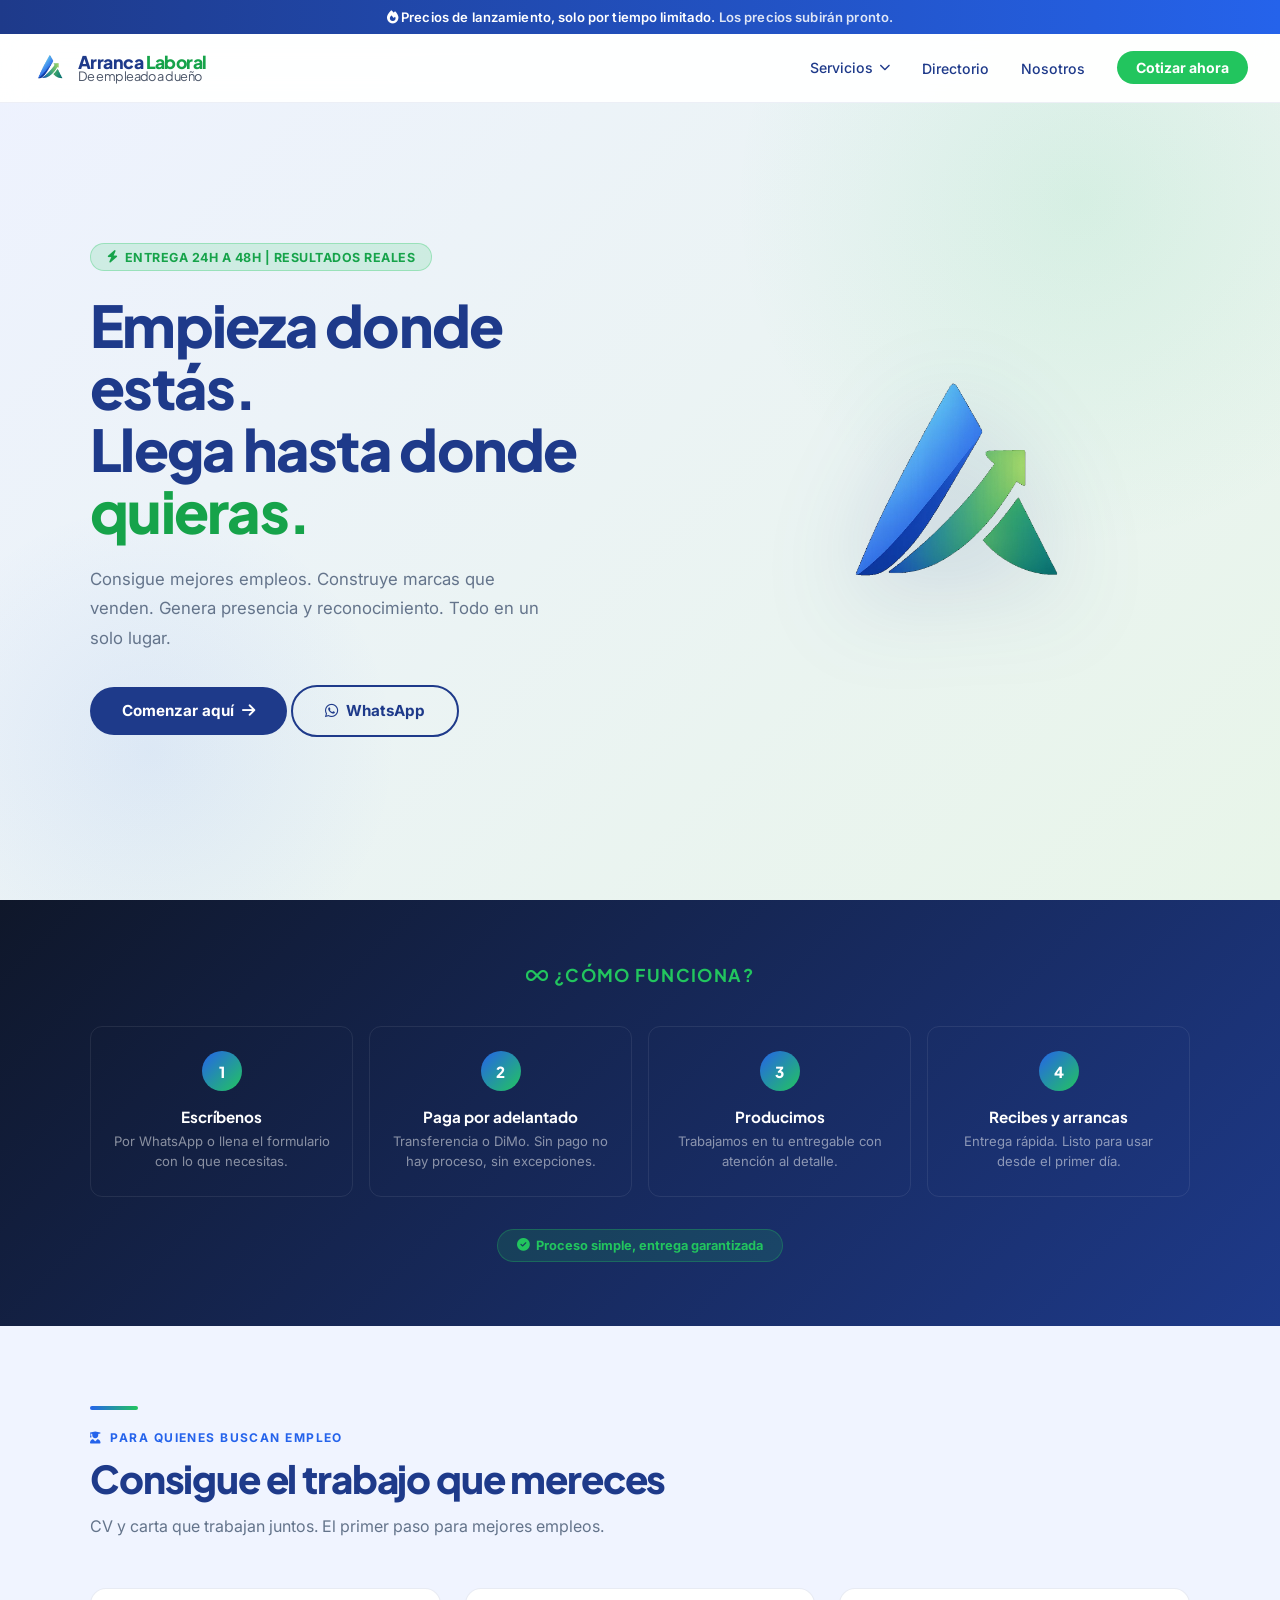
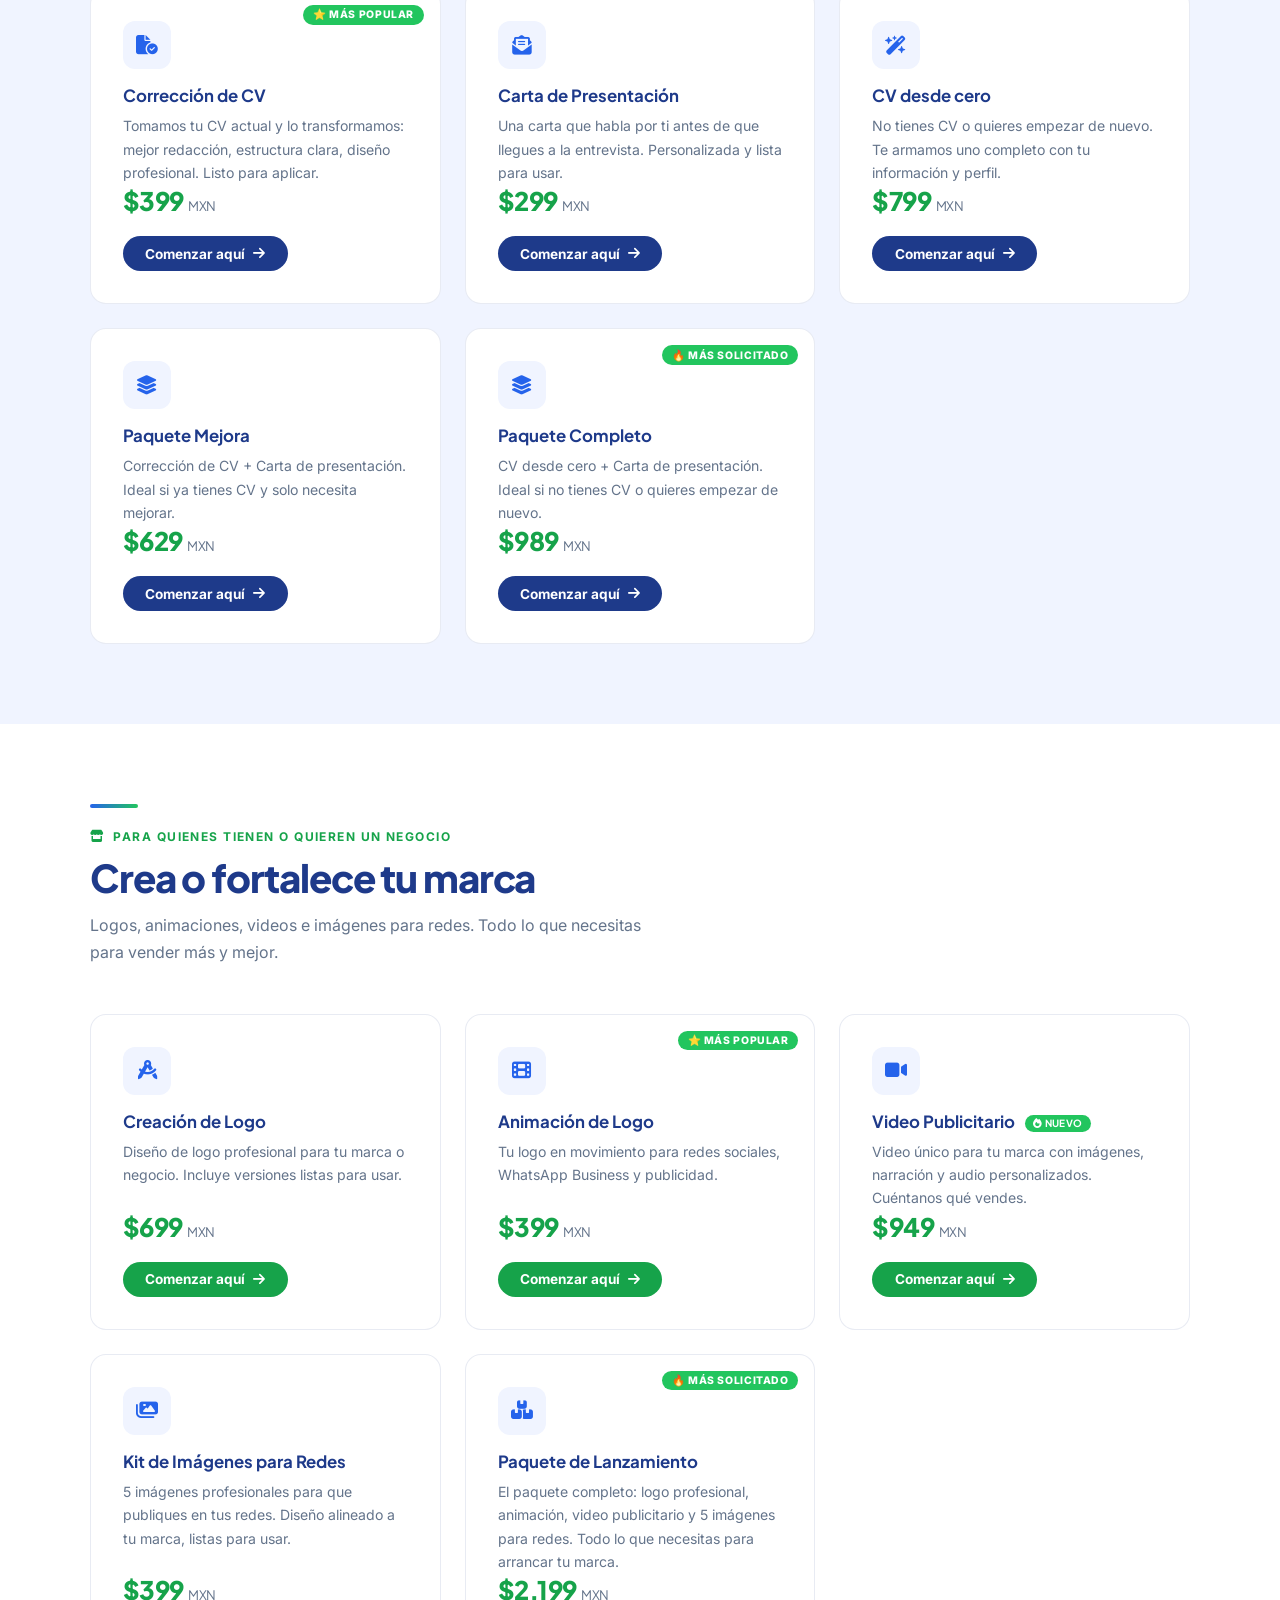
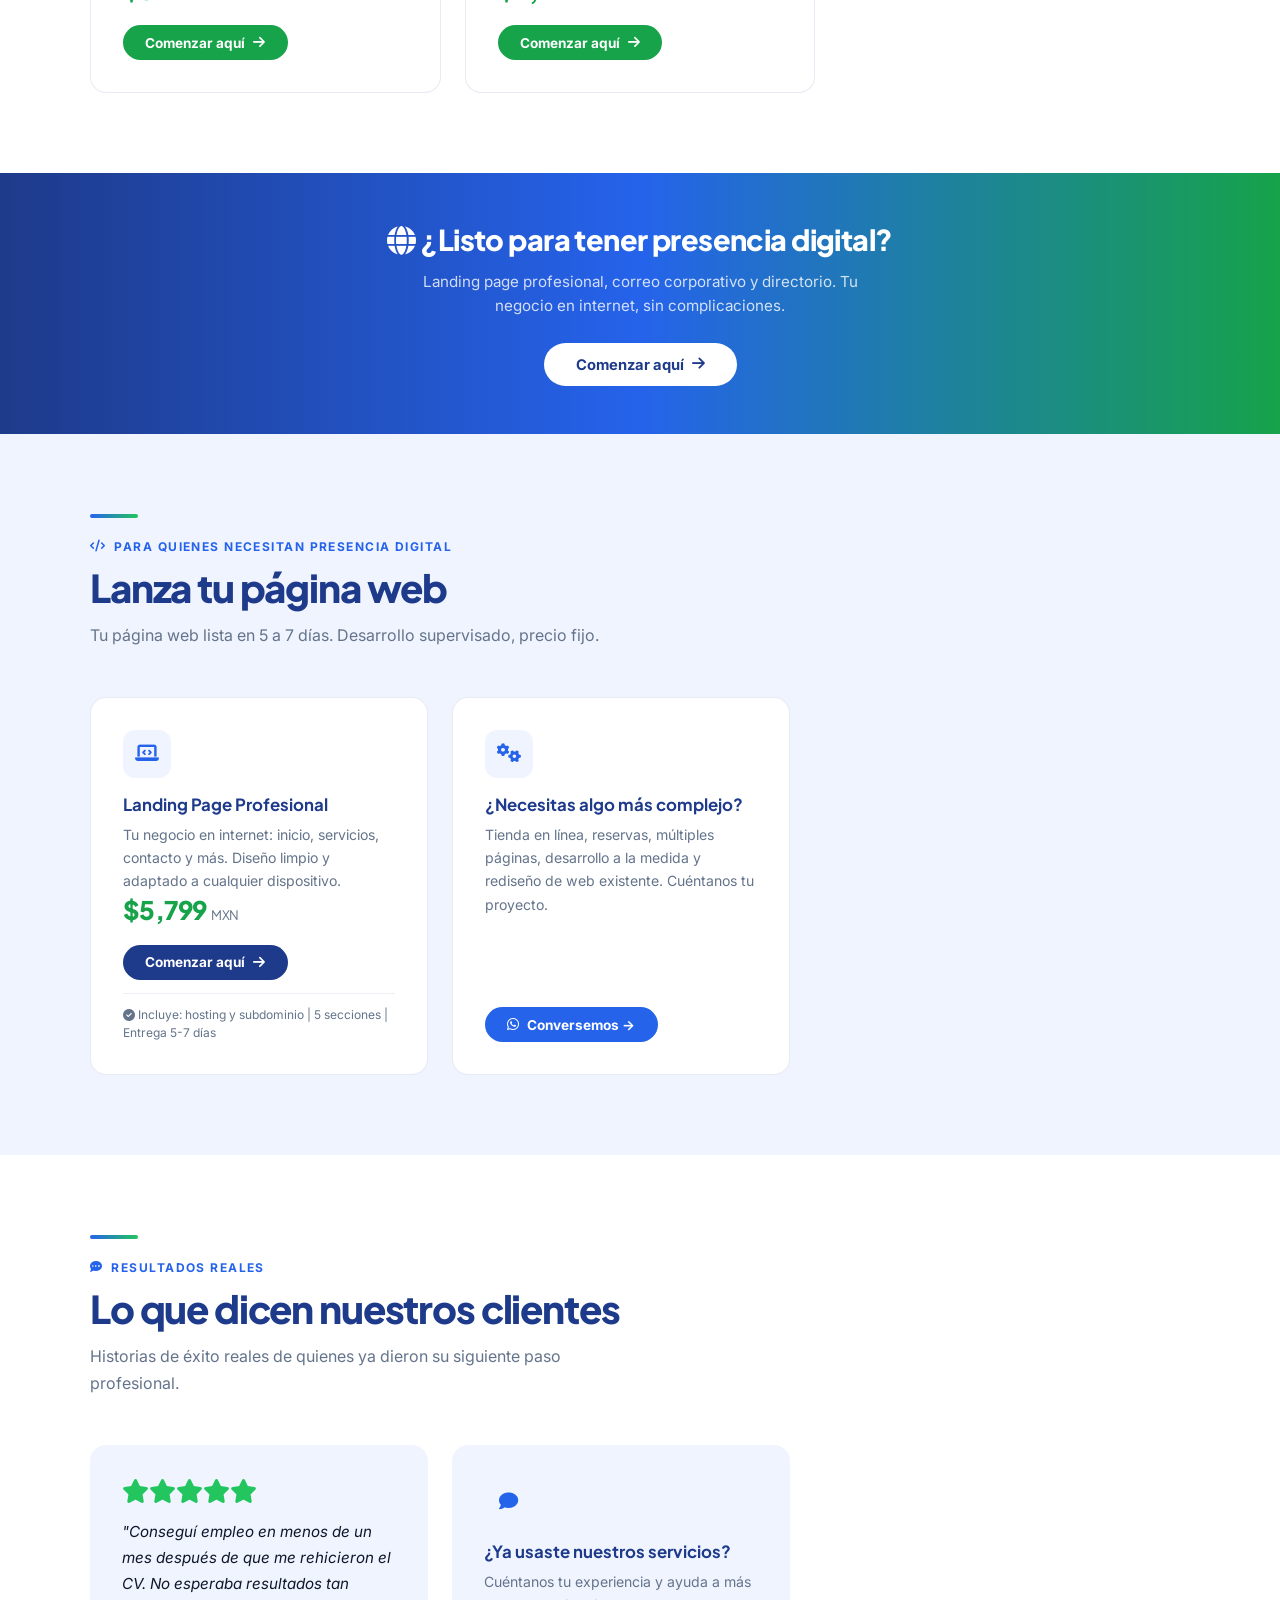
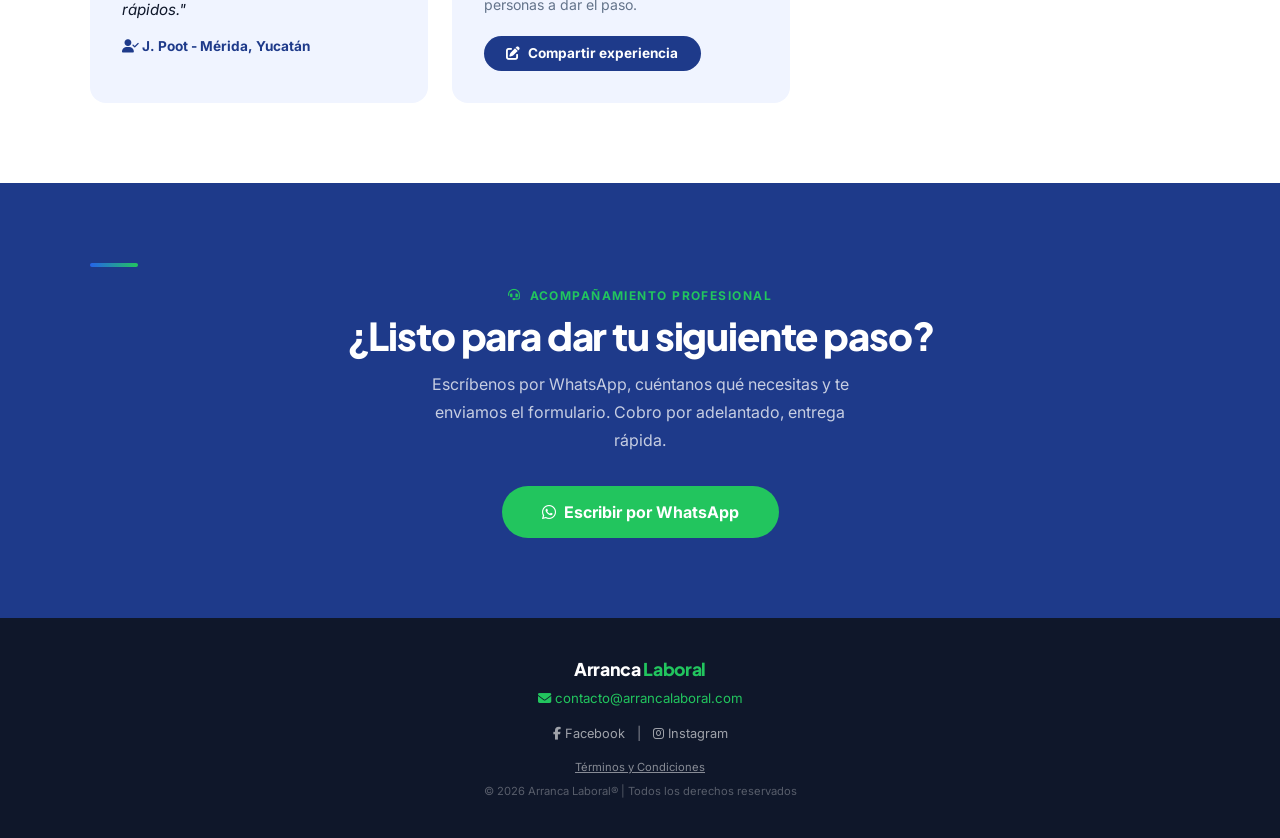
==== index.html @ ee96f48a "fix: actualiza URLs de formularios" ====
<!DOCTYPE html>
<html lang="es">

<head>
  <meta charset="UTF-8" />
  <meta name="viewport" content="width=device-width, initial-scale=1.0" />
  <title>Arranca Laboral - De empleado a dueño</title>
  <meta name="description"
    content="De empleado a dueño. Te acompañamos desde donde estás hasta donde quieres llegar. Consigue mejores empleos, construye marcas que venden, genera presencia y reconocimiento.">
  <link rel="icon" type="image/png" href="img/favicon-64x64.png">
  <!-- FONTAWESOME -->
  <link rel="stylesheet" href="https://cdnjs.cloudflare.com/ajax/libs/font-awesome/6.4.0/css/all.min.css">
  <!-- GOOGLE FONTS -->
  <link
    href="https://fonts.googleapis.com/css2?family=Plus+Jakarta+Sans:wght@400;500;600;700;800&family=Inter:wght@300;400;500;600&display=swap"
    rel="stylesheet" />
  <!-- CSS GLOBAL -->
  <link rel="stylesheet" href="css/core/variables.css">
  <link rel="stylesheet" href="css/core/layout.css">
  <link rel="stylesheet" href="css/core/components.css">
  <link rel="stylesheet" href="css/pages/index.css">
  <link rel="stylesheet" href="css/responsive.css">
</head>

<body>

  <!-- BANNER GLOBAL -->
  <div id="banner-placeholder"></div>

  <!-- NAVBAR GLOBAL -->
  <div id="navbar-placeholder"></div>

  <!-- CONTENIDO ÚNICO DE INDEX -->

  <!-- HERO -->
  <section class="hero">
    <div class="hero-inner">
      <div>
        <div class="hero-badge"><i class="fas fa-bolt"></i> Entrega 24h a 48h | Resultados reales</div>
        <h1>Empieza donde estás.<br>Llega hasta donde <span>quieras.</span></h1>
        <p class="hero-sub">Consigue mejores empleos. Construye marcas que venden. Genera presencia y reconocimiento.
          Todo en un solo lugar.</p>
        <div class="hero-btns">
          <a href="#b2c" class="btn-primary">Comenzar aquí <i class="fas fa-arrow-right"></i></a>
          <a href="https://wa.me/529992223432" target="_blank" class="btn-secondary"><i class="fab fa-whatsapp"></i>
            WhatsApp</a>
        </div>
      </div>
      <div class="hero-visual">
        <img src="img/logo-arranca.png" alt="Arranca Laboral">
      </div>
    </div>
  </section>

  <!-- CÓMO FUNCIONA -->
  <div class="como-funciona">
    <div class="como-inner">
      <h2><i class="fas fa-infinity"></i> ¿Cómo funciona?</h2>
      <div class="pasos">
        <div class="paso">
          <div class="paso-num">1</div>
          <h3>Escríbenos</h3>
          <p>Por WhatsApp o llena el formulario con lo que necesitas.</p>
        </div>
        <div class="paso">
          <div class="paso-num">2</div>
          <h3>Paga por adelantado</h3>
          <p>Transferencia o DiMo. Sin pago no hay proceso, sin excepciones.</p>
        </div>
        <div class="paso">
          <div class="paso-num">3</div>
          <h3>Producimos</h3>
          <p>Trabajamos en tu entregable con atención al detalle.</p>
        </div>
        <div class="paso">
          <div class="paso-num">4</div>
          <h3>Recibes y arrancas</h3>
          <p>Entrega rápida. Listo para usar desde el primer día.</p>
        </div>
      </div>
      <div class="adelanto-tag"><i class="fas fa-check-circle"></i> Proceso simple, entrega garantizada</div>
    </div>
  </div>

  <!-- B2C - EMPLEO -->
  <section id="b2c" style="background:var(--gris-claro);">
    <div class="section-inner">
      <span class="section-tag azul"><i class="fas fa-user-graduate"></i> Para quienes buscan empleo</span>
      <h2 class="section-title">Consigue el trabajo que mereces</h2>
      <p class="section-desc">CV y carta que trabajan juntos. El primer paso para mejores empleos.</p>
      <div class="cards-grid">
        <!-- Card 1 -->
        <div class="card">
          <span class="popular-badge">⭐ Más popular</span>
          <div class="card-icon"><i class="fas fa-file-circle-check"></i></div>
          <div class="card-title">Corrección de CV</div>
          <div class="card-desc">Tomamos tu CV actual y lo transformamos: mejor redacción, estructura clara, diseño
            profesional. Listo para aplicar.</div>
          <div class="card-price">$399 <span>MXN</span></div>
          <a href="https://docs.google.com/forms/d/e/1FAIpQLScqy_-7txO278thO1rgDuMpmiOuJnyUR1Md4kkzuKA3o6E8lg/viewform?usp=pp_url&entry.353712109=Correcci%C3%B3n+de+CV+$399+MXN"
            target="_blank" class="card-btn">Comenzar aquí <i class="fas fa-arrow-right"></i></a>
        </div>
        <!-- Card 2 -->
        <div class="card">
          <div class="card-icon"><i class="fas fa-envelope-open-text"></i></div>
          <div class="card-title">Carta de Presentación</div>
          <div class="card-desc">Una carta que habla por ti antes de que llegues a la entrevista. Personalizada y lista
            para usar.</div>
          <div class="card-price">$299 <span>MXN</span></div>
          <a href="https://docs.google.com/forms/d/e/1FAIpQLScqy_-7txO278thO1rgDuMpmiOuJnyUR1Md4kkzuKA3o6E8lg/viewform?usp=pp_url&entry.353712109=Carta+de+Presentaci%C3%B3n+$299+MXN"
            target="_blank" class="card-btn">Comenzar aquí <i class="fas fa-arrow-right"></i></a>
        </div>
        <!-- Card 3 -->
        <div class="card">
          <div class="card-icon"><i class="fas fa-wand-magic-sparkles"></i></div>
          <div class="card-title">CV desde cero</div>
          <div class="card-desc">No tienes CV o quieres empezar de nuevo. Te armamos uno completo con tu información y
            perfil.</div>
          <div class="card-price">$799 <span>MXN</span></div>
          <a href="https://docs.google.com/forms/d/e/1FAIpQLScqy_-7txO278thO1rgDuMpmiOuJnyUR1Md4kkzuKA3o6E8lg/viewform?usp=pp_url&entry.353712109=CV+desde+cero+$799+MXN"
            target="_blank" class="card-btn">Comenzar aquí <i class="fas fa-arrow-right"></i></a>
        </div>
        <!-- Card 4 - Paquete Express -->
        <div class="card">
          <div class="card-icon"><i class="fas fa-layer-group"></i></div>
          <div class="card-title">Paquete Mejora</div>
          <div class="card-desc">Corrección de CV + Carta de presentación. Ideal si ya tienes CV y solo necesita
            mejorar.</div>
          <div class="card-price">$629 <span>MXN</span></div>
          <a href="https://docs.google.com/forms/d/e/1FAIpQLScqy_-7txO278thO1rgDuMpmiOuJnyUR1Md4kkzuKA3o6E8lg/viewform?usp=pp_url&entry.353712109=Paquete+Mejora+$629+MXN" class="card-btn">Comenzar aquí <i class="fas fa-arrow-right"></i></a>
        </div>
        <!-- Card 5 - Paquete Completo -->
        <div class="card">
          <span class="popular-badge">🔥 Más solicitado</span>
          <div class="card-icon"><i class="fas fa-layer-group"></i></div>
          <div class="card-title">Paquete Completo</div>
          <div class="card-desc">CV desde cero + Carta de presentación. Ideal si no tienes CV o quieres empezar de
            nuevo.</div>
          <div class="card-price">$989 <span>MXN</span></div>
          <a href="https://docs.google.com/forms/d/e/1FAIpQLScqy_-7txO278thO1rgDuMpmiOuJnyUR1Md4kkzuKA3o6E8lg/viewform?usp=pp_url&entry.353712109=Paquete+Completo+$989+MXN" class="card-btn">Comenzar aquí <i class="fas fa-arrow-right"></i></a>
        </div>
      </div>
    </div>
  </section>

  <!-- B2B - NEGOCIOS -->
  <section id="b2b">
    <div class="section-inner">
      <span class="section-tag verde"><i class="fas fa-store"></i> Para quienes tienen o quieren un negocio</span>
      <h2 class="section-title">Crea o fortalece tu marca</h2>
      <p class="section-desc">Logos, animaciones, videos e imágenes para redes. Todo lo que necesitas para vender más y
        mejor.</p>
      <div class="cards-grid">
        <div class="card">
          <div class="card-icon"><i class="fas fa-drafting-compass"></i></div>
          <div class="card-title">Creación de Logo</div>
          <div class="card-desc">Diseño de logo profesional para tu marca o negocio. Incluye versiones listas para usar.
          </div>
          <div class="card-price">$699 <span>MXN</span></div>
          <a href="https://docs.google.com/forms/d/e/1FAIpQLScWWjEuGQWxird23jo4RIaEuBFD_E7UcgT2BbSgU0uqc7XLtA/viewform?usp=pp_url&entry.1539753167=Creaci%C3%B3n+de+Logo+($500,+valor+$800)"
            target="_blank" class="card-btn verde-btn">Comenzar aquí <i class="fas fa-arrow-right"></i></a>
        </div>
        <div class="card">
          <span class="popular-badge">⭐ Más popular</span>
          <div class="card-icon"><i class="fas fa-film"></i></div>
          <div class="card-title">Animación de Logo</div>
          <div class="card-desc">Tu logo en movimiento para redes sociales, WhatsApp Business y publicidad.</div>
          <div class="card-price">$399 <span>MXN</span></div>
          <a href="https://docs.google.com/forms/d/e/1FAIpQLScWWjEuGQWxird23jo4RIaEuBFD_E7UcgT2BbSgU0uqc7XLtA/viewform?usp=pp_url&entry.1539753167=Animaci%C3%B3n+de+Logo+2x1+($300,+valor+$600)"
            target="_blank" class="card-btn verde-btn">Comenzar aquí <i class="fas fa-arrow-right"></i></a>
        </div>
        <div class="card">
          <div class="card-icon"><i class="fas fa-video"></i></div>
          <div class="card-title">Video Publicitario <span class="badge-nuevo"><i class="fas fa-fire"></i> Nuevo</span>
          </div>
          <div class="card-desc">Video único para tu marca con imágenes, narración y audio personalizados. Cuéntanos qué
            vendes.</div>
          <div class="card-price">$949 <span>MXN</span></div>
          <a href="https://docs.google.com/forms/d/e/1FAIpQLScWWjEuGQWxird23jo4RIaEuBFD_E7UcgT2BbSgU0uqc7XLtA/viewform?usp=pp_url&entry.1539753167=Video+Publicitario+($600,+valor+$900)"
            target="_blank" class="card-btn verde-btn">Comenzar aquí <i class="fas fa-arrow-right"></i></a>
        </div>
        <div class="card">
          <div class="card-icon"><i class="fas fa-images"></i></div>
          <div class="card-title">Kit de Imágenes para Redes</div>
          <div class="card-desc">5 imágenes profesionales para que publiques en tus redes. Diseño alineado a tu marca,
            listas para usar.</div>
          <div class="card-price">$399 <span>MXN</span></div>
          <a href="#" class="card-btn verde-btn">Comenzar aquí <i class="fas fa-arrow-right"></i></a>
        </div>
        <div class="card">
          <span class="popular-badge">🔥 Más solicitado</span>
          <div class="card-icon"><i class="fas fa-boxes"></i></div>
          <div class="card-title">Paquete de Lanzamiento</div>
          <div class="card-desc">El paquete completo: logo profesional, animación, video publicitario y 5 imágenes para
            redes. Todo lo que necesitas para arrancar tu marca.</div>
          <div class="card-price">$2,199 <span>MXN</span></div>
          <a href="#" class="card-btn verde-btn">Comenzar aquí <i class="fas fa-arrow-right"></i></a>
        </div>
      </div>
    </div>
  </section>

  <!-- DIVIDER -->
  <div class="divider">
    <h2><i class="fas fa-globe"></i> ¿Listo para tener presencia digital?</h2>
    <p>Landing page profesional, correo corporativo y directorio. Tu negocio en internet, sin complicaciones.</p>
    <a href="#web" class="btn-white">Comenzar aquí <i class="fas fa-arrow-right"></i></a>
  </div>

  <!-- WEB -->
  <section id="web" style="background:var(--gris-claro);">
    <div class="section-inner">
      <span class="section-tag azul"><i class="fas fa-code"></i> Para quienes necesitan presencia digital</span>
      <h2 class="section-title">Lanza tu página web</h2>
      <p class="section-desc">Tu página web lista en 5 a 7 días. Desarrollo supervisado, precio fijo.</p>
      <div class="cards-grid" style="max-width:700px;">
        <div class="card">
          <div class="card-icon"><i class="fas fa-laptop-code"></i></div>
          <div class="card-title">Landing Page Profesional</div>
          <div class="card-desc">Tu negocio en internet: inicio, servicios, contacto y más. Diseño limpio y adaptado a
            cualquier dispositivo.</div>
          <div class="card-price">$5,799 <span>MXN</span></div>
          <a href="https://docs.google.com/forms/d/e/1FAIpQLSdB310qL2nNBHg_MzxsWNM5OCA0gtNXXWSe-gAd0qvFJY3dGQ/viewform?usp=header"
            target="_blank" class="card-btn">Comenzar aquí <i class="fas fa-arrow-right"></i></a>
          <div class="card-limite"><i class="fas fa-check-circle"></i> Incluye: hosting y subdominio | 5 secciones |
            Entrega 5-7 días</div>
        </div>
        <div class="card">
          <div class="card-icon"><i class="fas fa-cogs"></i></div>
          <div class="card-title">¿Necesitas algo más complejo?</div>
          <div class="card-desc">Tienda en línea, reservas, múltiples páginas, desarrollo a la medida y rediseño de web existente. Cuéntanos tu proyecto.</div>
          <a href="https://wa.me/529992223432" target="_blank" class="card-btn"
            style="background:var(--azul-medio);margin-top:1.2rem;"><i class="fab fa-whatsapp"></i> Conversemos →</a>
        </div>
      </div>
    </div>
  </section>

  <!-- TESTIMONIOS -->
  <section id="testimonios" style="background:var(--blanco);">
    <div class="section-inner">
      <span class="section-tag azul"><i class="fas fa-comment-dots"></i> Resultados reales</span>
      <h2 class="section-title">Lo que dicen nuestros clientes</h2>
      <p class="section-desc">Historias de éxito reales de quienes ya dieron su siguiente paso profesional.</p>
      <div class="cards-grid" style="max-width:700px;">
        <div class="card" style="background:var(--gris-claro);border:none;">
          <div style="font-size:1.5rem;margin-bottom:0.8rem;color:var(--verde);"><i class="fas fa-star"></i><i
              class="fas fa-star"></i><i class="fas fa-star"></i><i class="fas fa-star"></i><i class="fas fa-star"></i>
          </div>
          <p style="font-size:0.95rem;color:var(--negro);line-height:1.7;font-style:italic;margin-bottom:1rem;">
            "Conseguí empleo en menos de un mes después de que me rehicieron el CV. No esperaba resultados tan rápidos."
          </p>
          <p style="font-size:0.85rem;font-weight:700;color:var(--azul);"><i class="fas fa-user-check"></i> J. Poot -
            Mérida, Yucatán</p>
        </div>
        <div class="card" style="background:var(--gris-claro);border:none;">
          <div class="card-icon"><i class="fas fa-comment"></i></div>
          <div class="card-title">¿Ya usaste nuestros servicios?</div>
          <div class="card-desc">Cuéntanos tu experiencia y ayuda a más personas a dar el paso.</div>
          <a href="https://docs.google.com/forms/d/e/1FAIpQLSfMIS6MCdSuGMRQFNTJ1nfgLmaBw3YGnYC3L_Rms_YzgWn14w/viewform?usp=header" target="_blank" class="card-btn"><i class="fas fa-edit"></i> Compartir experiencia</a>
        </div>
      </div>
    </div>
  </section>

  <!-- CONTACTO -->
  <section id="contacto" style="background:var(--azul);color:var(--blanco);text-align:center;">
    <div class="section-inner">
      <span class="section-tag" style="color:var(--verde);"><i class="fas fa-headset"></i> Acompañamiento
        profesional</span>
      <h2 class="section-title" style="color:var(--blanco);text-align:center;">¿Listo para dar tu siguiente paso?</h2>
      <p style="color:rgba(255,255,255,0.75);max-width:460px;margin:0 auto 2rem;line-height:1.75;">Escríbenos por
        WhatsApp, cuéntanos qué necesitas y te enviamos el formulario. Cobro por adelantado, entrega rápida.</p>
      <a href="https://wa.me/529992223432" target="_blank" class="btn-primary"
        style="background:var(--verde);font-size:1rem;padding:1rem 2.5rem;"><i class="fab fa-whatsapp"></i> Escribir por
        WhatsApp</a>
    </div>
  </section>

  <!-- FOOTER GLOBAL -->
  <div id="footer-placeholder"></div>

  <!-- COMPONENTES GLOBALES JS -->
  <script src="js/components.js"></script>
</body>

</html>
---- css/core/variables.css ----
/* ============================================
   VARIABLES Y RESET - Arranca Laboral
   ============================================ */

:root {
  --azul: #1e3a8a;
  --azul-medio: #2563eb;
  --verde: #22c55e;
  --verde-oscuro: #16a34a;
  --blanco: #ffffff;
  --gris-claro: #f0f4ff;
  --gris-texto: #64748b;
  --negro: #0f172a;
}

* {
  margin: 0;
  padding: 0;
  box-sizing: border-box;
}

html {
  scroll-behavior: smooth;
}

body {
  font-family: 'Inter', sans-serif;
  background: var(--blanco);
  color: var(--negro);
  overflow-x: hidden;
}
---- css/core/layout.css ----
/* ============================================
   LAYOUT GLOBAL - Navbar, Banner, Footer
   ============================================ */

/* BANNER FIJO */
.banner-lanzamiento {
  position: fixed;
  top: 0;
  left: 0;
  right: 0;
  z-index: 102;
  background: linear-gradient(90deg, #1e3a8a, #2563eb);
  color: #fff;
  text-align: center;
  padding: 0.55rem 1rem;
  font-size: 0.82rem;
  font-weight: 600;
  letter-spacing: 0.01em;
}

/* NAVBAR */
nav {
  position: fixed;
  top: 2.1rem;
  left: 0;
  right: 0;
  z-index: 100;
  display: flex;
  align-items: center;
  justify-content: space-between;
  padding: 1rem 2rem;
  background: rgba(255, 255, 255, 0.95);
  backdrop-filter: blur(12px);
  border-bottom: 1px solid rgba(30, 58, 138, 0.08);
}

.nav-logo {
  display: flex;
  align-items: center;
  gap: 0.6rem;
  text-decoration: none;
}

.nav-logo img {
  height: 36px;
  width: auto;
}

.nav-logo-text {
  font-family: 'Plus Jakarta Sans', sans-serif;
  font-weight: 800;
  font-size: 1.1rem;
  letter-spacing: -0.03em;
  color: var(--azul);
}

.nav-logo-text span {
  color: var(--verde-oscuro);
}

.nav-links {
  display: flex;
  gap: 2rem;
  list-style: none;
  align-items: center;
}

/* Dropdown */
.dropdown {
  position: relative;
}

.dropdown-toggle {
  background: none;
  border: none;
  font-family: 'Inter', sans-serif;
  font-weight: 500;
  font-size: 0.88rem;
  color: var(--azul);
  cursor: pointer;
  padding: 0.5rem 0;
  display: flex;
  align-items: center;
  gap: 0.35rem;
  transition: color 0.2s;
}

.dropdown-toggle i {
  font-size: 0.7rem;
  transition: transform 0.2s;
}

.dropdown:hover .dropdown-toggle i {
  transform: rotate(180deg);
}

.dropdown-toggle:hover,
.dropdown:hover .dropdown-toggle {
  color: var(--verde-oscuro);
}

.dropdown-menu {
  position: absolute;
  top: calc(100% + 0.65rem);
  left: -0.5rem;
  background: var(--blanco);
  backdrop-filter: blur(4px);
  background: rgba(255, 255, 255, 0.98);
  border-radius: 1rem;
  box-shadow: 0 12px 28px rgba(0, 0, 0, 0.08), 0 0 0 1px rgba(0, 0, 0, 0.02);
  min-width: 200px;
  padding: 0.5rem 0;
  opacity: 0;
  visibility: hidden;
  transition: opacity 0.2s, visibility 0.2s, transform 0.2s;
  transform: translateY(-6px);
  z-index: 105;
  list-style: none;
}

.dropdown:hover .dropdown-menu {
  opacity: 1;
  visibility: visible;
  transform: translateY(0);
}

.dropdown-menu li {
  width: 100%;
}

.dropdown-menu a {
  display: block;
  padding: 0.6rem 1.2rem;
  font-size: 0.85rem;
  font-weight: 500;
  color: var(--azul);
  text-decoration: none;
  transition: all 0.2s;
}

.dropdown-menu a:hover {
  background: var(--gris-claro);
  color: var(--verde-oscuro);
  padding-left: 1.5rem;
}

.nav-links>li>a {
  text-decoration: none;
  color: var(--azul);
  font-weight: 500;
  font-size: 0.88rem;
  transition: color 0.2s;
}

.nav-links>li>a:hover {
  color: var(--verde-oscuro);
}

.nav-links a.active {
  color: var(--verde-oscuro);
  font-weight: 700;
}

.nav-cta {
  background: var(--verde) !important;
  color: var(--blanco) !important;
  padding: 0.5rem 1.2rem;
  border-radius: 100px;
  font-weight: 700 !important;
  white-space: nowrap;
  display: inline-block;
}

.nav-cta:hover {
  background: var(--verde-oscuro) !important;
  color: white !important;
}

/* FOOTER */
footer {
  background: var(--negro);
  color: rgba(255, 255, 255, 0.5);
  padding: 2.5rem 2rem;
  text-align: center;
}

.footer-inner {
  max-width: 1100px;
  margin: 0 auto;
  display: flex;
  flex-direction: column;
  align-items: center;
  gap: 0.6rem;
}

.footer-marca {
  font-family: 'Plus Jakarta Sans', sans-serif;
  font-size: 1.1rem;
  font-weight: 800;
  color: var(--blanco);
  letter-spacing: -0.02em;
}

.footer-marca span {
  color: var(--verde);
}

footer a {
  color: var(--verde);
  text-decoration: none;
  transition: opacity 0.2s;
}

footer a:hover {
  opacity: 0.8;
}
---- css/core/components.css ----
/* ============================================
   COMPONENTES REUTILIZABLES
   ============================================ */

/* SECCIONES BASE */
section {
  padding: 5rem 2rem;
}

.section-inner {
  max-width: 1100px;
  margin: 0 auto;
}

.section-inner::before {
  content: '';
  display: block;
  width: 48px;
  height: 4px;
  background: linear-gradient(90deg, var(--azul-medio), var(--verde));
  border-radius: 2px;
  margin-bottom: 1rem;
}

.section-tag {
  display: inline-flex;
  align-items: center;
  gap: 0.5rem;
  font-size: 0.75rem;
  font-weight: 700;
  letter-spacing: 0.12em;
  text-transform: uppercase;
  margin-bottom: 0.8rem;
}

.section-tag.azul {
  color: var(--azul-medio);
}

.section-tag.verde {
  color: var(--verde-oscuro);
}

.section-title {
  font-family: 'Plus Jakarta Sans', sans-serif;
  font-size: clamp(1.9rem, 3vw, 2.8rem);
  font-weight: 800;
  color: var(--azul);
  margin-bottom: 0.8rem;
  line-height: 1.1;
  letter-spacing: -0.03em;
}

.section-desc {
  font-size: 1rem;
  color: var(--gris-texto);
  max-width: 560px;
  line-height: 1.7;
  margin-bottom: 3rem;
}

/* CARDS GRID */
.cards-grid {
  display: grid;
  grid-template-columns: repeat(auto-fit, minmax(260px, 1fr));
  gap: 1.5rem;
}

.card {
  background: var(--blanco);
  border-radius: 16px;
  padding: 2rem;
  border: 1px solid rgba(30, 58, 138, 0.1);
  transition: all 0.25s;
  position: relative;
  overflow: hidden;
  display: flex;
  flex-direction: column;
  align-items: flex-start;
}

.card .card-desc {
  flex: 1;
}

.card::before {
  content: '';
  position: absolute;
  top: 0;
  left: 0;
  right: 0;
  height: 3px;
  background: linear-gradient(90deg, var(--azul-medio), var(--verde));
  opacity: 0;
  transition: opacity 0.25s;
}

.card:hover {
  transform: translateY(-4px);
  box-shadow: 0 16px 40px rgba(30, 58, 138, 0.12);
}

.card:hover::before {
  opacity: 1;
}

.card-icon {
  width: 48px;
  height: 48px;
  background: var(--gris-claro);
  border-radius: 12px;
  display: flex;
  align-items: center;
  justify-content: center;
  margin-bottom: 1rem;
  color: var(--azul-medio);
  font-size: 1.2rem;
  transition: all 0.25s;
}

.card:hover .card-icon {
  background: var(--azul);
  color: var(--blanco);
}

.card-title {
  font-family: 'Plus Jakarta Sans', sans-serif;
  font-size: 1.05rem;
  font-weight: 700;
  color: var(--azul);
  margin-bottom: 0.5rem;
}

.card-desc {
  font-size: 0.88rem;
  color: var(--gris-texto);
  line-height: 1.65;
}

.card-price {
  font-family: 'Plus Jakarta Sans', sans-serif;
  font-size: 1.6rem;
  font-weight: 800;
  color: var(--verde-oscuro);
  letter-spacing: -0.02em;
}

.card-price span {
  font-size: 0.82rem;
  font-weight: 400;
  color: var(--gris-texto);
}

.discount-badge {
  font-size: 0.8rem;
  color: #27ae60;
  font-weight: 600;
  margin-top: 0.25rem;
}

.card-btn {
  display: inline-flex;
  align-items: center;
  gap: 0.5rem;
  align-self: flex-start;
  margin-top: 1.2rem;
  background: var(--azul);
  color: var(--blanco);
  padding: 0.6rem 1.4rem;
  border-radius: 100px;
  text-decoration: none;
  font-size: 0.85rem;
  font-weight: 700;
  transition: background 0.2s;
}

.card-btn:hover {
  background: var(--azul-medio);
}

.card-btn.verde-btn {
  background: var(--verde-oscuro);
}

.card-btn.verde-btn:hover {
  background: var(--verde);
}

.card-limite {
  font-size: 0.75rem;
  color: var(--gris-texto);
  margin-top: 0.8rem;
  padding-top: 0.8rem;
  border-top: 1px solid rgba(30, 58, 138, 0.08);
  line-height: 1.5;
}

.popular-badge {
  position: absolute;
  top: 1rem;
  right: 1rem;
  background: var(--verde);
  color: var(--blanco);
  font-size: 0.65rem;
  font-weight: 800;
  padding: 0.2rem 0.6rem;
  border-radius: 100px;
  text-transform: uppercase;
  letter-spacing: 0.06em;
}

.badge-nuevo {
  background: var(--verde);
  color: var(--blanco);
  font-size: 0.62rem;
  font-weight: 700;
  padding: 0.15rem 0.5rem;
  border-radius: 100px;
  text-transform: uppercase;
  vertical-align: middle;
  margin-left: 0.4rem;
  letter-spacing: 0.04em;
}

/* BOTONES */
.btn-primary {
  background: var(--azul);
  color: var(--blanco);
  padding: 0.9rem 2rem;
  border-radius: 100px;
  text-decoration: none;
  font-weight: 700;
  font-size: 0.95rem;
  transition: all 0.2s;
  display: inline-flex;
  align-items: center;
  gap: 0.5rem;
}

.btn-primary:hover {
  background: var(--azul-medio);
  transform: translateY(-2px);
  box-shadow: 0 8px 25px rgba(30, 58, 138, 0.25);
}

.btn-secondary {
  background: transparent;
  color: var(--azul);
  padding: 0.9rem 2rem;
  border-radius: 100px;
  text-decoration: none;
  font-weight: 700;
  font-size: 0.95rem;
  border: 2px solid var(--azul);
  transition: all 0.2s;
  display: inline-flex;
  align-items: center;
  gap: 0.5rem;
}

.btn-secondary:hover {
  background: var(--azul);
  color: var(--blanco);
}

.btn-white {
  background: var(--blanco);
  color: var(--azul);
  padding: 0.8rem 2rem;
  border-radius: 100px;
  text-decoration: none;
  font-weight: 700;
  font-size: 0.92rem;
  display: inline-flex;
  align-items: center;
  gap: 0.5rem;
  transition: all 0.2s;
}

.btn-white:hover {
  transform: translateY(-2px);
  box-shadow: 0 8px 20px rgba(0, 0, 0, 0.15);
}

/* METODOLOGÍA (fondo oscuro) */
.metodologia-bg {
  background: linear-gradient(135deg, #0f172a 0%, #1e3a8a 100%);
}

.metodologia-bg .section-inner::before {
  background: linear-gradient(90deg, var(--verde), rgba(34, 197, 94, 0.4));
}

.metodologia-bg .section-tag {
  color: var(--verde);
}

.metodologia-bg .section-title {
  color: var(--blanco);
}

.metodologia-bg .section-desc {
  color: rgba(255, 255, 255, 0.65);
}

.metodo-grid {
  display: grid;
  grid-template-columns: repeat(auto-fit, minmax(240px, 1fr));
  gap: 1.5rem;
}

.metodo-card {
  padding: 1.8rem;
  border: 1px solid rgba(255, 255, 255, 0.08);
  border-radius: 16px;
  background: rgba(255, 255, 255, 0.03);
  transition: all 0.25s;
}

.metodo-card:hover {
  background: rgba(34, 197, 94, 0.06);
  border-color: rgba(34, 197, 94, 0.2);
  transform: translateY(-4px);
}

.metodo-icon {
  width: 44px;
  height: 44px;
  background: rgba(34, 197, 94, 0.12);
  border-radius: 10px;
  display: flex;
  align-items: center;
  justify-content: center;
  color: var(--verde);
  font-size: 1rem;
  margin-bottom: 1rem;
}

.metodo-num {
  font-family: 'Plus Jakarta Sans', sans-serif;
  font-size: 2.2rem;
  font-weight: 800;
  color: rgba(34, 197, 94, 0.2);
  line-height: 1;
  margin-bottom: 0.6rem;
  letter-spacing: -0.04em;
}

.metodo-card h3 {
  font-family: 'Plus Jakarta Sans', sans-serif;
  font-size: 1rem;
  font-weight: 700;
  color: var(--blanco);
  margin-bottom: 0.5rem;
}

.metodo-card p {
  font-size: 0.85rem;
  color: rgba(255, 255, 255, 0.55);
  line-height: 1.6;
}

/* EQUIPO STATS */
.equipo-stats {
  display: grid;
  grid-template-columns: repeat(3, 1fr);
  gap: 1rem;
  margin-bottom: 3rem;
}

.equipo-stat {
  text-align: center;
  padding: 2rem;
  background: var(--gris-claro);
  border-radius: 16px;
}

.equipo-stat-num {
  font-family: 'Plus Jakarta Sans', sans-serif;
  font-size: 3rem;
  font-weight: 800;
  color: var(--azul);
  line-height: 1;
  margin-bottom: 0.4rem;
  letter-spacing: -0.04em;
}

.equipo-stat-num span {
  color: var(--verde-oscuro);
}

.equipo-stat-label {
  font-size: 0.85rem;
  color: var(--gris-texto);
  font-weight: 500;
}

/* VALORES GRID */
.valores-grid {
  display: grid;
  grid-template-columns: repeat(auto-fit, minmax(220px, 1fr));
  gap: 1.5rem;
}

.valor-card {
  padding: 1.8rem;
  border-radius: 16px;
  border: 1px solid rgba(30, 58, 138, 0.1);
  transition: all 0.25s;
}

.valor-card:hover {
  transform: translateY(-4px);
  box-shadow: 0 12px 30px rgba(30, 58, 138, 0.1);
  border-color: rgba(34, 197, 94, 0.3);
}

.valor-icon {
  width: 48px;
  height: 48px;
  background: var(--gris-claro);
  border-radius: 12px;
  display: flex;
  align-items: center;
  justify-content: center;
  color: var(--azul-medio);
  font-size: 1.1rem;
  margin-bottom: 1rem;
  transition: all 0.25s;
}

.valor-card:hover .valor-icon {
  background: var(--azul);
  color: var(--blanco);
}

.valor-title {
  font-family: 'Plus Jakarta Sans', sans-serif;
  font-size: 1rem;
  font-weight: 700;
  color: var(--azul);
  margin-bottom: 0.5rem;
}

.valor-desc {
  font-size: 0.85rem;
  color: var(--gris-texto);
  line-height: 1.6;
}

/* DIVIDER */
.divider {
  background: linear-gradient(90deg, var(--azul) 0%, var(--azul-medio) 50%, var(--verde-oscuro) 100%);
  padding: 3rem 2rem;
  text-align: center;
}

.divider h2 {
  font-family: 'Plus Jakarta Sans', sans-serif;
  font-size: clamp(1.3rem, 2.5vw, 1.8rem);
  font-weight: 800;
  color: var(--blanco);
  margin-bottom: 0.8rem;
  letter-spacing: -0.02em;
}

.divider p {
  color: rgba(255, 255, 255, 0.8);
  font-size: 0.95rem;
  max-width: 480px;
  margin: 0 auto 1.5rem;
  line-height: 1.6;
}

/* CTA FINAL */
.cta-final {
  background: var(--azul);
  text-align: center;
  padding: 5rem 2rem;
}

.cta-final .section-inner::before {
  background: linear-gradient(90deg, var(--verde), rgba(34, 197, 94, 0.3));
  margin: 0 auto 1rem;
}

.cta-final h2 {
  font-family: 'Plus Jakarta Sans', sans-serif;
  font-size: clamp(1.8rem, 3vw, 2.6rem);
  font-weight: 800;
  color: var(--blanco);
  margin-bottom: 1rem;
  letter-spacing: -0.03em;
}

.cta-final p {
  color: rgba(255, 255, 255, 0.72);
  max-width: 460px;
  margin: 0 auto 2rem;
  line-height: 1.75;
  font-size: 1rem;
}

.cta-btns {
  display: flex;
  gap: 1rem;
  justify-content: center;
  flex-wrap: wrap;
}
---- css/pages/index.css ----
/* ============================================
   INDEX.CSS - Estilos exclusivos del home
   ============================================ */

/* HERO */
.hero {
  min-height: 100vh;
  display: flex;
  align-items: center;
  padding: 9rem 2rem 4rem;
  background: linear-gradient(135deg, #eef2ff 0%, #e8f5e9 100%);
  position: relative;
  overflow: hidden;
}

.hero::before {
  content: '';
  position: absolute;
  top: -150px;
  right: -150px;
  width: 700px;
  height: 700px;
  background: radial-gradient(circle, rgba(34, 197, 94, 0.1) 0%, transparent 70%);
  border-radius: 50%;
}

.hero::after {
  content: '';
  position: absolute;
  bottom: -100px;
  left: -100px;
  width: 500px;
  height: 500px;
  background: radial-gradient(circle, rgba(37, 99, 235, 0.08) 0%, transparent 70%);
  border-radius: 50%;
}

.hero-inner {
  max-width: 1100px;
  margin: 0 auto;
  display: grid;
  grid-template-columns: 1.2fr 1fr;
  gap: 4rem;
  align-items: center;
  position: relative;
  z-index: 1;
}

.hero-badge {
  display: inline-flex;
  align-items: center;
  gap: 0.4rem;
  background: rgba(34, 197, 94, 0.15);
  color: var(--verde-oscuro);
  padding: 0.35rem 1rem;
  border-radius: 100px;
  font-size: 0.78rem;
  font-weight: 700;
  margin-bottom: 1.4rem;
  border: 1px solid rgba(34, 197, 94, 0.3);
  letter-spacing: 0.04em;
  text-transform: uppercase;
}

.hero h1 {
  font-family: 'Plus Jakarta Sans', sans-serif;
  font-size: clamp(2.4rem, 4.5vw, 3.8rem);
  font-weight: 800;
  color: var(--azul);
  line-height: 1.08;
  letter-spacing: -0.03em;
  margin-bottom: 1.4rem;
}

.hero h1 span {
  color: var(--verde-oscuro);
}

.hero-sub {
  font-size: 1.05rem;
  color: var(--gris-texto);
  line-height: 1.75;
  margin-bottom: 2rem;
  max-width: 460px;
}

.hero-visual {
  display: flex;
  justify-content: center;
}

.hero-visual img {
  width: 300px;
  height: 300px;
  object-fit: contain;
  animation: float 4s ease-in-out infinite;
  filter: drop-shadow(0 20px 50px rgba(30, 58, 138, 0.2));
}

@keyframes float {
  0%, 100% { transform: translateY(0); }
  50% { transform: translateY(-18px); }
}

/* CÓMO FUNCIONA */
.como-funciona {
  padding: 4rem 2rem;
  background: linear-gradient(135deg, #0f172a 0%, #1e3a8a 100%);
}

.como-inner {
  max-width: 1100px;
  margin: 0 auto;
  text-align: center;
}

.como-inner h2 {
  font-family: 'Plus Jakarta Sans', sans-serif;
  font-size: 1.1rem;
  font-weight: 700;
  color: var(--verde);
  letter-spacing: 0.08em;
  text-transform: uppercase;
  margin-bottom: 2.5rem;
}

.pasos {
  display: grid;
  grid-template-columns: repeat(4, 1fr);
  gap: 1rem;
}

.paso {
  padding: 1.5rem 1rem;
  border: 1px solid rgba(255, 255, 255, 0.08);
  border-radius: 12px;
}

.paso-num {
  width: 40px;
  height: 40px;
  background: linear-gradient(135deg, var(--azul-medio), var(--verde));
  border-radius: 50%;
  display: flex;
  align-items: center;
  justify-content: center;
  font-family: 'Plus Jakarta Sans', sans-serif;
  font-weight: 800;
  color: var(--blanco);
  font-size: 0.95rem;
  margin: 0 auto 1rem;
}

.paso h3 {
  font-family: 'Plus Jakarta Sans', sans-serif;
  font-weight: 700;
  color: var(--blanco);
  margin-bottom: 0.4rem;
  font-size: 0.95rem;
}

.paso p {
  font-size: 0.82rem;
  color: rgba(255, 255, 255, 0.5);
  line-height: 1.5;
}

.adelanto-tag {
  display: inline-flex;
  align-items: center;
  gap: 0.4rem;
  background: rgba(34, 197, 94, 0.15);
  border: 1px solid rgba(34, 197, 94, 0.3);
  color: var(--verde);
  padding: 0.5rem 1.2rem;
  border-radius: 100px;
  font-size: 0.8rem;
  font-weight: 700;
  margin-top: 2rem;
}
---- css/responsive.css ----
/* ============================================
   RESPONSIVE.CSS - Media queries globales
   ============================================ */

@media (max-width: 768px) {
  /* Grids */
  .cards-grid {
    grid-template-columns: 1fr;
  }
  
  .equipo-stats {
    grid-template-columns: 1fr;
  }
  
  .pasos {
    grid-template-columns: repeat(2, 1fr);
  }
  
  /* Navegación */
  .nav-links {
    gap: 1rem;
  }
  
  .dropdown-menu {
    left: -1rem;
    min-width: 180px;
  }
  
  /* Hero index */
  .hero-inner {
    grid-template-columns: 1fr;
    text-align: center;
    gap: 2rem;
  }
  
  .hero-btns {
    justify-content: center;
  }
  
  .hero-sub {
    margin: 0 auto 2rem;
  }
  
  .hero-visual img {
    width: 200px;
    height: 200px;
  }
  
  /* Hero nosotros */
  .director-grid {
    grid-template-columns: 1fr;
    gap: 2rem;
  }
  
  /* Términos */
  .terminos-main {
    padding: 8rem 1.5rem 3rem;
  }
  
  .terminos-contenido {
    padding: 1.5rem;
  }
  
  /* Secciones generales */
  section {
    padding: 3rem 1.5rem;
  }
}
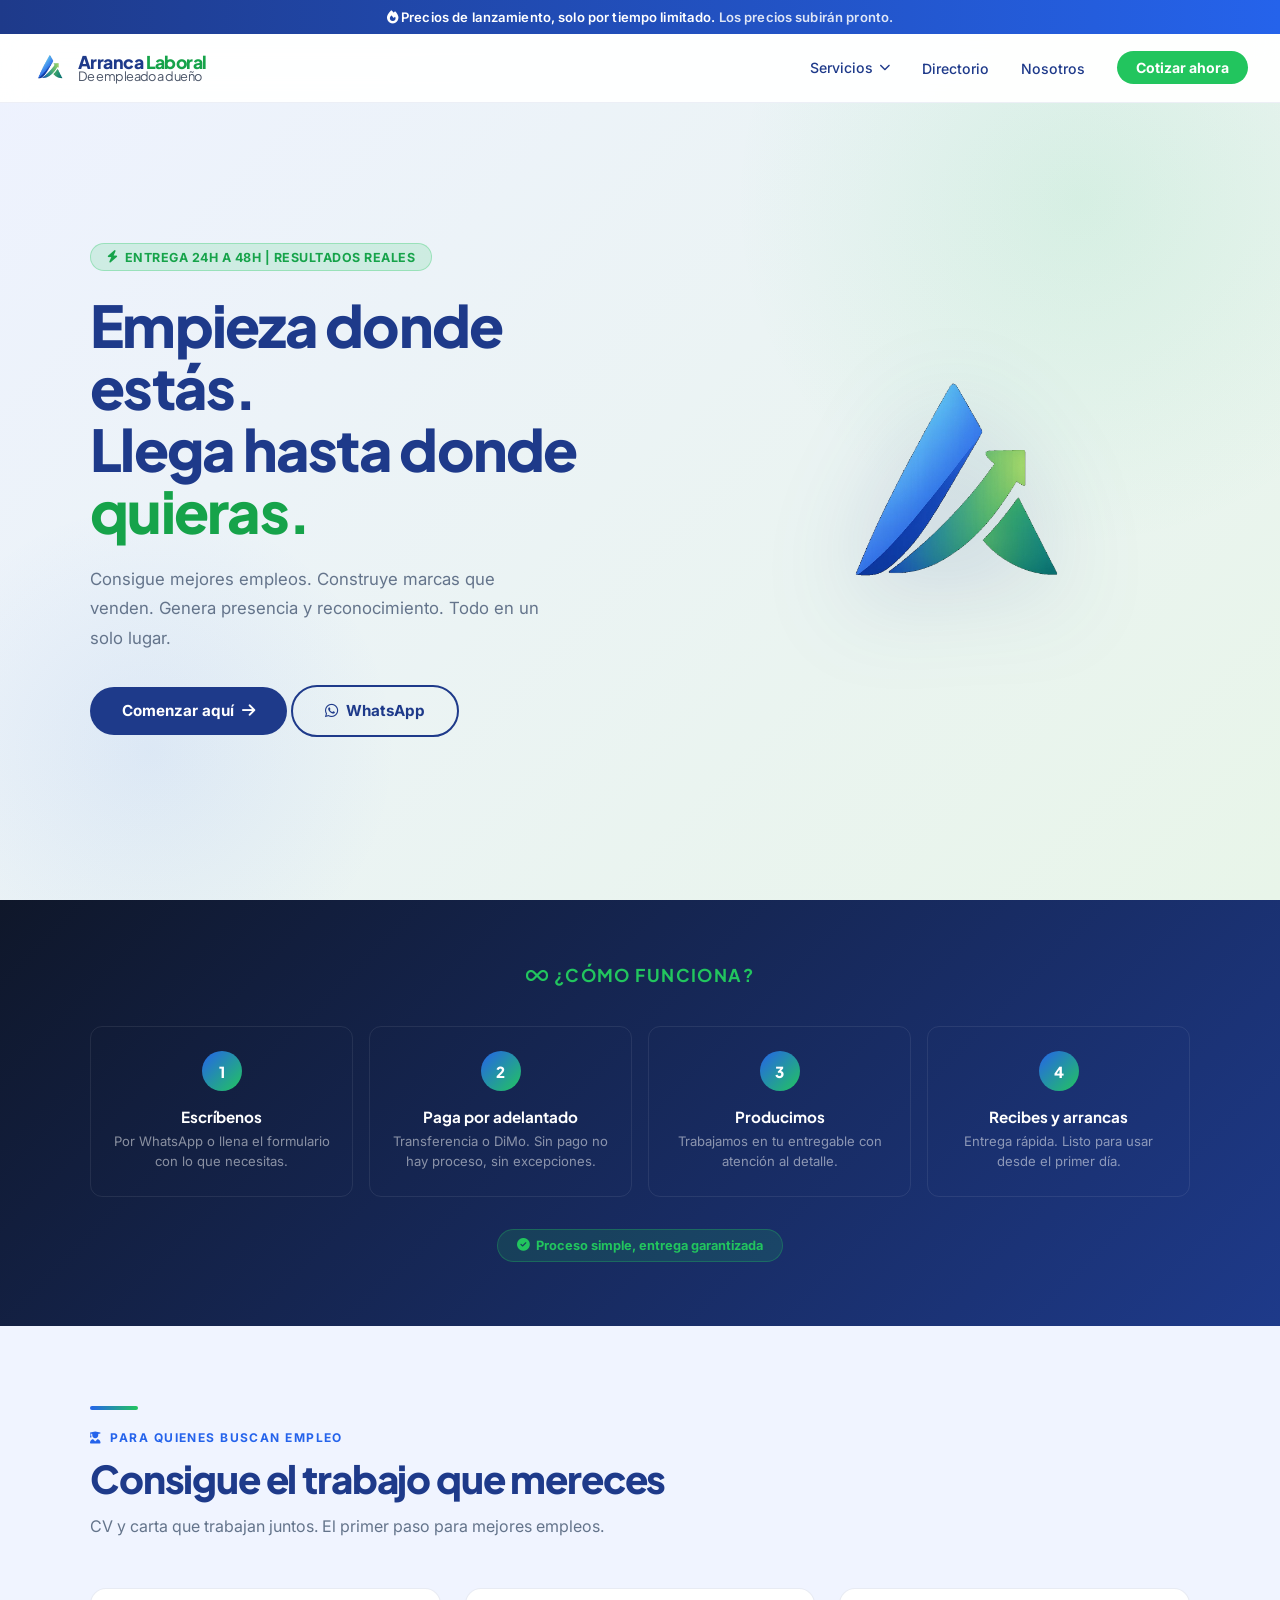
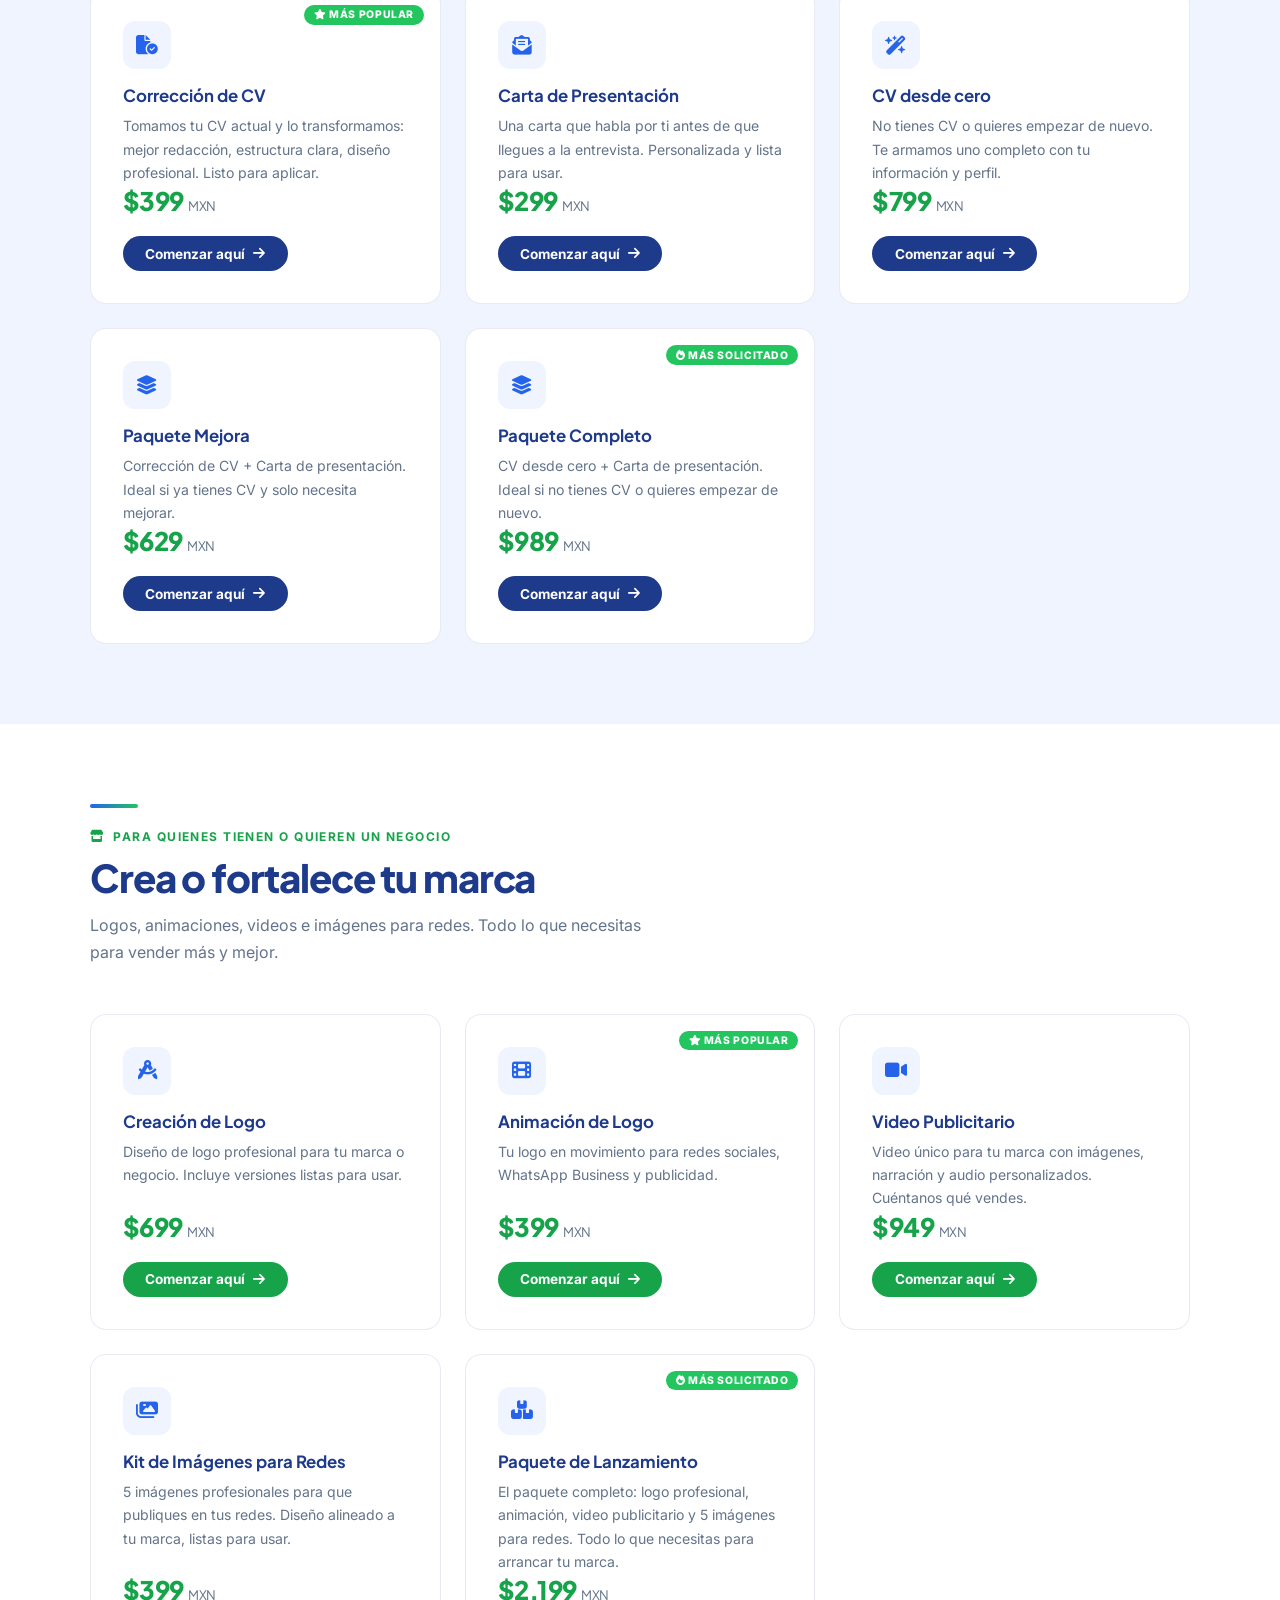
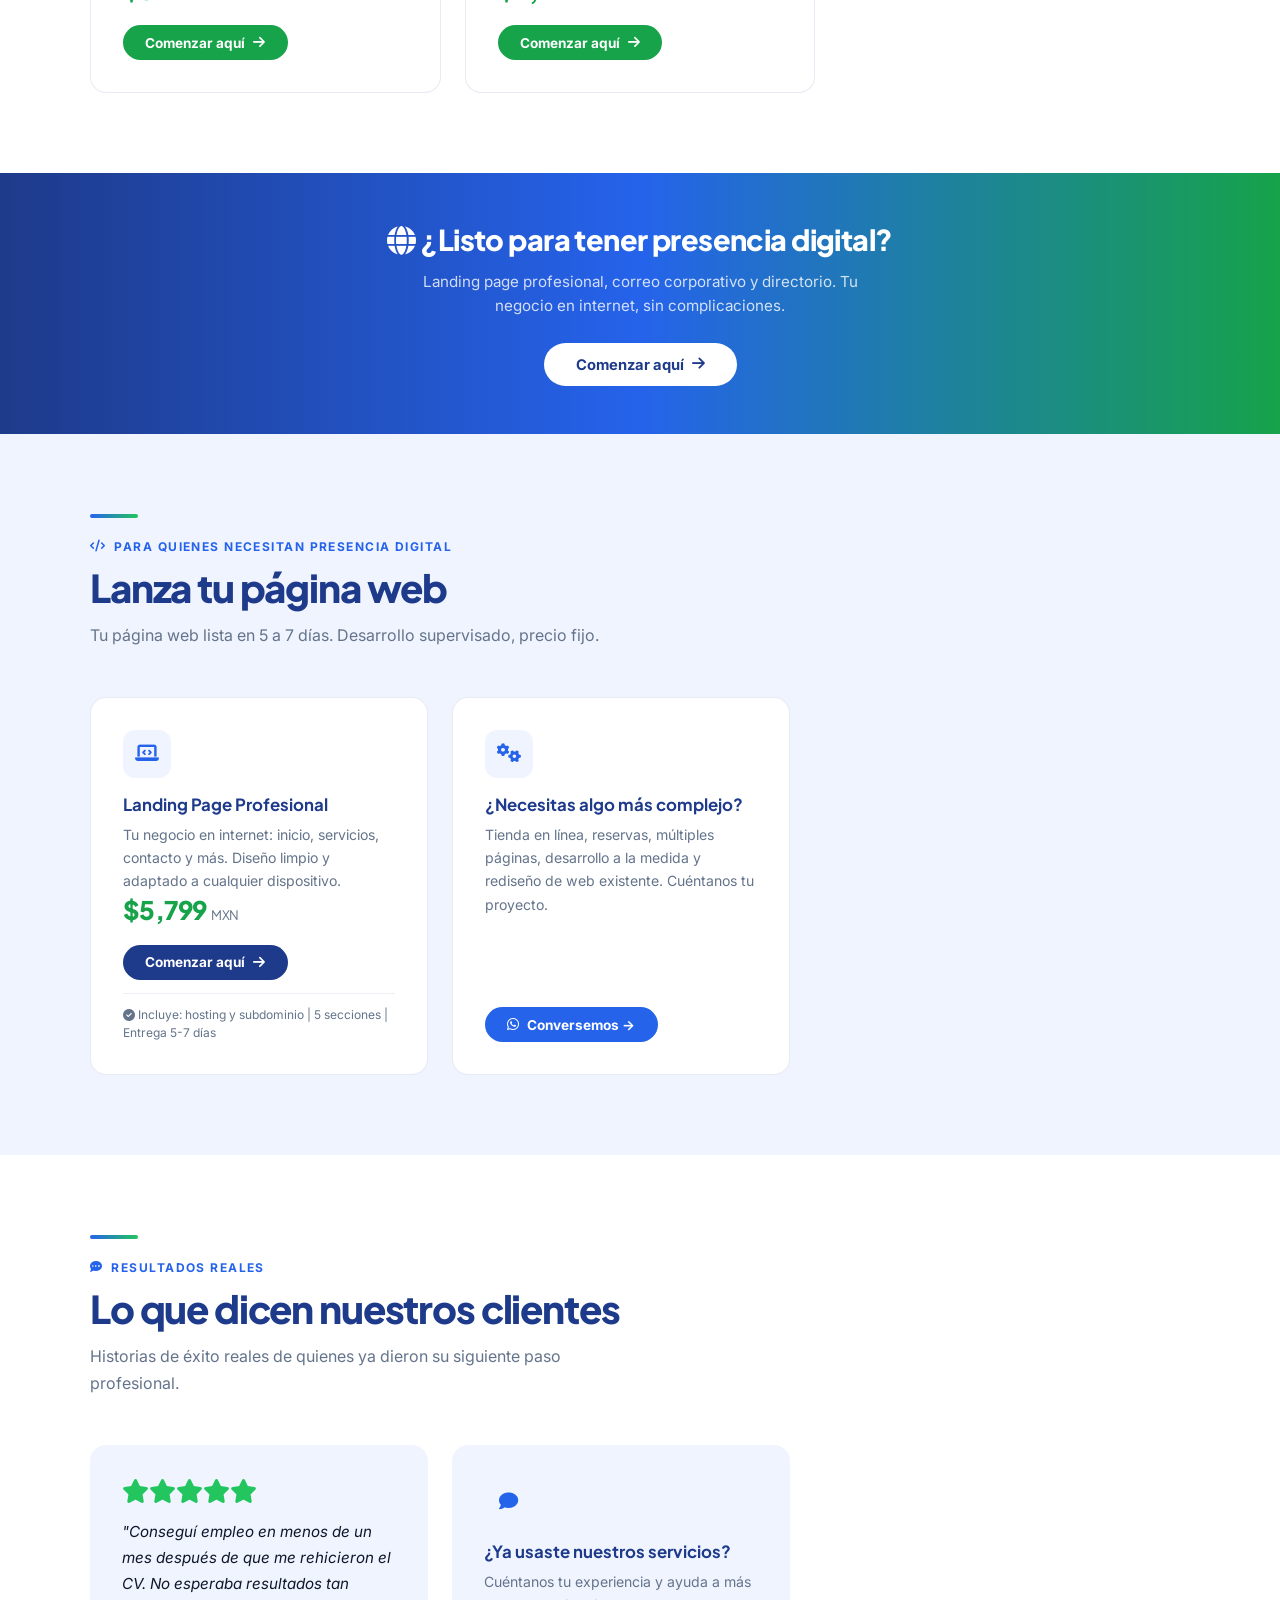
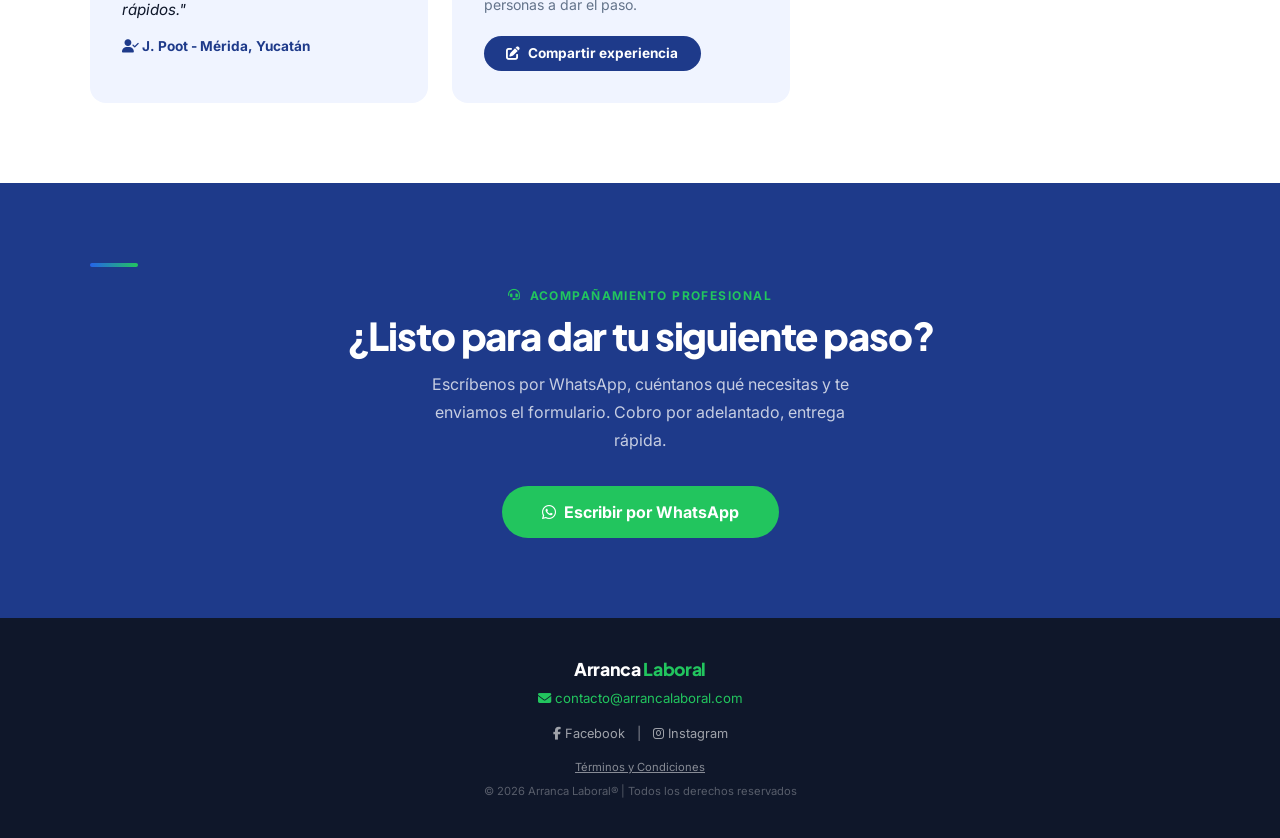
==== commit 3c3b67f2: "estilo: unifica badges de popularidad a iconos de Font Awesome" ====
--- a/index.html
+++ b/index.html
@@ -91,7 +91,7 @@
       <div class="cards-grid">
         <!-- Card 1 -->
         <div class="card">
-          <span class="popular-badge">⭐ Más popular</span>
+          <span class="popular-badge"><i class="fas fa-star"></i> Más popular</span>
           <div class="card-icon"><i class="fas fa-file-circle-check"></i></div>
           <div class="card-title">Corrección de CV</div>
           <div class="card-desc">Tomamos tu CV actual y lo transformamos: mejor redacción, estructura clara, diseño
@@ -127,17 +127,19 @@
           <div class="card-desc">Corrección de CV + Carta de presentación. Ideal si ya tienes CV y solo necesita
             mejorar.</div>
           <div class="card-price">$629 <span>MXN</span></div>
-          <a href="https://docs.google.com/forms/d/e/1FAIpQLScqy_-7txO278thO1rgDuMpmiOuJnyUR1Md4kkzuKA3o6E8lg/viewform?usp=pp_url&entry.353712109=Paquete+Mejora+$629+MXN" class="card-btn">Comenzar aquí <i class="fas fa-arrow-right"></i></a>
+          <a href="https://docs.google.com/forms/d/e/1FAIpQLScqy_-7txO278thO1rgDuMpmiOuJnyUR1Md4kkzuKA3o6E8lg/viewform?usp=pp_url&entry.353712109=Paquete+Mejora+$629+MXN"
+            class="card-btn">Comenzar aquí <i class="fas fa-arrow-right"></i></a>
         </div>
         <!-- Card 5 - Paquete Completo -->
         <div class="card">
-          <span class="popular-badge">🔥 Más solicitado</span>
+          <span class="popular-badge"><i class="fas fa-fire"></i> Más solicitado</span>
           <div class="card-icon"><i class="fas fa-layer-group"></i></div>
           <div class="card-title">Paquete Completo</div>
           <div class="card-desc">CV desde cero + Carta de presentación. Ideal si no tienes CV o quieres empezar de
             nuevo.</div>
           <div class="card-price">$989 <span>MXN</span></div>
-          <a href="https://docs.google.com/forms/d/e/1FAIpQLScqy_-7txO278thO1rgDuMpmiOuJnyUR1Md4kkzuKA3o6E8lg/viewform?usp=pp_url&entry.353712109=Paquete+Completo+$989+MXN" class="card-btn">Comenzar aquí <i class="fas fa-arrow-right"></i></a>
+          <a href="https://docs.google.com/forms/d/e/1FAIpQLScqy_-7txO278thO1rgDuMpmiOuJnyUR1Md4kkzuKA3o6E8lg/viewform?usp=pp_url&entry.353712109=Paquete+Completo+$989+MXN"
+            class="card-btn">Comenzar aquí <i class="fas fa-arrow-right"></i></a>
         </div>
       </div>
     </div>
@@ -157,26 +159,25 @@
           <div class="card-desc">Diseño de logo profesional para tu marca o negocio. Incluye versiones listas para usar.
           </div>
           <div class="card-price">$699 <span>MXN</span></div>
-          <a href="https://docs.google.com/forms/d/e/1FAIpQLScWWjEuGQWxird23jo4RIaEuBFD_E7UcgT2BbSgU0uqc7XLtA/viewform?usp=pp_url&entry.1539753167=Creaci%C3%B3n+de+Logo+($500,+valor+$800)"
+          <a href="https://docs.google.com/forms/d/e/1FAIpQLScWWjEuGQWxird23jo4RIaEuBFD_E7UcgT2BbSgU0uqc7XLtA/viewform?usp=pp_url&entry.1539753167=Creaci%C3%B3n+de+Logo+$699+MXN"
             target="_blank" class="card-btn verde-btn">Comenzar aquí <i class="fas fa-arrow-right"></i></a>
         </div>
         <div class="card">
-          <span class="popular-badge">⭐ Más popular</span>
+          <span class="popular-badge"><i class="fas fa-star"></i> Más popular</span>
           <div class="card-icon"><i class="fas fa-film"></i></div>
           <div class="card-title">Animación de Logo</div>
           <div class="card-desc">Tu logo en movimiento para redes sociales, WhatsApp Business y publicidad.</div>
           <div class="card-price">$399 <span>MXN</span></div>
-          <a href="https://docs.google.com/forms/d/e/1FAIpQLScWWjEuGQWxird23jo4RIaEuBFD_E7UcgT2BbSgU0uqc7XLtA/viewform?usp=pp_url&entry.1539753167=Animaci%C3%B3n+de+Logo+2x1+($300,+valor+$600)"
+          <a href="https://docs.google.com/forms/d/e/1FAIpQLScWWjEuGQWxird23jo4RIaEuBFD_E7UcgT2BbSgU0uqc7XLtA/viewform?usp=pp_url&entry.1539753167=Animaci%C3%B3n+de+Logo+$399+MXN"
             target="_blank" class="card-btn verde-btn">Comenzar aquí <i class="fas fa-arrow-right"></i></a>
         </div>
         <div class="card">
           <div class="card-icon"><i class="fas fa-video"></i></div>
-          <div class="card-title">Video Publicitario <span class="badge-nuevo"><i class="fas fa-fire"></i> Nuevo</span>
-          </div>
+          <div class="card-title">Video Publicitario</div>
           <div class="card-desc">Video único para tu marca con imágenes, narración y audio personalizados. Cuéntanos qué
             vendes.</div>
           <div class="card-price">$949 <span>MXN</span></div>
-          <a href="https://docs.google.com/forms/d/e/1FAIpQLScWWjEuGQWxird23jo4RIaEuBFD_E7UcgT2BbSgU0uqc7XLtA/viewform?usp=pp_url&entry.1539753167=Video+Publicitario+($600,+valor+$900)"
+          <a href="https://docs.google.com/forms/d/e/1FAIpQLScWWjEuGQWxird23jo4RIaEuBFD_E7UcgT2BbSgU0uqc7XLtA/viewform?usp=pp_url&entry.1539753167=Video+Publicitario+$949+MXN"
             target="_blank" class="card-btn verde-btn">Comenzar aquí <i class="fas fa-arrow-right"></i></a>
         </div>
         <div class="card">
@@ -185,16 +186,18 @@
           <div class="card-desc">5 imágenes profesionales para que publiques en tus redes. Diseño alineado a tu marca,
             listas para usar.</div>
           <div class="card-price">$399 <span>MXN</span></div>
-          <a href="#" class="card-btn verde-btn">Comenzar aquí <i class="fas fa-arrow-right"></i></a>
-        </div>
-        <div class="card">
-          <span class="popular-badge">🔥 Más solicitado</span>
+          <a href="https://docs.google.com/forms/d/e/1FAIpQLScWWjEuGQWxird23jo4RIaEuBFD_E7UcgT2BbSgU0uqc7XLtA/viewform?usp=pp_url&entry.1539753167=Kit+de+Im%C3%A1genes+para+Redes+$399+MXN"
+            class="card-btn verde-btn">Comenzar aquí <i class="fas fa-arrow-right"></i></a>
+        </div>
+        <div class="card">
+          <span class="popular-badge"><i class="fas fa-fire"></i> Más solicitado</span>
           <div class="card-icon"><i class="fas fa-boxes"></i></div>
           <div class="card-title">Paquete de Lanzamiento</div>
           <div class="card-desc">El paquete completo: logo profesional, animación, video publicitario y 5 imágenes para
             redes. Todo lo que necesitas para arrancar tu marca.</div>
           <div class="card-price">$2,199 <span>MXN</span></div>
-          <a href="#" class="card-btn verde-btn">Comenzar aquí <i class="fas fa-arrow-right"></i></a>
+          <a href="https://docs.google.com/forms/d/e/1FAIpQLScWWjEuGQWxird23jo4RIaEuBFD_E7UcgT2BbSgU0uqc7XLtA/viewform?usp=pp_url&entry.1539753167=Paquete+de+Lanzamiento+$2,199+MXN"
+            class="card-btn verde-btn">Comenzar aquí <i class="fas fa-arrow-right"></i></a>
         </div>
       </div>
     </div>
@@ -228,7 +231,8 @@
         <div class="card">
           <div class="card-icon"><i class="fas fa-cogs"></i></div>
           <div class="card-title">¿Necesitas algo más complejo?</div>
-          <div class="card-desc">Tienda en línea, reservas, múltiples páginas, desarrollo a la medida y rediseño de web existente. Cuéntanos tu proyecto.</div>
+          <div class="card-desc">Tienda en línea, reservas, múltiples páginas, desarrollo a la medida y rediseño de web
+            existente. Cuéntanos tu proyecto.</div>
           <a href="https://wa.me/529992223432" target="_blank" class="card-btn"
             style="background:var(--azul-medio);margin-top:1.2rem;"><i class="fab fa-whatsapp"></i> Conversemos →</a>
         </div>
@@ -257,7 +261,8 @@
           <div class="card-icon"><i class="fas fa-comment"></i></div>
           <div class="card-title">¿Ya usaste nuestros servicios?</div>
           <div class="card-desc">Cuéntanos tu experiencia y ayuda a más personas a dar el paso.</div>
-          <a href="https://docs.google.com/forms/d/e/1FAIpQLSfMIS6MCdSuGMRQFNTJ1nfgLmaBw3YGnYC3L_Rms_YzgWn14w/viewform?usp=header" target="_blank" class="card-btn"><i class="fas fa-edit"></i> Compartir experiencia</a>
+          <a href="https://docs.google.com/forms/d/e/1FAIpQLSfMIS6MCdSuGMRQFNTJ1nfgLmaBw3YGnYC3L_Rms_YzgWn14w/viewform?usp=header"
+            target="_blank" class="card-btn"><i class="fas fa-edit"></i> Compartir experiencia</a>
         </div>
       </div>
     </div>
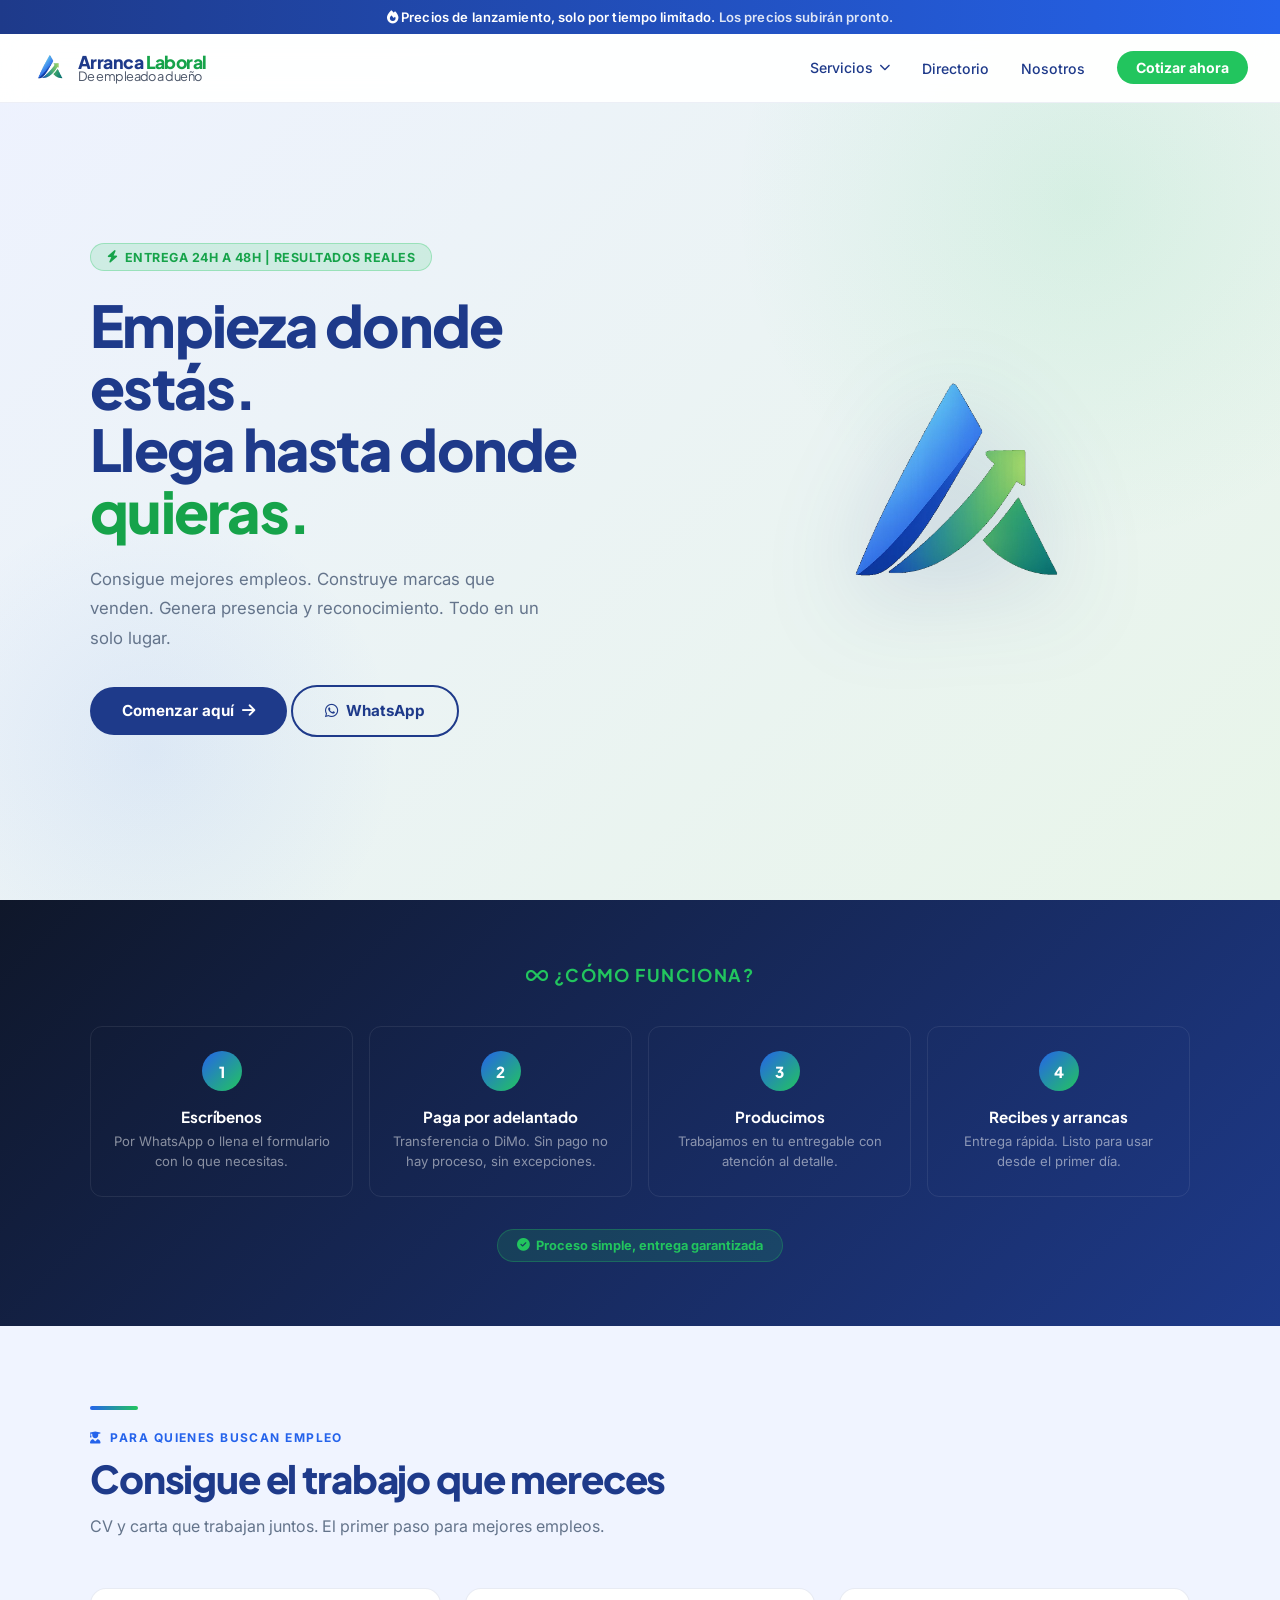
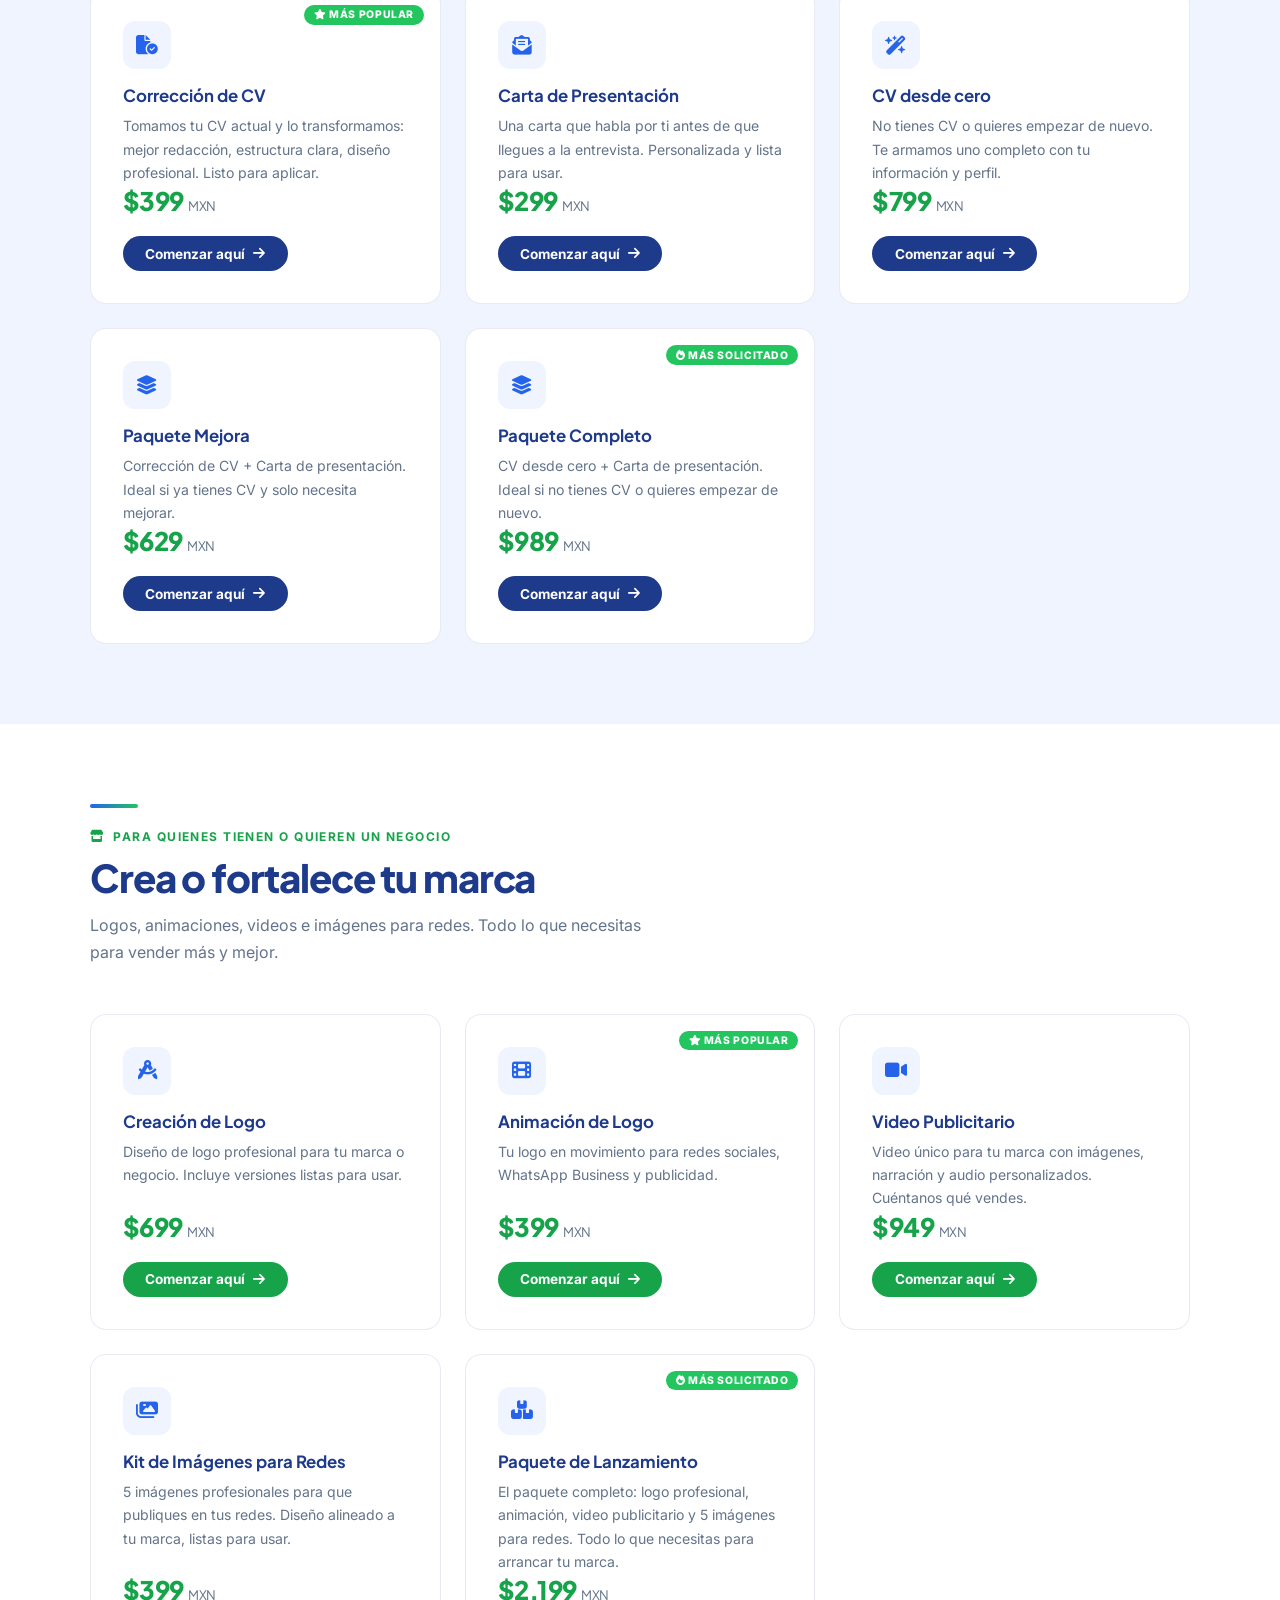
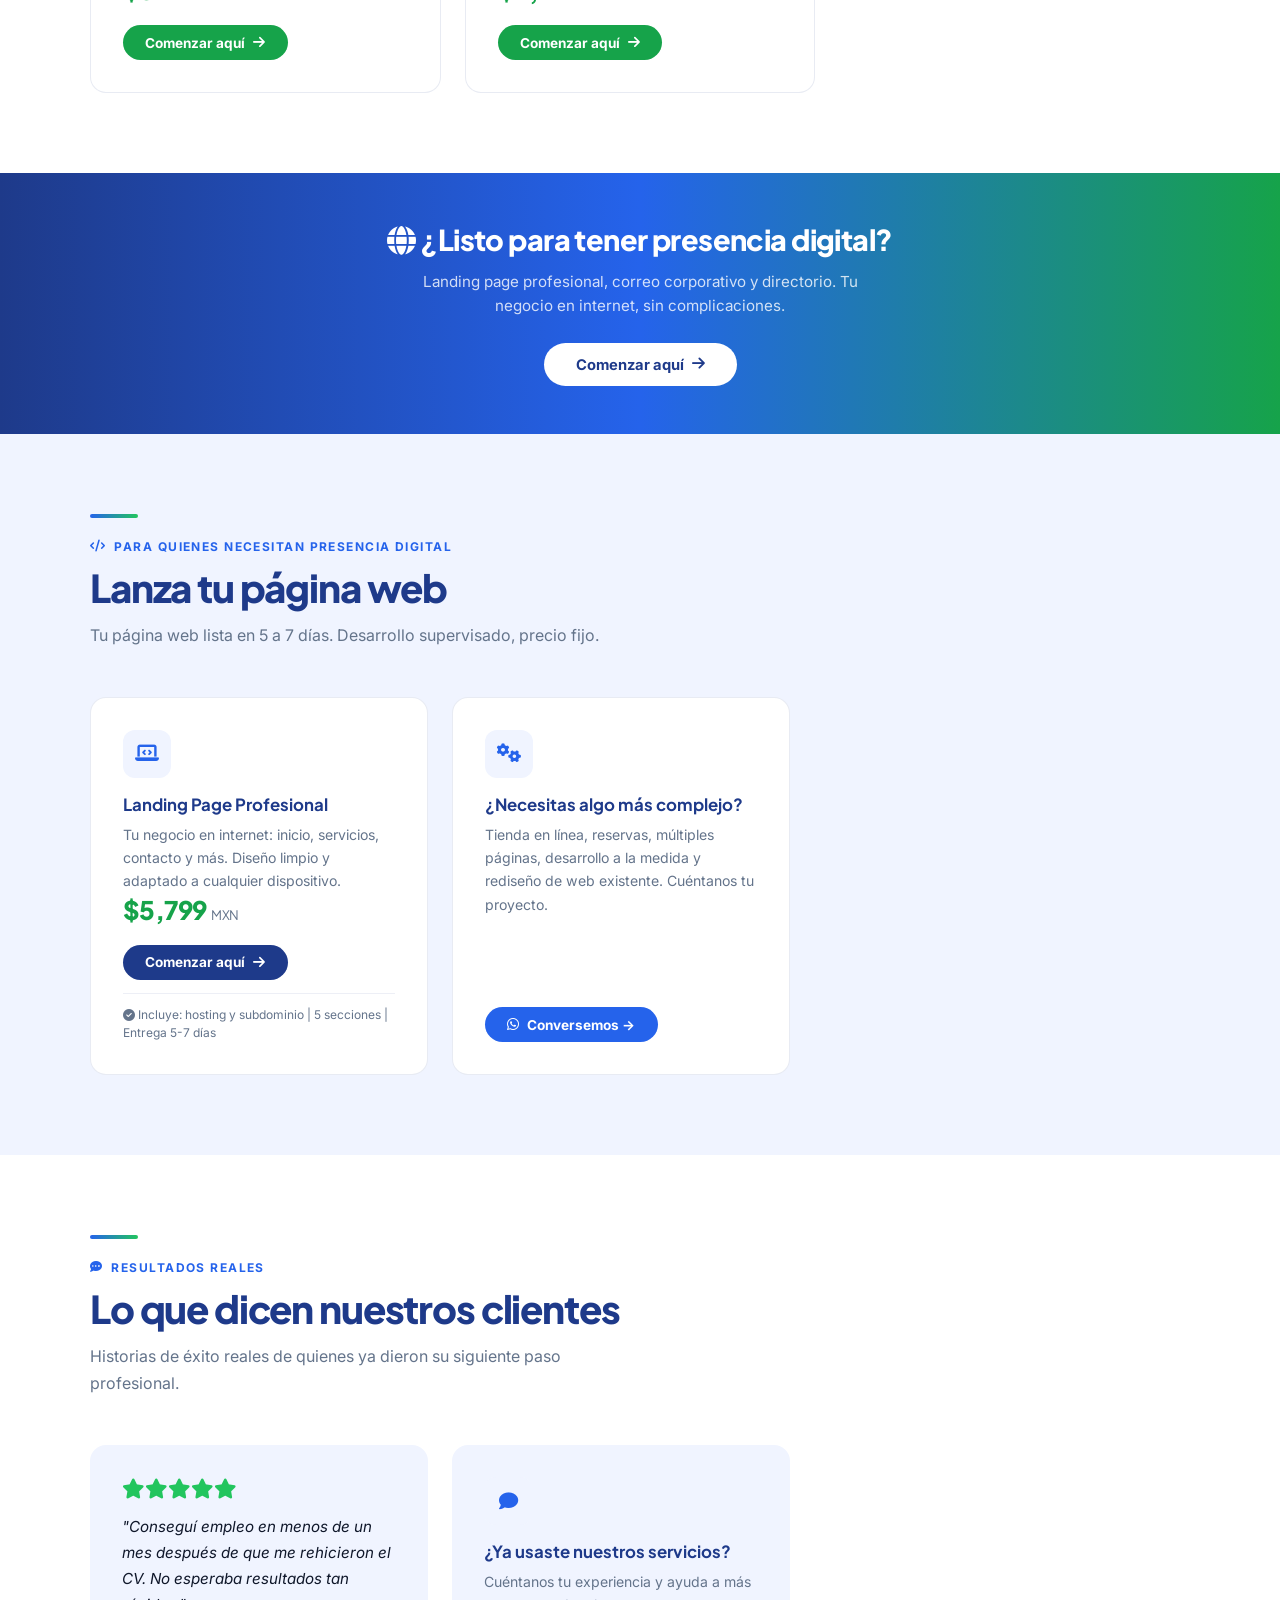
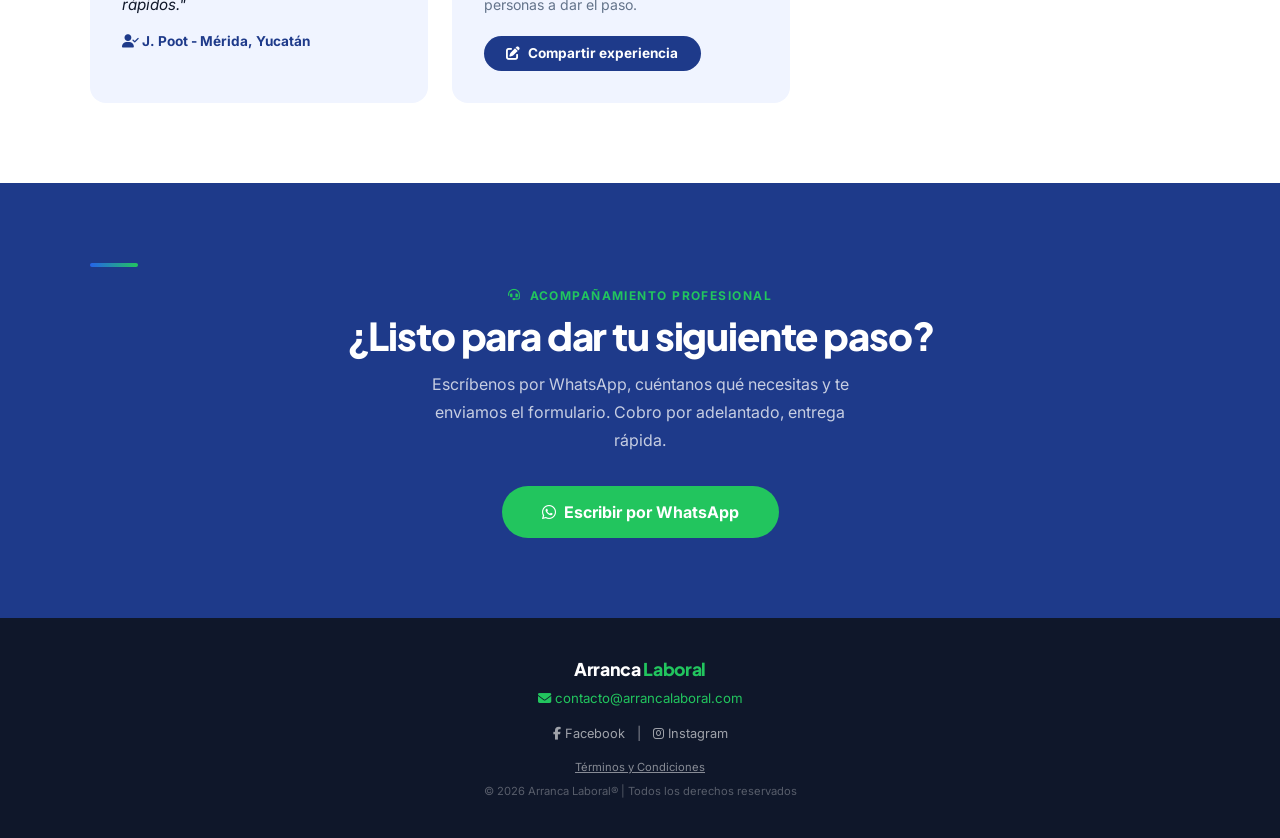
==== commit 2c789c2f: "estilo: ajusta tamaño de estrellas en testimonios de 1.5rem a 1.25rem" ====
--- a/index.html
+++ b/index.html
@@ -248,7 +248,7 @@
       <p class="section-desc">Historias de éxito reales de quienes ya dieron su siguiente paso profesional.</p>
       <div class="cards-grid" style="max-width:700px;">
         <div class="card" style="background:var(--gris-claro);border:none;">
-          <div style="font-size:1.5rem;margin-bottom:0.8rem;color:var(--verde);"><i class="fas fa-star"></i><i
+          <div style="font-size:1.25rem;margin-bottom:0.8rem;color:var(--verde);"><i class="fas fa-star"></i><i
               class="fas fa-star"></i><i class="fas fa-star"></i><i class="fas fa-star"></i><i class="fas fa-star"></i>
           </div>
           <p style="font-size:0.95rem;color:var(--negro);line-height:1.7;font-style:italic;margin-bottom:1rem;">
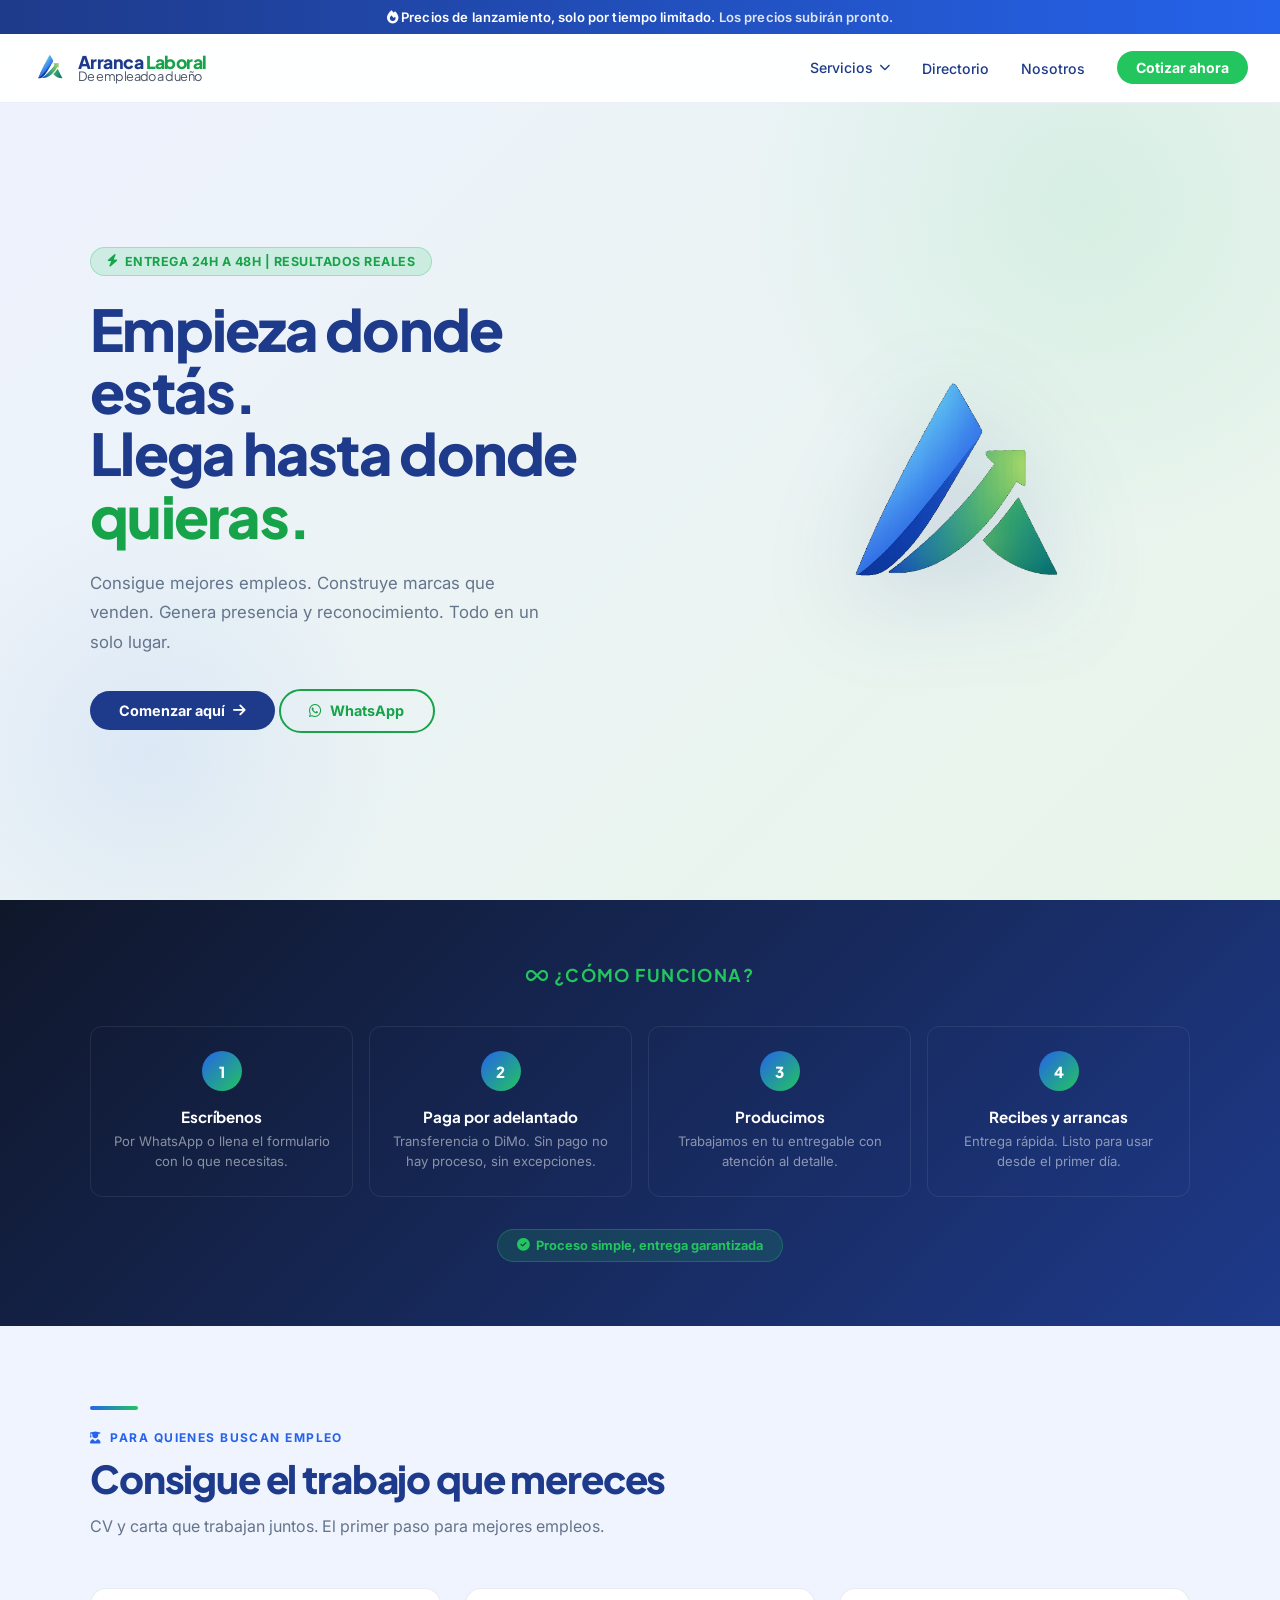
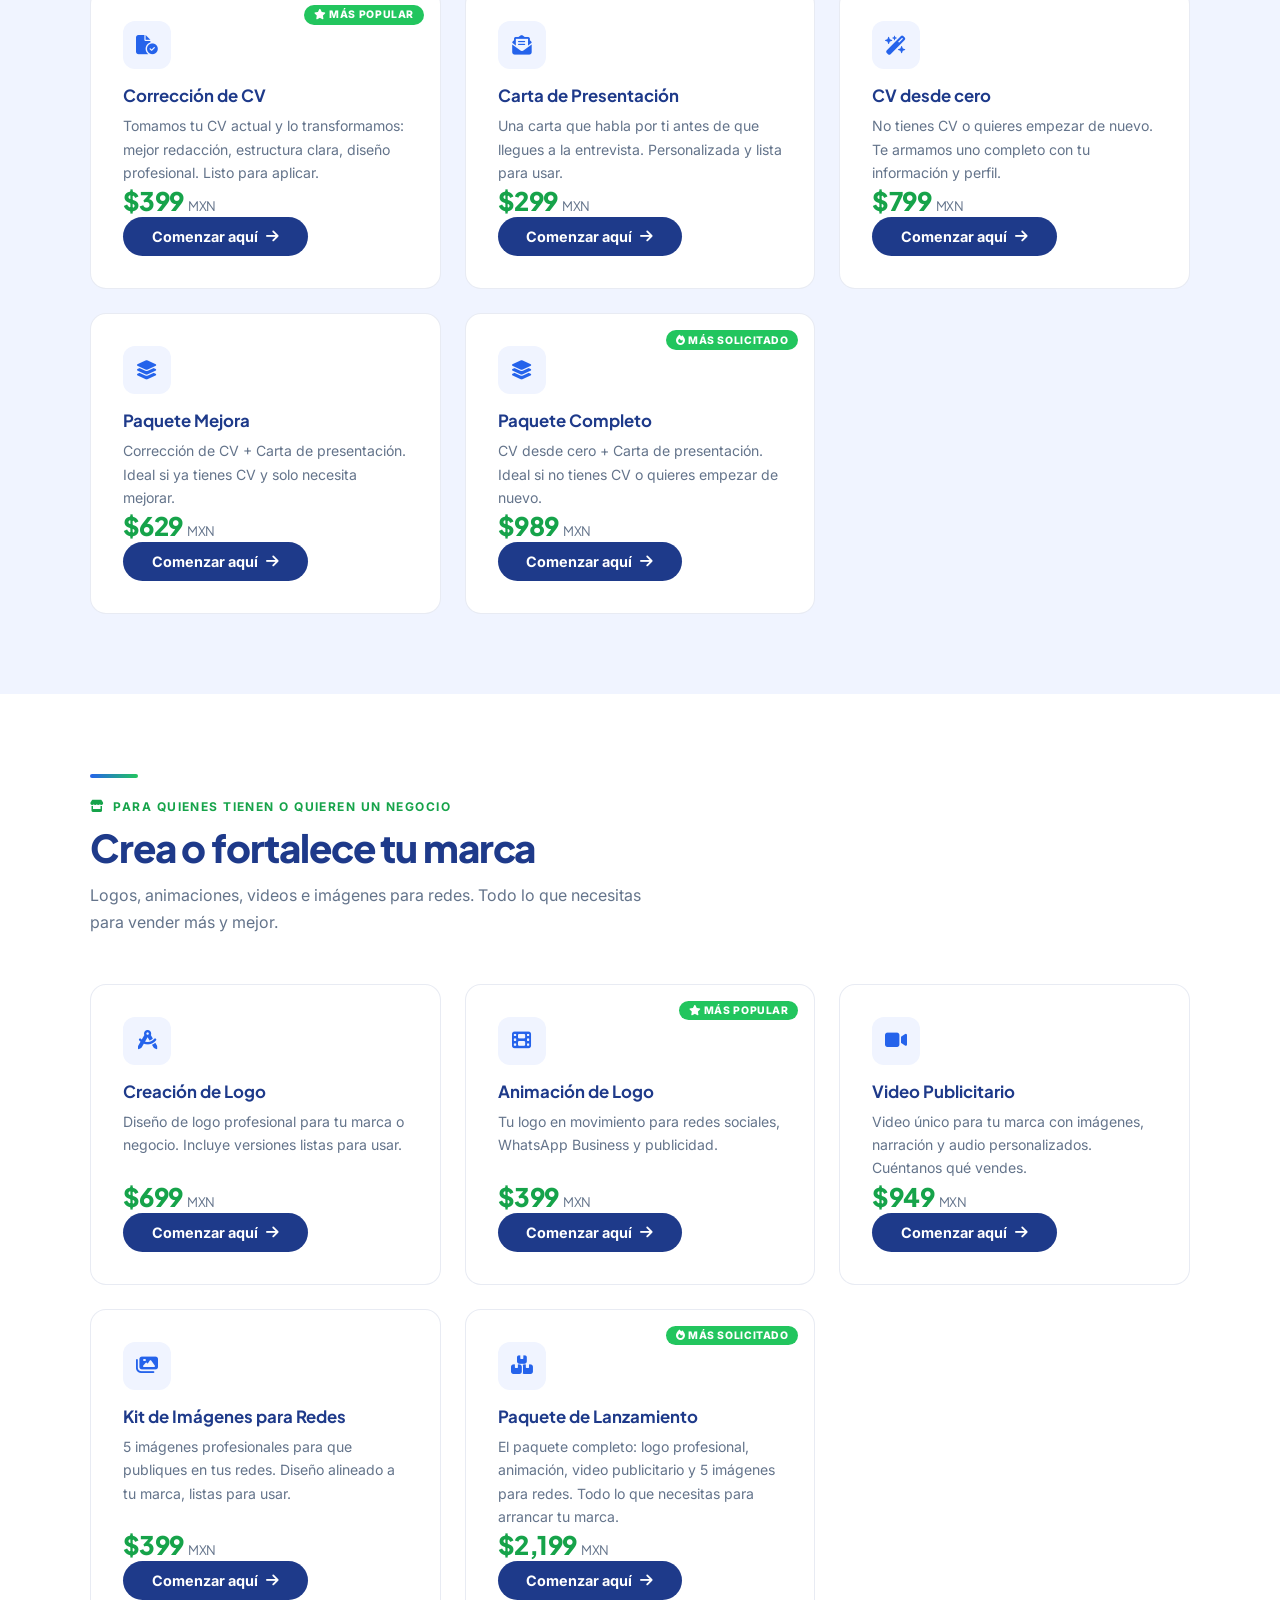
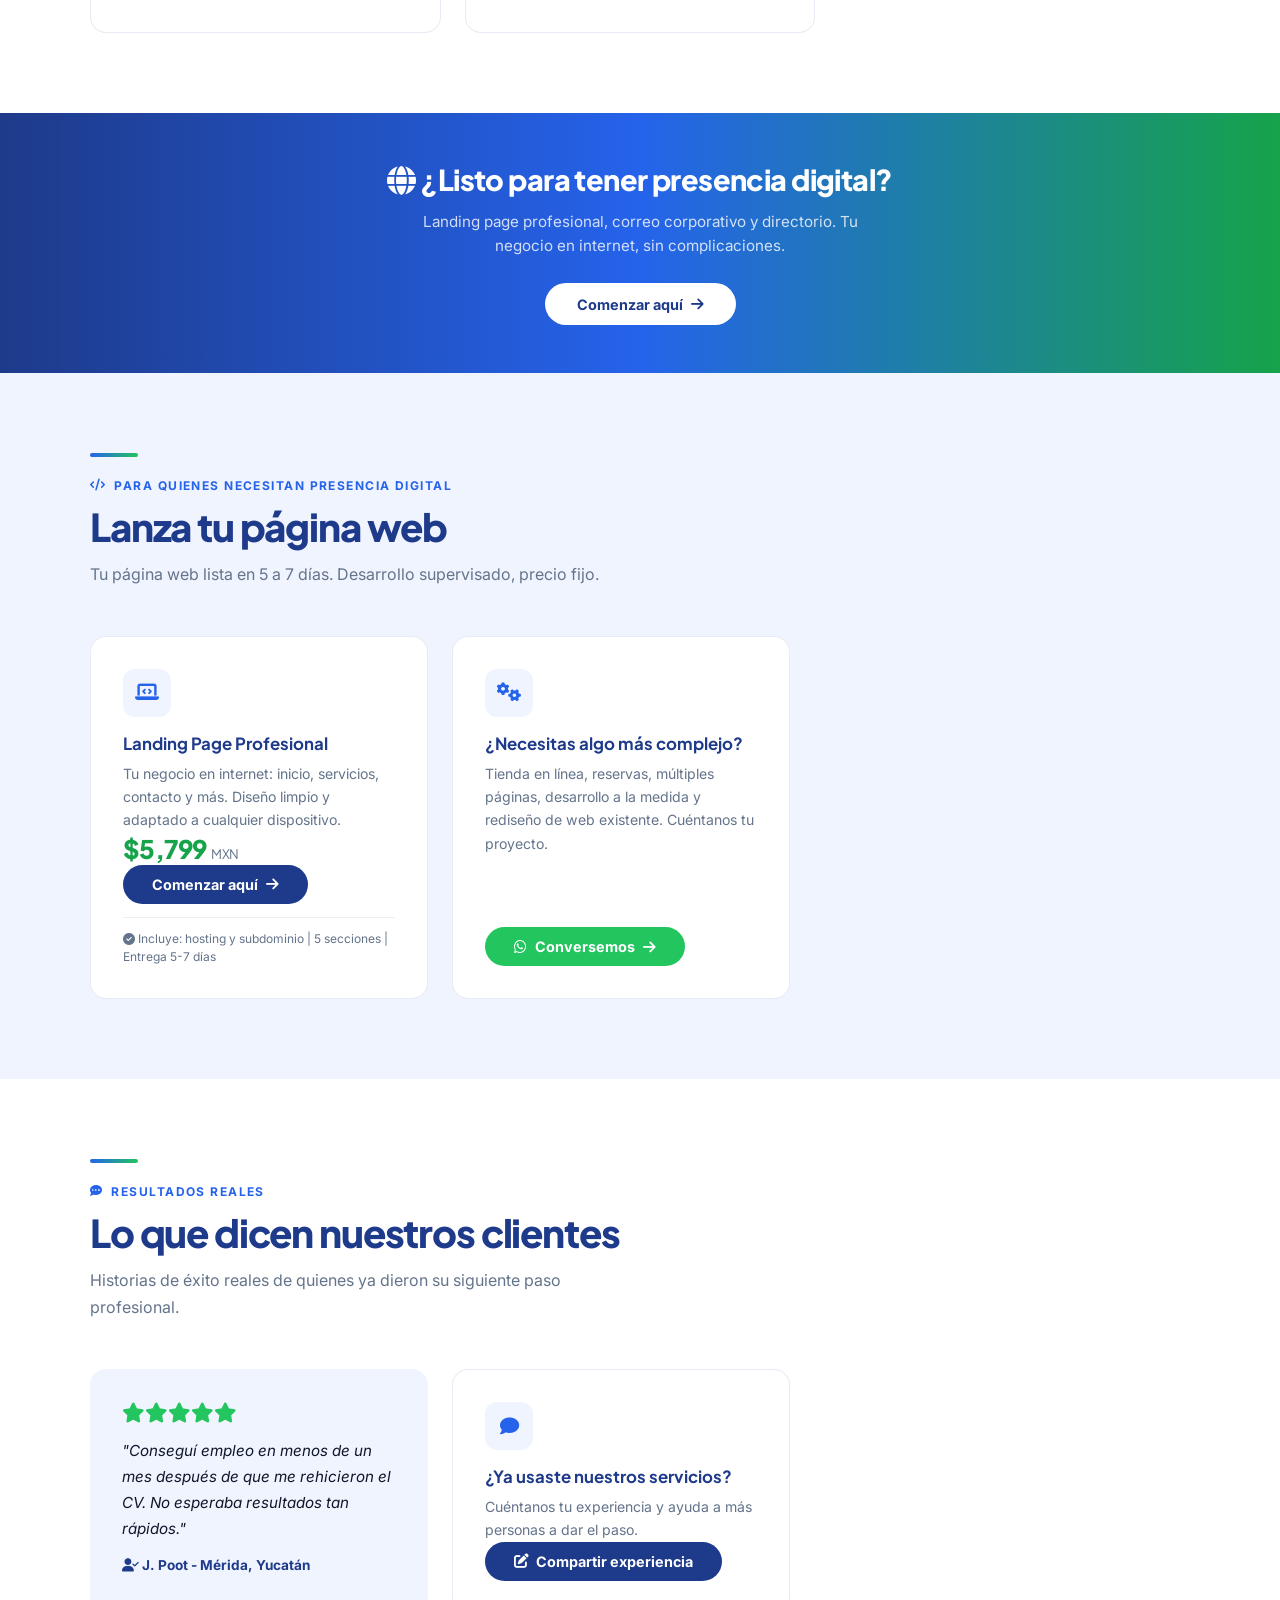
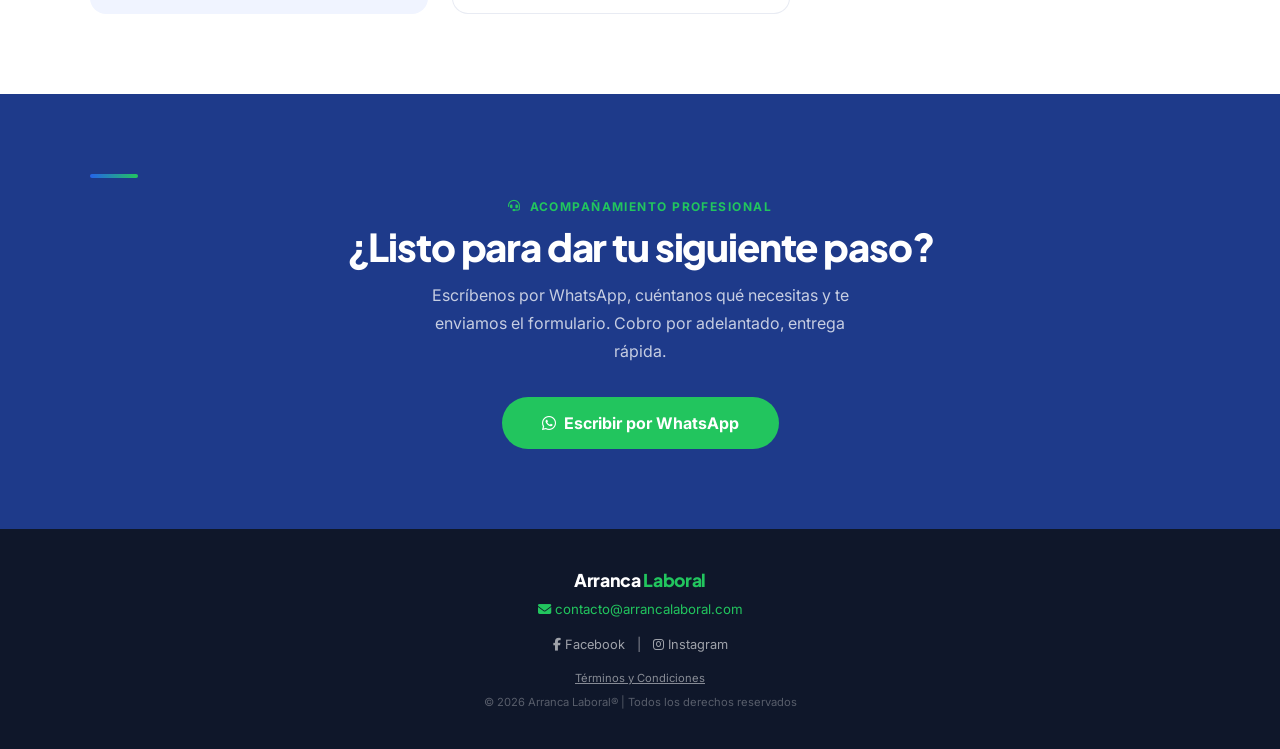
==== commit 76b6a7ea: "feat: mejora responsive general de la web" ====
--- a/index.html
+++ b/index.html
@@ -42,7 +42,7 @@
           Todo en un solo lugar.</p>
         <div class="hero-btns">
           <a href="#b2c" class="btn-primary">Comenzar aquí <i class="fas fa-arrow-right"></i></a>
-          <a href="https://wa.me/529992223432" target="_blank" class="btn-secondary"><i class="fab fa-whatsapp"></i>
+          <a href="https://wa.me/529992223432" target="_blank" class="btn-secondary-green"><i class="fab fa-whatsapp"></i>
             WhatsApp</a>
         </div>
       </div>
@@ -98,7 +98,7 @@
             profesional. Listo para aplicar.</div>
           <div class="card-price">$399 <span>MXN</span></div>
           <a href="https://docs.google.com/forms/d/e/1FAIpQLScqy_-7txO278thO1rgDuMpmiOuJnyUR1Md4kkzuKA3o6E8lg/viewform?usp=pp_url&entry.353712109=Correcci%C3%B3n+de+CV+$399+MXN"
-            target="_blank" class="card-btn">Comenzar aquí <i class="fas fa-arrow-right"></i></a>
+            target="_blank" class="btn-primary">Comenzar aquí <i class="fas fa-arrow-right"></i></a>
         </div>
         <!-- Card 2 -->
         <div class="card">
@@ -108,7 +108,7 @@
             para usar.</div>
           <div class="card-price">$299 <span>MXN</span></div>
           <a href="https://docs.google.com/forms/d/e/1FAIpQLScqy_-7txO278thO1rgDuMpmiOuJnyUR1Md4kkzuKA3o6E8lg/viewform?usp=pp_url&entry.353712109=Carta+de+Presentaci%C3%B3n+$299+MXN"
-            target="_blank" class="card-btn">Comenzar aquí <i class="fas fa-arrow-right"></i></a>
+            target="_blank" class="btn-primary">Comenzar aquí <i class="fas fa-arrow-right"></i></a>
         </div>
         <!-- Card 3 -->
         <div class="card">
@@ -118,9 +118,9 @@
             perfil.</div>
           <div class="card-price">$799 <span>MXN</span></div>
           <a href="https://docs.google.com/forms/d/e/1FAIpQLScqy_-7txO278thO1rgDuMpmiOuJnyUR1Md4kkzuKA3o6E8lg/viewform?usp=pp_url&entry.353712109=CV+desde+cero+$799+MXN"
-            target="_blank" class="card-btn">Comenzar aquí <i class="fas fa-arrow-right"></i></a>
-        </div>
-        <!-- Card 4 - Paquete Express -->
+            target="_blank" class="btn-primary">Comenzar aquí <i class="fas fa-arrow-right"></i></a>
+        </div>
+        <!-- Card 4 - Paquete Mejora -->
         <div class="card">
           <div class="card-icon"><i class="fas fa-layer-group"></i></div>
           <div class="card-title">Paquete Mejora</div>
@@ -128,7 +128,7 @@
             mejorar.</div>
           <div class="card-price">$629 <span>MXN</span></div>
           <a href="https://docs.google.com/forms/d/e/1FAIpQLScqy_-7txO278thO1rgDuMpmiOuJnyUR1Md4kkzuKA3o6E8lg/viewform?usp=pp_url&entry.353712109=Paquete+Mejora+$629+MXN"
-            class="card-btn">Comenzar aquí <i class="fas fa-arrow-right"></i></a>
+            class="btn-primary">Comenzar aquí <i class="fas fa-arrow-right"></i></a>
         </div>
         <!-- Card 5 - Paquete Completo -->
         <div class="card">
@@ -139,7 +139,7 @@
             nuevo.</div>
           <div class="card-price">$989 <span>MXN</span></div>
           <a href="https://docs.google.com/forms/d/e/1FAIpQLScqy_-7txO278thO1rgDuMpmiOuJnyUR1Md4kkzuKA3o6E8lg/viewform?usp=pp_url&entry.353712109=Paquete+Completo+$989+MXN"
-            class="card-btn">Comenzar aquí <i class="fas fa-arrow-right"></i></a>
+            class="btn-primary">Comenzar aquí <i class="fas fa-arrow-right"></i></a>
         </div>
       </div>
     </div>
@@ -160,7 +160,7 @@
           </div>
           <div class="card-price">$699 <span>MXN</span></div>
           <a href="https://docs.google.com/forms/d/e/1FAIpQLScWWjEuGQWxird23jo4RIaEuBFD_E7UcgT2BbSgU0uqc7XLtA/viewform?usp=pp_url&entry.1539753167=Creaci%C3%B3n+de+Logo+$699+MXN"
-            target="_blank" class="card-btn verde-btn">Comenzar aquí <i class="fas fa-arrow-right"></i></a>
+            target="_blank" class="btn-primary">Comenzar aquí <i class="fas fa-arrow-right"></i></a>
         </div>
         <div class="card">
           <span class="popular-badge"><i class="fas fa-star"></i> Más popular</span>
@@ -169,7 +169,7 @@
           <div class="card-desc">Tu logo en movimiento para redes sociales, WhatsApp Business y publicidad.</div>
           <div class="card-price">$399 <span>MXN</span></div>
           <a href="https://docs.google.com/forms/d/e/1FAIpQLScWWjEuGQWxird23jo4RIaEuBFD_E7UcgT2BbSgU0uqc7XLtA/viewform?usp=pp_url&entry.1539753167=Animaci%C3%B3n+de+Logo+$399+MXN"
-            target="_blank" class="card-btn verde-btn">Comenzar aquí <i class="fas fa-arrow-right"></i></a>
+            target="_blank" class="btn-primary">Comenzar aquí <i class="fas fa-arrow-right"></i></a>
         </div>
         <div class="card">
           <div class="card-icon"><i class="fas fa-video"></i></div>
@@ -178,7 +178,7 @@
             vendes.</div>
           <div class="card-price">$949 <span>MXN</span></div>
           <a href="https://docs.google.com/forms/d/e/1FAIpQLScWWjEuGQWxird23jo4RIaEuBFD_E7UcgT2BbSgU0uqc7XLtA/viewform?usp=pp_url&entry.1539753167=Video+Publicitario+$949+MXN"
-            target="_blank" class="card-btn verde-btn">Comenzar aquí <i class="fas fa-arrow-right"></i></a>
+            target="_blank" class="btn-primary">Comenzar aquí <i class="fas fa-arrow-right"></i></a>
         </div>
         <div class="card">
           <div class="card-icon"><i class="fas fa-images"></i></div>
@@ -187,7 +187,7 @@
             listas para usar.</div>
           <div class="card-price">$399 <span>MXN</span></div>
           <a href="https://docs.google.com/forms/d/e/1FAIpQLScWWjEuGQWxird23jo4RIaEuBFD_E7UcgT2BbSgU0uqc7XLtA/viewform?usp=pp_url&entry.1539753167=Kit+de+Im%C3%A1genes+para+Redes+$399+MXN"
-            class="card-btn verde-btn">Comenzar aquí <i class="fas fa-arrow-right"></i></a>
+            class="btn-primary">Comenzar aquí <i class="fas fa-arrow-right"></i></a>
         </div>
         <div class="card">
           <span class="popular-badge"><i class="fas fa-fire"></i> Más solicitado</span>
@@ -197,7 +197,7 @@
             redes. Todo lo que necesitas para arrancar tu marca.</div>
           <div class="card-price">$2,199 <span>MXN</span></div>
           <a href="https://docs.google.com/forms/d/e/1FAIpQLScWWjEuGQWxird23jo4RIaEuBFD_E7UcgT2BbSgU0uqc7XLtA/viewform?usp=pp_url&entry.1539753167=Paquete+de+Lanzamiento+$2,199+MXN"
-            class="card-btn verde-btn">Comenzar aquí <i class="fas fa-arrow-right"></i></a>
+            class="btn-primary">Comenzar aquí <i class="fas fa-arrow-right"></i></a>
         </div>
       </div>
     </div>
@@ -224,7 +224,7 @@
             cualquier dispositivo.</div>
           <div class="card-price">$5,799 <span>MXN</span></div>
           <a href="https://docs.google.com/forms/d/e/1FAIpQLSdB310qL2nNBHg_MzxsWNM5OCA0gtNXXWSe-gAd0qvFJY3dGQ/viewform?usp=header"
-            target="_blank" class="card-btn">Comenzar aquí <i class="fas fa-arrow-right"></i></a>
+            target="_blank" class="btn-primary">Comenzar aquí <i class="fas fa-arrow-right"></i></a>
           <div class="card-limite"><i class="fas fa-check-circle"></i> Incluye: hosting y subdominio | 5 secciones |
             Entrega 5-7 días</div>
         </div>
@@ -233,8 +233,9 @@
           <div class="card-title">¿Necesitas algo más complejo?</div>
           <div class="card-desc">Tienda en línea, reservas, múltiples páginas, desarrollo a la medida y rediseño de web
             existente. Cuéntanos tu proyecto.</div>
-          <a href="https://wa.me/529992223432" target="_blank" class="card-btn"
-            style="background:var(--azul-medio);margin-top:1.2rem;"><i class="fab fa-whatsapp"></i> Conversemos →</a>
+          <a href="https://wa.me/529992223432" target="_blank" class="btn-wa">
+            <i class="fab fa-whatsapp"></i> Conversemos <i class="fas fa-arrow-right"></i>
+          </a>
         </div>
       </div>
     </div>
@@ -257,12 +258,12 @@
           <p style="font-size:0.85rem;font-weight:700;color:var(--azul);"><i class="fas fa-user-check"></i> J. Poot -
             Mérida, Yucatán</p>
         </div>
-        <div class="card" style="background:var(--gris-claro);border:none;">
+        <div class="card">
           <div class="card-icon"><i class="fas fa-comment"></i></div>
           <div class="card-title">¿Ya usaste nuestros servicios?</div>
           <div class="card-desc">Cuéntanos tu experiencia y ayuda a más personas a dar el paso.</div>
           <a href="https://docs.google.com/forms/d/e/1FAIpQLSfMIS6MCdSuGMRQFNTJ1nfgLmaBw3YGnYC3L_Rms_YzgWn14w/viewform?usp=header"
-            target="_blank" class="card-btn"><i class="fas fa-edit"></i> Compartir experiencia</a>
+            target="_blank" class="btn-primary"><i class="fas fa-edit"></i> Compartir experiencia</a>
         </div>
       </div>
     </div>
@@ -276,9 +277,9 @@
       <h2 class="section-title" style="color:var(--blanco);text-align:center;">¿Listo para dar tu siguiente paso?</h2>
       <p style="color:rgba(255,255,255,0.75);max-width:460px;margin:0 auto 2rem;line-height:1.75;">Escríbenos por
         WhatsApp, cuéntanos qué necesitas y te enviamos el formulario. Cobro por adelantado, entrega rápida.</p>
-      <a href="https://wa.me/529992223432" target="_blank" class="btn-primary"
-        style="background:var(--verde);font-size:1rem;padding:1rem 2.5rem;"><i class="fab fa-whatsapp"></i> Escribir por
-        WhatsApp</a>
+      <a href="https://wa.me/529992223432" target="_blank" class="btn-wa" style="font-size:1rem;padding:1rem 2.5rem;">
+        <i class="fab fa-whatsapp"></i> Escribir por WhatsApp
+      </a>
     </div>
   </section>
 
--- a/css/core/components.css
+++ b/css/core/components.css
@@ -158,34 +158,6 @@
   margin-top: 0.25rem;
 }
 
-.card-btn {
-  display: inline-flex;
-  align-items: center;
-  gap: 0.5rem;
-  align-self: flex-start;
-  margin-top: 1.2rem;
-  background: var(--azul);
-  color: var(--blanco);
-  padding: 0.6rem 1.4rem;
-  border-radius: 100px;
-  text-decoration: none;
-  font-size: 0.85rem;
-  font-weight: 700;
-  transition: background 0.2s;
-}
-
-.card-btn:hover {
-  background: var(--azul-medio);
-}
-
-.card-btn.verde-btn {
-  background: var(--verde-oscuro);
-}
-
-.card-btn.verde-btn:hover {
-  background: var(--verde);
-}
-
 .card-limite {
   font-size: 0.75rem;
   color: var(--gris-texto);
@@ -222,19 +194,25 @@
   letter-spacing: 0.04em;
 }
 
-/* BOTONES */
+/* ============================================
+   BOTONES UNIFICADOS
+   ============================================ */
+
+/* Primario: azul sólido (comprar, acción principal) */
 .btn-primary {
   background: var(--azul);
   color: var(--blanco);
-  padding: 0.9rem 2rem;
+  padding: 0.7rem 1.8rem;
   border-radius: 100px;
   text-decoration: none;
   font-weight: 700;
-  font-size: 0.95rem;
+  font-size: 0.9rem;
   transition: all 0.2s;
   display: inline-flex;
   align-items: center;
   gap: 0.5rem;
+  border: none;
+  cursor: pointer;
 }
 
 .btn-primary:hover {
@@ -243,19 +221,21 @@
   box-shadow: 0 8px 25px rgba(30, 58, 138, 0.25);
 }
 
+/* Secundario azul: contorno azul (opciones secundarias) */
 .btn-secondary {
   background: transparent;
   color: var(--azul);
-  padding: 0.9rem 2rem;
+  padding: 0.7rem 1.8rem;
   border-radius: 100px;
   text-decoration: none;
   font-weight: 700;
-  font-size: 0.95rem;
+  font-size: 0.9rem;
+  transition: all 0.2s;
+  display: inline-flex;
+  align-items: center;
+  gap: 0.5rem;
   border: 2px solid var(--azul);
-  transition: all 0.2s;
-  display: inline-flex;
-  align-items: center;
-  gap: 0.5rem;
+  cursor: pointer;
 }
 
 .btn-secondary:hover {
@@ -263,6 +243,75 @@
   color: var(--blanco);
 }
 
+/* Secundario verde: contorno verde (opciones verdes secundarias) */
+.btn-secondary-green {
+  background: transparent;
+  color: var(--verde-oscuro);
+  padding: 0.7rem 1.8rem;
+  border-radius: 100px;
+  text-decoration: none;
+  font-weight: 700;
+  font-size: 0.9rem;
+  transition: all 0.2s;
+  display: inline-flex;
+  align-items: center;
+  gap: 0.5rem;
+  border: 2px solid var(--verde-oscuro);
+  cursor: pointer;
+}
+
+.btn-secondary-green:hover {
+  background: var(--verde-oscuro);
+  color: var(--blanco);
+}
+
+/* Secundario blanco: borde blanco, texto blanco (para fondos oscuros) */
+.btn-secondary-white {
+  background: transparent;
+  color: var(--blanco);
+  padding: 0.5rem 1.2rem;
+  border-radius: 100px;
+  text-decoration: none;
+  font-weight: 700;
+  font-size: 0.9rem;
+  transition: all 0.2s;
+  display: inline-flex;
+  align-items: center;
+  gap: 0.5rem;
+  border: 2px solid var(--blanco);
+  cursor: pointer;
+}
+
+.btn-secondary-white:hover {
+  background: var(--blanco);
+  color: var(--azul);
+  transform: translateY(-2px);
+}
+
+/* WhatsApp: verde sólido (acción directa de conversación) */
+.btn-wa {
+  background: var(--verde);
+  color: var(--blanco);
+  padding: 0.7rem 1.8rem;
+  border-radius: 100px;
+  text-decoration: none;
+  font-weight: 700;
+  font-size: 0.9rem;
+  transition: all 0.2s;
+  display: inline-flex;
+  align-items: center;
+  gap: 0.5rem;
+  border: none;
+  cursor: pointer;
+}
+
+.btn-wa:hover {
+  background: var(--verde-oscuro);
+  transform: translateY(-2px);
+  box-shadow: 0 8px 25px rgba(34, 197, 94, 0.25);
+}
+
+/* Botón blanco: fondo blanco, texto azul (casos especiales como divider) */
 .btn-white {
   background: var(--blanco);
   color: var(--azul);
@@ -270,16 +319,28 @@
   border-radius: 100px;
   text-decoration: none;
   font-weight: 700;
-  font-size: 0.92rem;
-  display: inline-flex;
-  align-items: center;
-  gap: 0.5rem;
+  font-size: 0.9rem;
   transition: all 0.2s;
+  display: inline-flex;
+  align-items: center;
+  gap: 0.5rem;
+  border: none;
+  cursor: pointer;
 }
 
 .btn-white:hover {
   transform: translateY(-2px);
   box-shadow: 0 8px 20px rgba(0, 0, 0, 0.15);
+}
+
+/* Versión pequeña de botones (para cards y espacios reducidos) */
+.btn-primary-sm,
+.btn-secondary-sm,
+.btn-secondary-green-sm,
+.btn-wa-sm,
+.btn-white-sm {
+  padding: 0.5rem 1.2rem;
+  font-size: 0.8rem;
 }
 
 /* METODOLOGÍA (fondo oscuro) */
--- a/css/responsive.css
+++ b/css/responsive.css
@@ -1,23 +1,153 @@
 /* ============================================
    RESPONSIVE.CSS - Media queries globales
    ============================================ */
-
-@media (max-width: 768px) {
-  /* Grids */
+   
+/* ============================================
+   TABLET (pantallas de hasta 992px)
+   ============================================ */
+
+@media (max-width: 992px) {
+  
+  /* ========== GRIDS GENERALES ========== */
   .cards-grid {
-    grid-template-columns: 1fr;
-  }
-  
-  .equipo-stats {
-    grid-template-columns: 1fr;
+    grid-template-columns: repeat(auto-fit, minmax(280px, 1fr));
   }
   
   .pasos {
     grid-template-columns: repeat(2, 1fr);
   }
   
-  /* Navegación */
+  .metodo-grid,
+  .valores-grid {
+    grid-template-columns: repeat(2, 1fr);
+  }
+  
+  /* ========== HERO INDEX ========== */
+  .hero-inner {
+    grid-template-columns: 1fr;
+    text-align: center;
+    gap: 2rem;
+  }
+  
+  .hero-btns {
+    justify-content: center;
+  }
+  
+  .hero-visual img {
+    width: 200px;
+    height: 200px;
+  }
+  
+  /* ========== HERO NOSOTROS ========== */
+  .director-grid {
+    grid-template-columns: 1fr;
+    gap: 2rem;
+  }
+  
+  /* ========== HERO DIRECTORIO ========== */
+  .hero-directorio {
+    padding: 8rem 1.5rem 4rem;
+  }
+  
+  .destacados-grid,
+  .directorio-grid {
+    grid-template-columns: repeat(auto-fill, minmax(280px, 1fr));
+  }
+  
+  /* ========== FILTROS DIRECTORIO ========== */
+  .filtro-select {
+    min-width: calc(50% - 0.5rem);
+  }
+  
+  /* ========== REGISTRO DIRECTORIO ========== */
+  .registro-opciones {
+    grid-template-columns: repeat(2, 1fr);
+  }
+  
+  /* ========== TÉRMINOS ========== */
+  .terminos-main {
+    padding: 8rem 1.5rem 3rem;
+  }
+  
+  /* ========== SECCIONES GENERALES ========== */
+  section {
+    padding: 3rem 1.5rem;
+  }
+}
+
+/* ============================================
+   MÓVIL (pantallas de hasta 768px)
+   ============================================ */
+
+@media (max-width: 768px) {
+
+    /* ========== NAVBAR RESPONSIVE ========== */
+  nav {
+    flex-direction: column;
+    align-items: center;
+    padding: 0.8rem 1rem;
+  }
+  
+  .nav-logo {
+    margin-bottom: 0.5rem;
+  }
+  
+  .nav-logo img {
+    height: 32px;
+  }
+  
+  .nav-logo-text {
+    font-size: 0.9rem;
+  }
+  
   .nav-links {
+    flex-wrap: wrap;
+    justify-content: center;
+    gap: 0.8rem;
+    margin-top: 0.5rem;
+  }
+  
+  .nav-links > li > a,
+  .dropdown-toggle {
+    font-size: 0.8rem;
+    padding: 0.3rem 0;
+  }
+  
+  .nav-cta {
+    padding: 0.4rem 1rem !important;
+    font-size: 0.75rem !important;
+  }
+  
+  /* Dropdown en móvil */
+  .dropdown-menu {
+    position: absolute;
+    top: 100%;
+    left: 50%;
+    transform: translateX(-50%);
+    min-width: 150px;
+  }
+  
+  .dropdown-menu a {
+    padding: 0.4rem 1rem;
+    font-size: 0.75rem;
+  }
+  
+  /* ========== GRIDS GENERALES ========== */
+  .cards-grid,
+  .metodo-grid,
+  .valores-grid,
+  .equipo-stats {
+    grid-template-columns: 1fr;
+  }
+  
+  .pasos {
+    grid-template-columns: 1fr;
+  }
+  
+  /* ========== NAVEGACIÓN ========== */
+  .nav-links {
+    flex-wrap: wrap;
+    justify-content: center;
     gap: 1rem;
   }
   
@@ -26,33 +156,21 @@
     min-width: 180px;
   }
   
-  /* Hero index */
-  .hero-inner {
-    grid-template-columns: 1fr;
-    text-align: center;
-    gap: 2rem;
-  }
-  
-  .hero-btns {
-    justify-content: center;
+  /* ========== HERO INDEX ========== */
+  .hero h1 {
+    font-size: 2rem;
   }
   
   .hero-sub {
     margin: 0 auto 2rem;
   }
   
-  .hero-visual img {
-    width: 200px;
-    height: 200px;
-  }
-  
-  /* Hero nosotros */
+  /* ========== HERO NOSOTROS ========== */
   .director-grid {
     grid-template-columns: 1fr;
-    gap: 2rem;
-  }
-  
-  /* Términos */
+  }
+  
+  /* ========== TÉRMINOS ========== */
   .terminos-main {
     padding: 8rem 1.5rem 3rem;
   }
@@ -61,8 +179,165 @@
     padding: 1.5rem;
   }
   
-  /* Secciones generales */
+  .terminos-contenido h2 {
+    font-size: 1.1rem;
+  }
+  
+  .terminos-contenido h2 i {
+    font-size: 1.2rem;
+    width: 1.5rem;
+  }
+  
+  .terminos-contenido p {
+    padding-left: 0;
+  }
+  
+  .terminos-header h1 {
+    flex-direction: column;
+    text-align: center;
+  }
+  
+  .terminos-header h1 i {
+    font-size: 2.5rem;
+  }
+  
+  .terminos-header p {
+    text-align: center;
+  }
+  
+  /* ========== HERO DIRECTORIO ========== */
+  .hero-directorio h1 {
+    font-size: 1.8rem;
+  }
+  
+  /* ========== FILTROS DIRECTORIO ========== */
+  .filtros-directorio {
+    top: 5rem;
+    padding: 0.75rem 1rem;
+  }
+  
+  .filtro-select {
+    min-width: 100%;
+  }
+  
+  /* ========== GRIDS DIRECTORIO ========== */
+  .destacados-grid,
+  .directorio-grid {
+    grid-template-columns: 1fr;
+  }
+  
+  /* ========== ESTADÍSTICAS DIRECTORIO ========== */
+  .directorio-stats {
+    flex-direction: column;
+    gap: 1rem;
+  }
+  
+  .stat-number {
+    font-size: 1.5rem;
+  }
+  
+  /* ========== REGISTRO DIRECTORIO ========== */
+  .registro-opciones {
+    grid-template-columns: 1fr;
+  }
+  
+  /* ========== TABLA DE PRECIOS ========== */
+  .registro-tabla th,
+  .registro-tabla td {
+    font-size: 0.7rem;
+    padding: 0.5rem;
+  }
+  
+  /* ========== UPGRADE CARD ========== */
+  .upgrade-card {
+    padding: 1.5rem;
+  }
+  
+  /* ========== BOTONES RESPONSIVOS ========== */
+  .btn-primary,
+  .btn-secondary,
+  .btn-secondary-green,
+  .btn-secondary-white,
+  .btn-wa,
+  .btn-white {
+    white-space: normal;
+    word-break: break-word;
+    text-align: center;
+    padding: 0.6rem 1.2rem;
+    font-size: 0.85rem;
+    justify-content: center;
+  }
+  
+  /* Botones dentro de cards y opciones (excepto upgrade-card) */
+  .card .btn-primary,
+  .card .btn-secondary,
+  .card .btn-secondary-green,
+  .card .btn-secondary-white,
+  .card .btn-wa,
+  .opcion-card .btn-wa,
+  .opcion-card .btn-secondary-green {
+    width: 100%;
+    display: flex;
+    box-sizing: border-box;
+  }
+  
+  /* ========== PREVENIR DESBORDAMIENTO ========== */
+  .opcion-card,
+  .upgrade-content,
+  .card {
+    overflow-x: visible;
+  }
+  
+  /* ========== SECCIONES GENERALES ========== */
   section {
     padding: 3rem 1.5rem;
   }
+}
+
+/* ============================================
+   MÓVIL PEQUEÑO (pantallas de hasta 480px)
+   ============================================ */
+
+@media (max-width: 480px) {
+  
+  /* ========== TÍTULOS ========== */
+  .hero h1 {
+    font-size: 1.6rem;
+  }
+  
+  .hero-directorio h1 {
+    font-size: 1.5rem;
+  }
+  
+  .section-title {
+    font-size: 1.4rem;
+  }
+  
+  /* ========== PRECIOS ========== */
+  .card-price {
+    font-size: 1.3rem;
+  }
+  
+  /* ========== BOTONES ========== */
+  .btn-primary,
+  .btn-secondary,
+  .btn-secondary-green,
+  .btn-secondary-white,
+  .btn-wa,
+  .btn-white {
+    padding: 0.5rem 1rem;
+    font-size: 0.75rem;
+  }
+  
+  /* ========== ESTADÍSTICAS ========== */
+  .stat-number {
+    font-size: 1.2rem;
+  }
+  
+  /* ========== TABLA DE PRECIOS ========== */
+  .registro-tabla th,
+  .registro-tabla td {
+    font-size: 0.6rem;
+    padding: 0.3rem;
+  }
 }
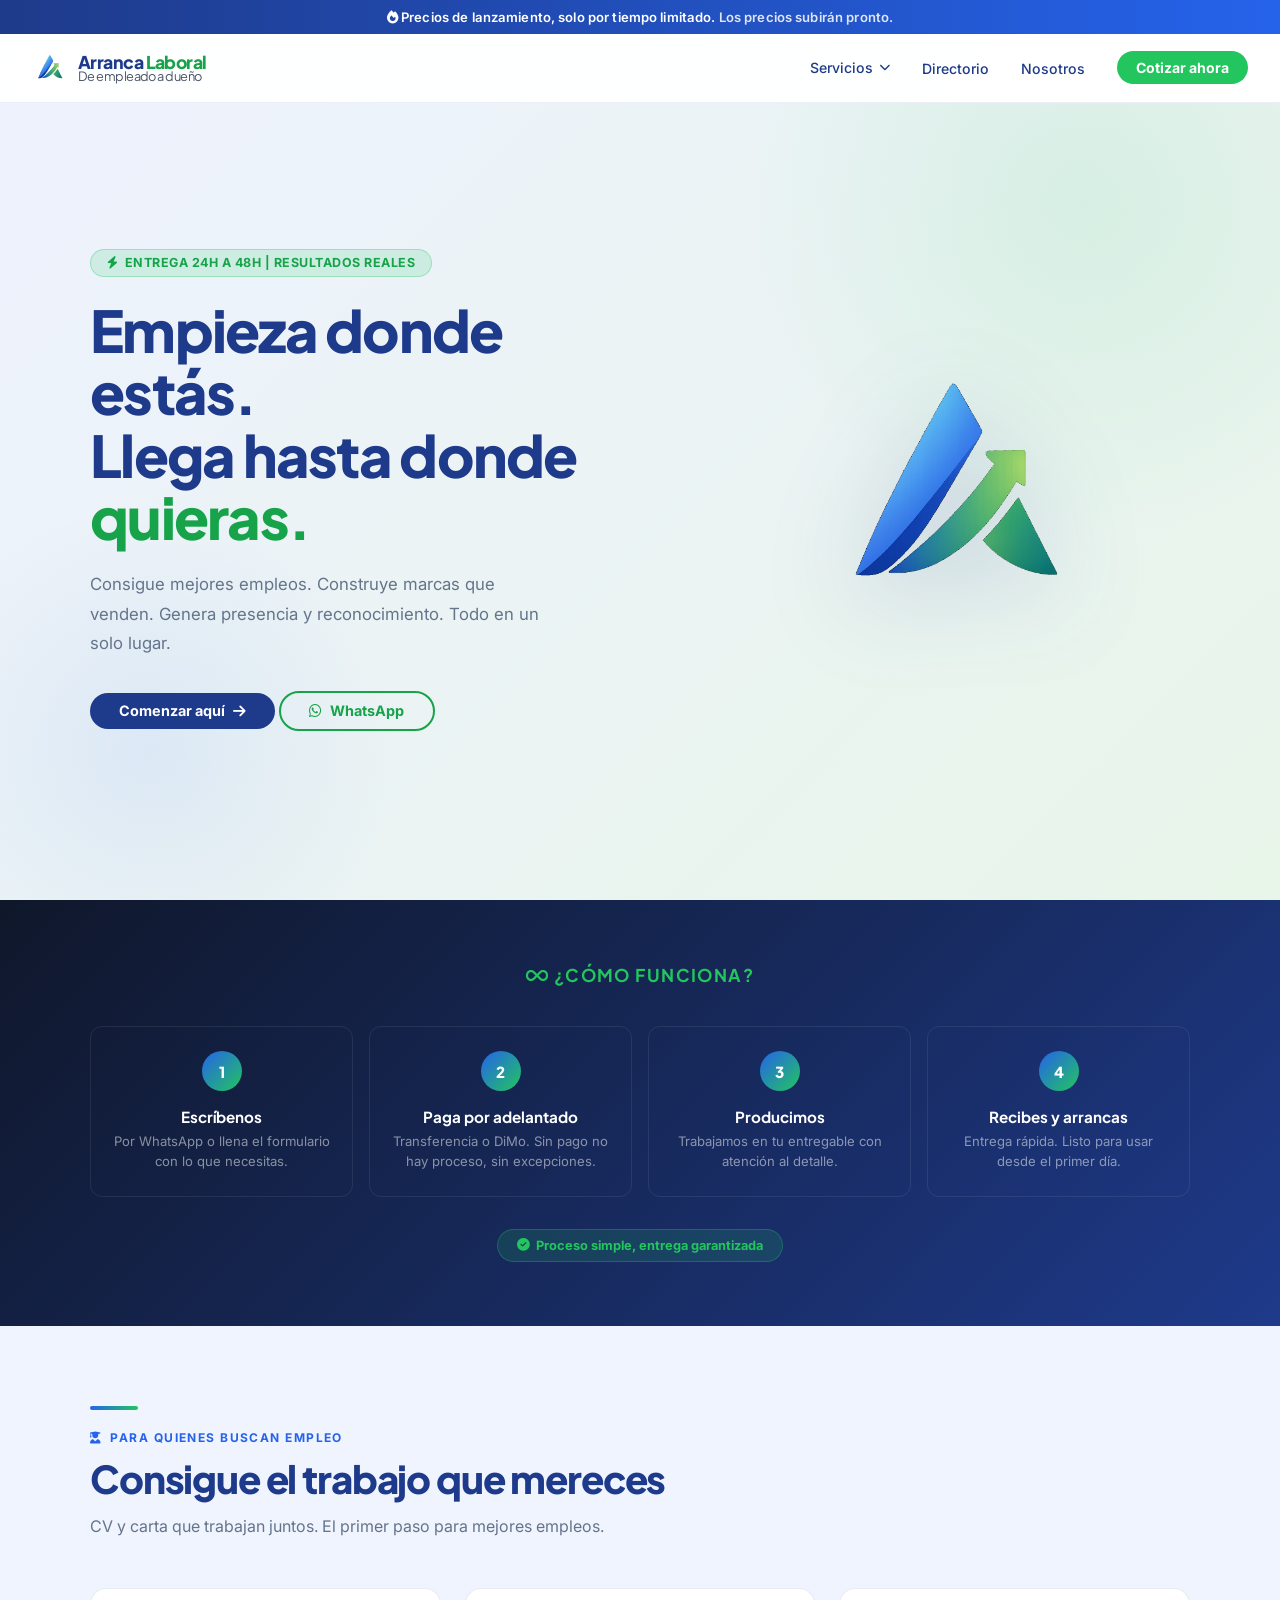
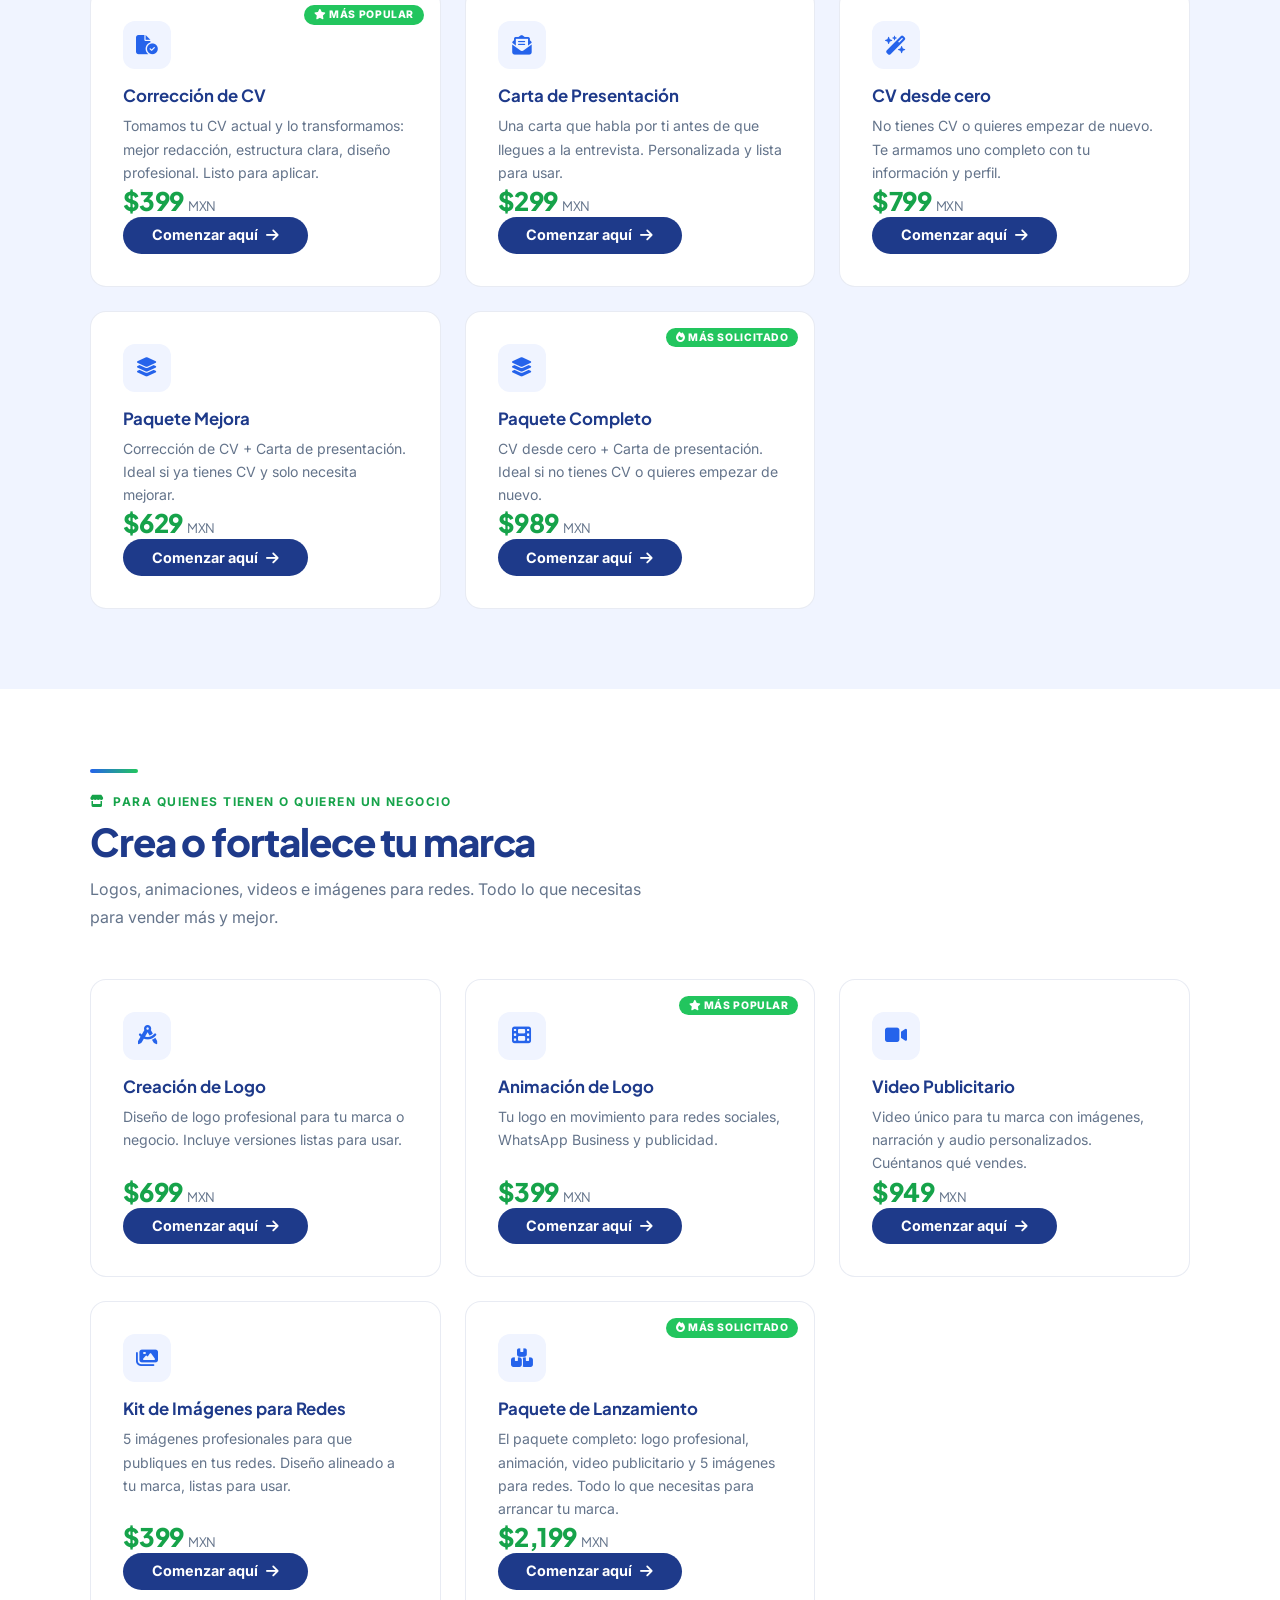
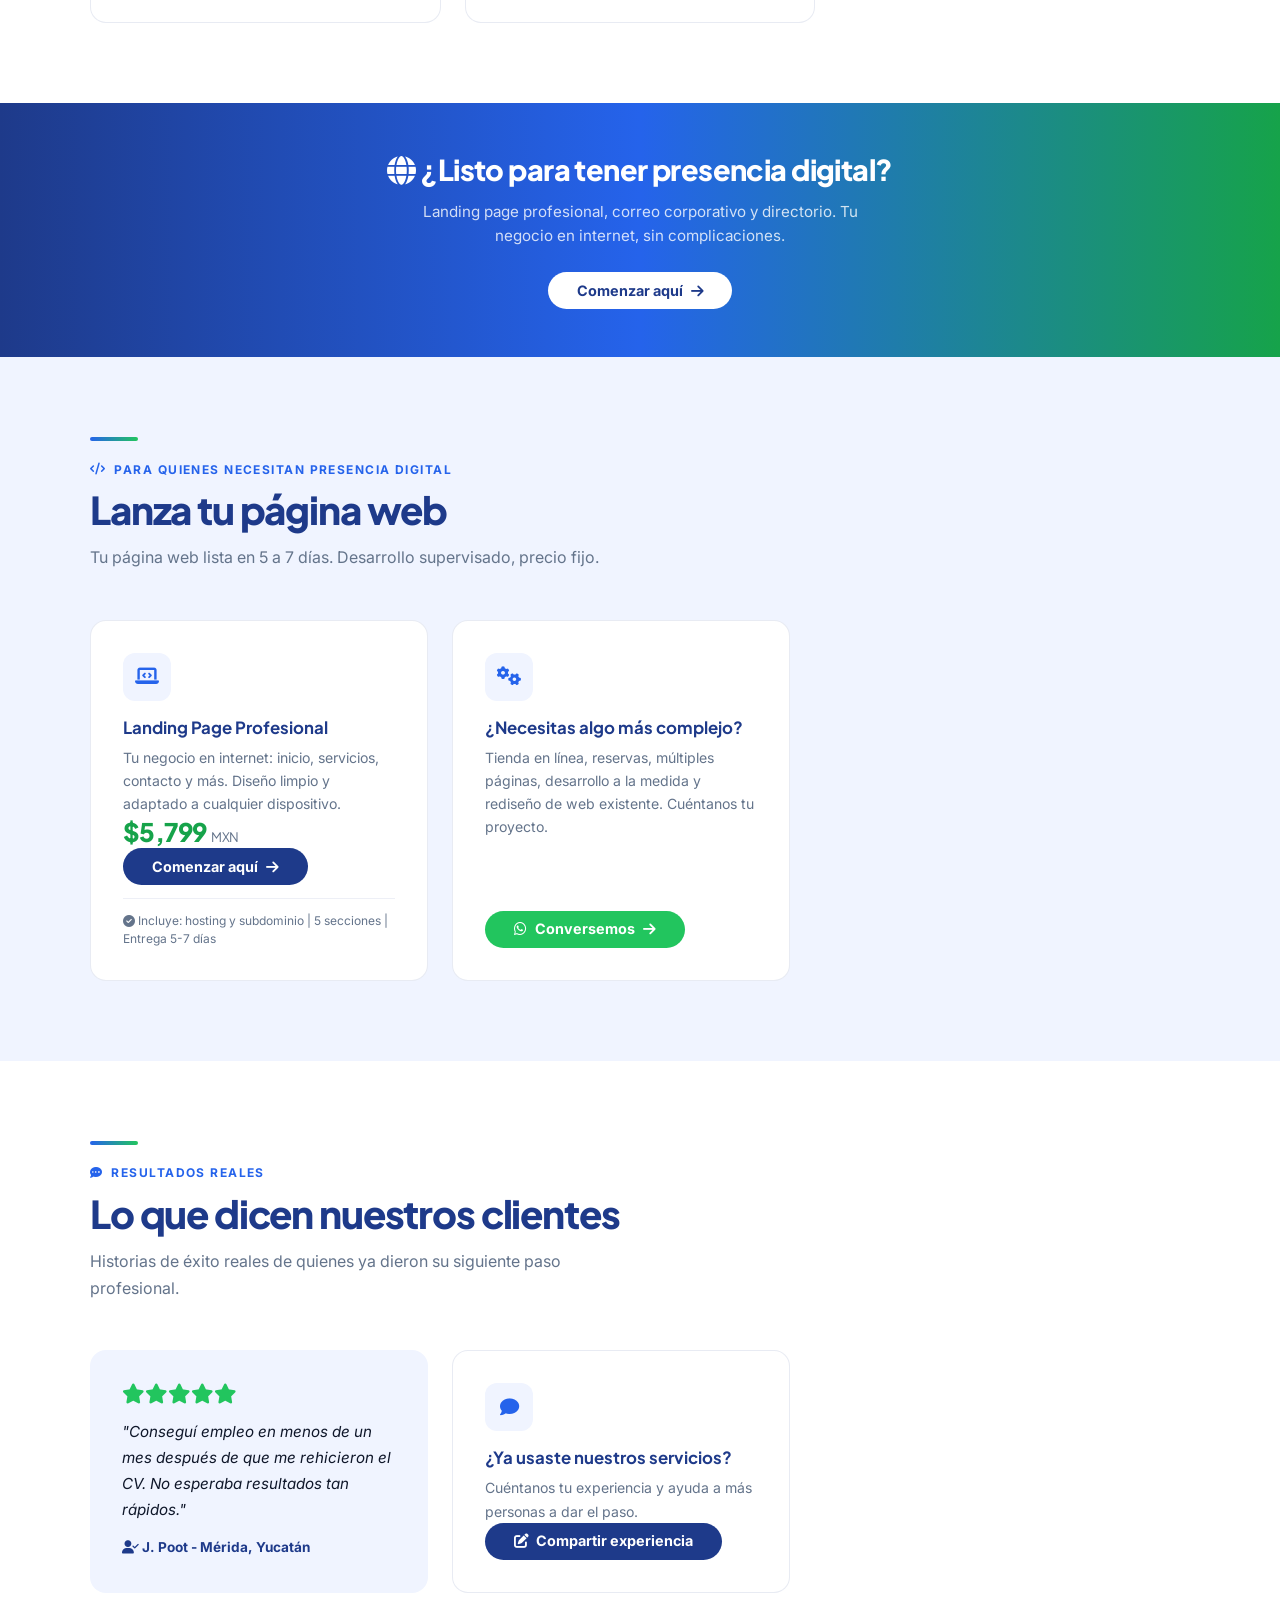
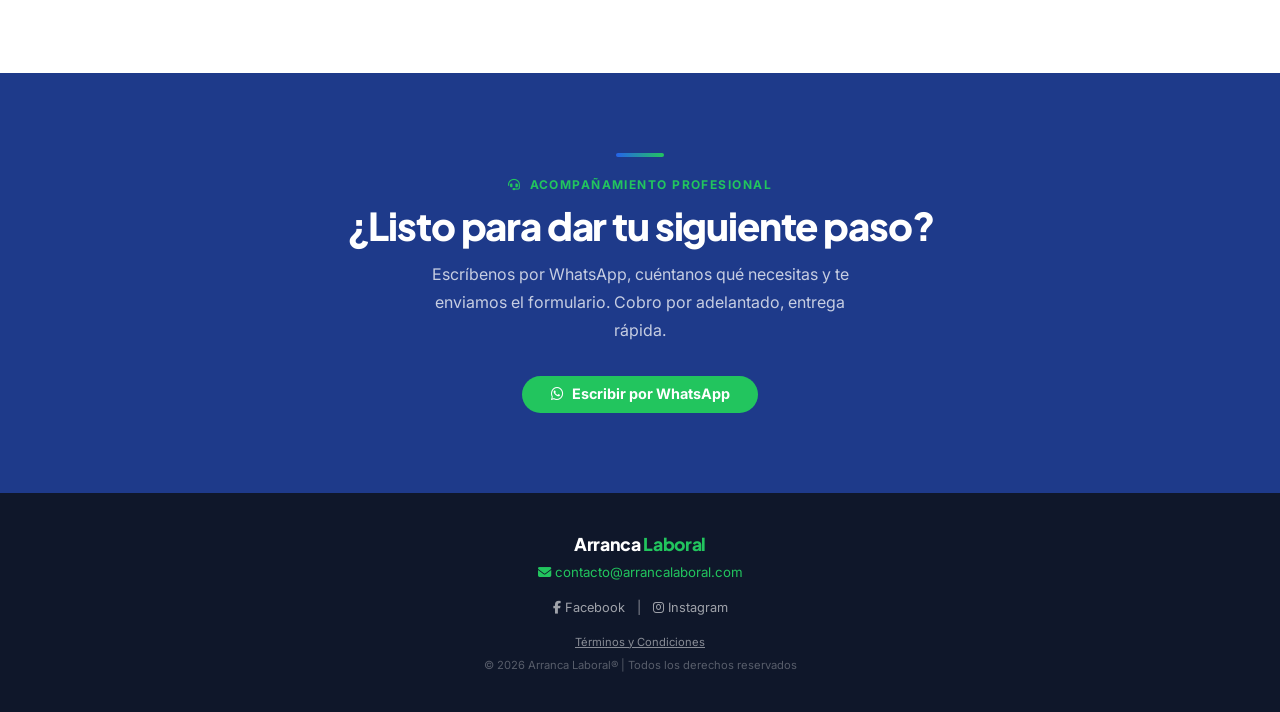
==== commit c65eaee4: "refactor: actualiza rutas y reorganiza estilos CSS" ====
--- a/index.html
+++ b/index.html
@@ -42,7 +42,8 @@
           Todo en un solo lugar.</p>
         <div class="hero-btns">
           <a href="#b2c" class="btn-primary">Comenzar aquí <i class="fas fa-arrow-right"></i></a>
-          <a href="https://wa.me/529992223432" target="_blank" class="btn-secondary-green"><i class="fab fa-whatsapp"></i>
+          <a href="https://wa.me/529992223432" target="_blank" class="btn-secondary-green"><i
+              class="fab fa-whatsapp"></i>
             WhatsApp</a>
         </div>
       </div>
@@ -277,7 +278,7 @@
       <h2 class="section-title" style="color:var(--blanco);text-align:center;">¿Listo para dar tu siguiente paso?</h2>
       <p style="color:rgba(255,255,255,0.75);max-width:460px;margin:0 auto 2rem;line-height:1.75;">Escríbenos por
         WhatsApp, cuéntanos qué necesitas y te enviamos el formulario. Cobro por adelantado, entrega rápida.</p>
-      <a href="https://wa.me/529992223432" target="_blank" class="btn-wa" style="font-size:1rem;padding:1rem 2.5rem;">
+      <a href="https://wa.me/529992223432" target="_blank" class="btn-wa">
         <i class="fab fa-whatsapp"></i> Escribir por WhatsApp
       </a>
     </div>
--- a/css/core/components.css
+++ b/css/core/components.css
@@ -198,44 +198,59 @@
    BOTONES UNIFICADOS
    ============================================ */
 
-/* Primario: azul sólido (comprar, acción principal) */
+/* BASE DE TODOS LOS BOTONES */
+.btn-primary,
+.btn-secondary,
+.btn-secondary-green,
+.btn-secondary-white,
+.btn-wa,
+.btn-white {
+  display: inline-flex;
+  align-items: center;
+  justify-content: center;
+  gap: 0.5rem;
+  padding: 0.7rem 1.8rem;
+  border-radius: 100px;
+  font-weight: 700;
+  font-size: 0.9rem;
+  text-decoration: none;
+  transition: all 0.2s ease;
+  cursor: pointer;
+  border: none;
+  line-height: 1;
+  white-space: nowrap;
+}
+
+/* Hover base para todos */
+.btn-primary:hover,
+.btn-secondary:hover,
+.btn-secondary-green:hover,
+.btn-secondary-white:hover,
+.btn-wa:hover,
+.btn-white:hover {
+  transform: translateY(-2px);
+}
+
+/* ============================================
+   COLORES ESPECÍFICOS
+   ============================================ */
+
+/* Primario azul sólido */
 .btn-primary {
   background: var(--azul);
   color: var(--blanco);
-  padding: 0.7rem 1.8rem;
-  border-radius: 100px;
-  text-decoration: none;
-  font-weight: 700;
-  font-size: 0.9rem;
-  transition: all 0.2s;
-  display: inline-flex;
-  align-items: center;
-  gap: 0.5rem;
-  border: none;
-  cursor: pointer;
 }
 
 .btn-primary:hover {
   background: var(--azul-medio);
-  transform: translateY(-2px);
   box-shadow: 0 8px 25px rgba(30, 58, 138, 0.25);
 }
 
-/* Secundario azul: contorno azul (opciones secundarias) */
+/* Secundario azul contorno */
 .btn-secondary {
   background: transparent;
   color: var(--azul);
-  padding: 0.7rem 1.8rem;
-  border-radius: 100px;
-  text-decoration: none;
-  font-weight: 700;
-  font-size: 0.9rem;
-  transition: all 0.2s;
-  display: inline-flex;
-  align-items: center;
-  gap: 0.5rem;
   border: 2px solid var(--azul);
-  cursor: pointer;
 }
 
 .btn-secondary:hover {
@@ -243,21 +258,11 @@
   color: var(--blanco);
 }
 
-/* Secundario verde: contorno verde (opciones verdes secundarias) */
+/* Secundario verde contorno */
 .btn-secondary-green {
   background: transparent;
   color: var(--verde-oscuro);
-  padding: 0.7rem 1.8rem;
-  border-radius: 100px;
-  text-decoration: none;
-  font-weight: 700;
-  font-size: 0.9rem;
-  transition: all 0.2s;
-  display: inline-flex;
-  align-items: center;
-  gap: 0.5rem;
   border: 2px solid var(--verde-oscuro);
-  cursor: pointer;
 }
 
 .btn-secondary-green:hover {
@@ -265,71 +270,36 @@
   color: var(--blanco);
 }
 
-/* Secundario blanco: borde blanco, texto blanco (para fondos oscuros) */
+/* Secundario blanco contorno (para fondos oscuros) */
 .btn-secondary-white {
   background: transparent;
   color: var(--blanco);
-  padding: 0.5rem 1.2rem;
-  border-radius: 100px;
-  text-decoration: none;
-  font-weight: 700;
-  font-size: 0.9rem;
-  transition: all 0.2s;
-  display: inline-flex;
-  align-items: center;
-  gap: 0.5rem;
   border: 2px solid var(--blanco);
-  cursor: pointer;
 }
 
 .btn-secondary-white:hover {
   background: var(--blanco);
   color: var(--azul);
-  transform: translateY(-2px);
-}
-
-/* WhatsApp: verde sólido (acción directa de conversación) */
+}
+
+/* WhatsApp verde sólido */
 .btn-wa {
   background: var(--verde);
   color: var(--blanco);
-  padding: 0.7rem 1.8rem;
-  border-radius: 100px;
-  text-decoration: none;
-  font-weight: 700;
-  font-size: 0.9rem;
-  transition: all 0.2s;
-  display: inline-flex;
-  align-items: center;
-  gap: 0.5rem;
-  border: none;
-  cursor: pointer;
 }
 
 .btn-wa:hover {
   background: var(--verde-oscuro);
-  transform: translateY(-2px);
   box-shadow: 0 8px 25px rgba(34, 197, 94, 0.25);
 }
 
-/* Botón blanco: fondo blanco, texto azul (casos especiales como divider) */
+/* Blanco sólido (casos especiales como divider) */
 .btn-white {
   background: var(--blanco);
   color: var(--azul);
-  padding: 0.8rem 2rem;
-  border-radius: 100px;
-  text-decoration: none;
-  font-weight: 700;
-  font-size: 0.9rem;
-  transition: all 0.2s;
-  display: inline-flex;
-  align-items: center;
-  gap: 0.5rem;
-  border: none;
-  cursor: pointer;
 }
 
 .btn-white:hover {
-  transform: translateY(-2px);
   box-shadow: 0 8px 20px rgba(0, 0, 0, 0.15);
 }
 
@@ -337,6 +307,7 @@
 .btn-primary-sm,
 .btn-secondary-sm,
 .btn-secondary-green-sm,
+.btn-secondary-white-sm,
 .btn-wa-sm,
 .btn-white-sm {
   padding: 0.5rem 1.2rem;
--- a/css/pages/index.css
+++ b/css/pages/index.css
@@ -177,4 +177,8 @@
   font-size: 0.8rem;
   font-weight: 700;
   margin-top: 2rem;
+}
+
+#contacto .section-inner::before {
+  margin: 0 auto 1rem;
 }
--- a/css/responsive.css
+++ b/css/responsive.css
@@ -81,7 +81,7 @@
 
 @media (max-width: 768px) {
 
-    /* ========== NAVBAR RESPONSIVE ========== */
+  /* ========== NAVBAR ========== */
   nav {
     flex-direction: column;
     align-items: center;
@@ -97,7 +97,7 @@
   }
   
   .nav-logo-text {
-    font-size: 0.9rem;
+    font-size: 0.85rem;
   }
   
   .nav-links {
@@ -144,18 +144,6 @@
     grid-template-columns: 1fr;
   }
   
-  /* ========== NAVEGACIÓN ========== */
-  .nav-links {
-    flex-wrap: wrap;
-    justify-content: center;
-    gap: 1rem;
-  }
-  
-  .dropdown-menu {
-    left: -1rem;
-    min-width: 180px;
-  }
-  
   /* ========== HERO INDEX ========== */
   .hero h1 {
     font-size: 2rem;
@@ -254,6 +242,7 @@
   }
   
   /* ========== BOTONES RESPONSIVOS ========== */
+  /* Todos los botones base */
   .btn-primary,
   .btn-secondary,
   .btn-secondary-green,
@@ -266,9 +255,11 @@
     padding: 0.6rem 1.2rem;
     font-size: 0.85rem;
     justify-content: center;
-  }
-  
-  /* Botones dentro de cards y opciones (excepto upgrade-card) */
+    width: 100%;
+    box-sizing: border-box;
+  }
+  
+  /* Botones dentro de cards y opciones */
   .card .btn-primary,
   .card .btn-secondary,
   .card .btn-secondary-green,
@@ -278,7 +269,23 @@
   .opcion-card .btn-secondary-green {
     width: 100%;
     display: flex;
-    box-sizing: border-box;
+  }
+  
+  /* Botones dobles se apilan */
+  .hero-btns,
+  .cta-btns {
+    flex-direction: column;
+    width: 100%;
+  }
+  
+  .hero-btns .btn-primary,
+  .hero-btns .btn-secondary,
+  .hero-btns .btn-wa,
+  .cta-btns .btn-primary,
+  .cta-btns .btn-secondary,
+  .cta-btns .btn-wa {
+    width: 100%;
+    justify-content: center;
   }
   
   /* ========== PREVENIR DESBORDAMIENTO ========== */
@@ -327,6 +334,7 @@
   .btn-white {
     padding: 0.5rem 1rem;
     font-size: 0.75rem;
+    width: 100%;
   }
   
   /* ========== ESTADÍSTICAS ========== */
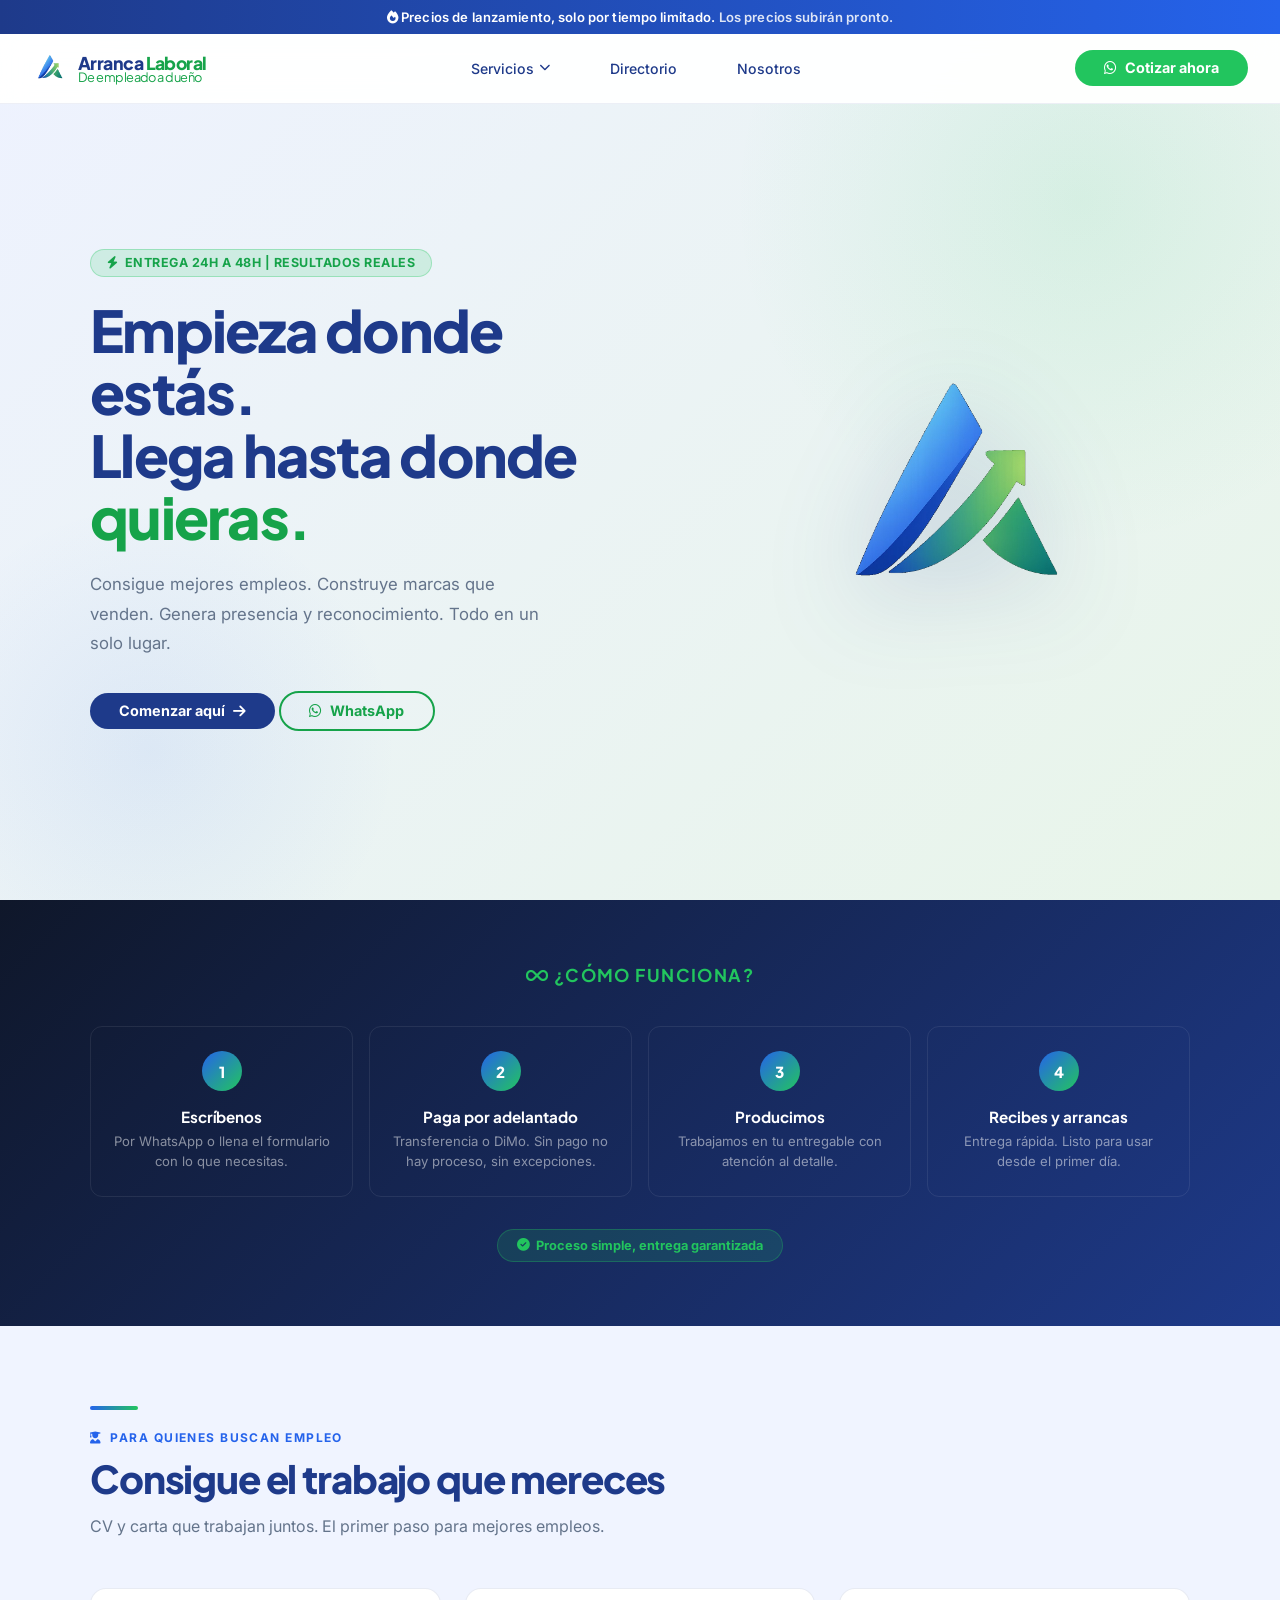
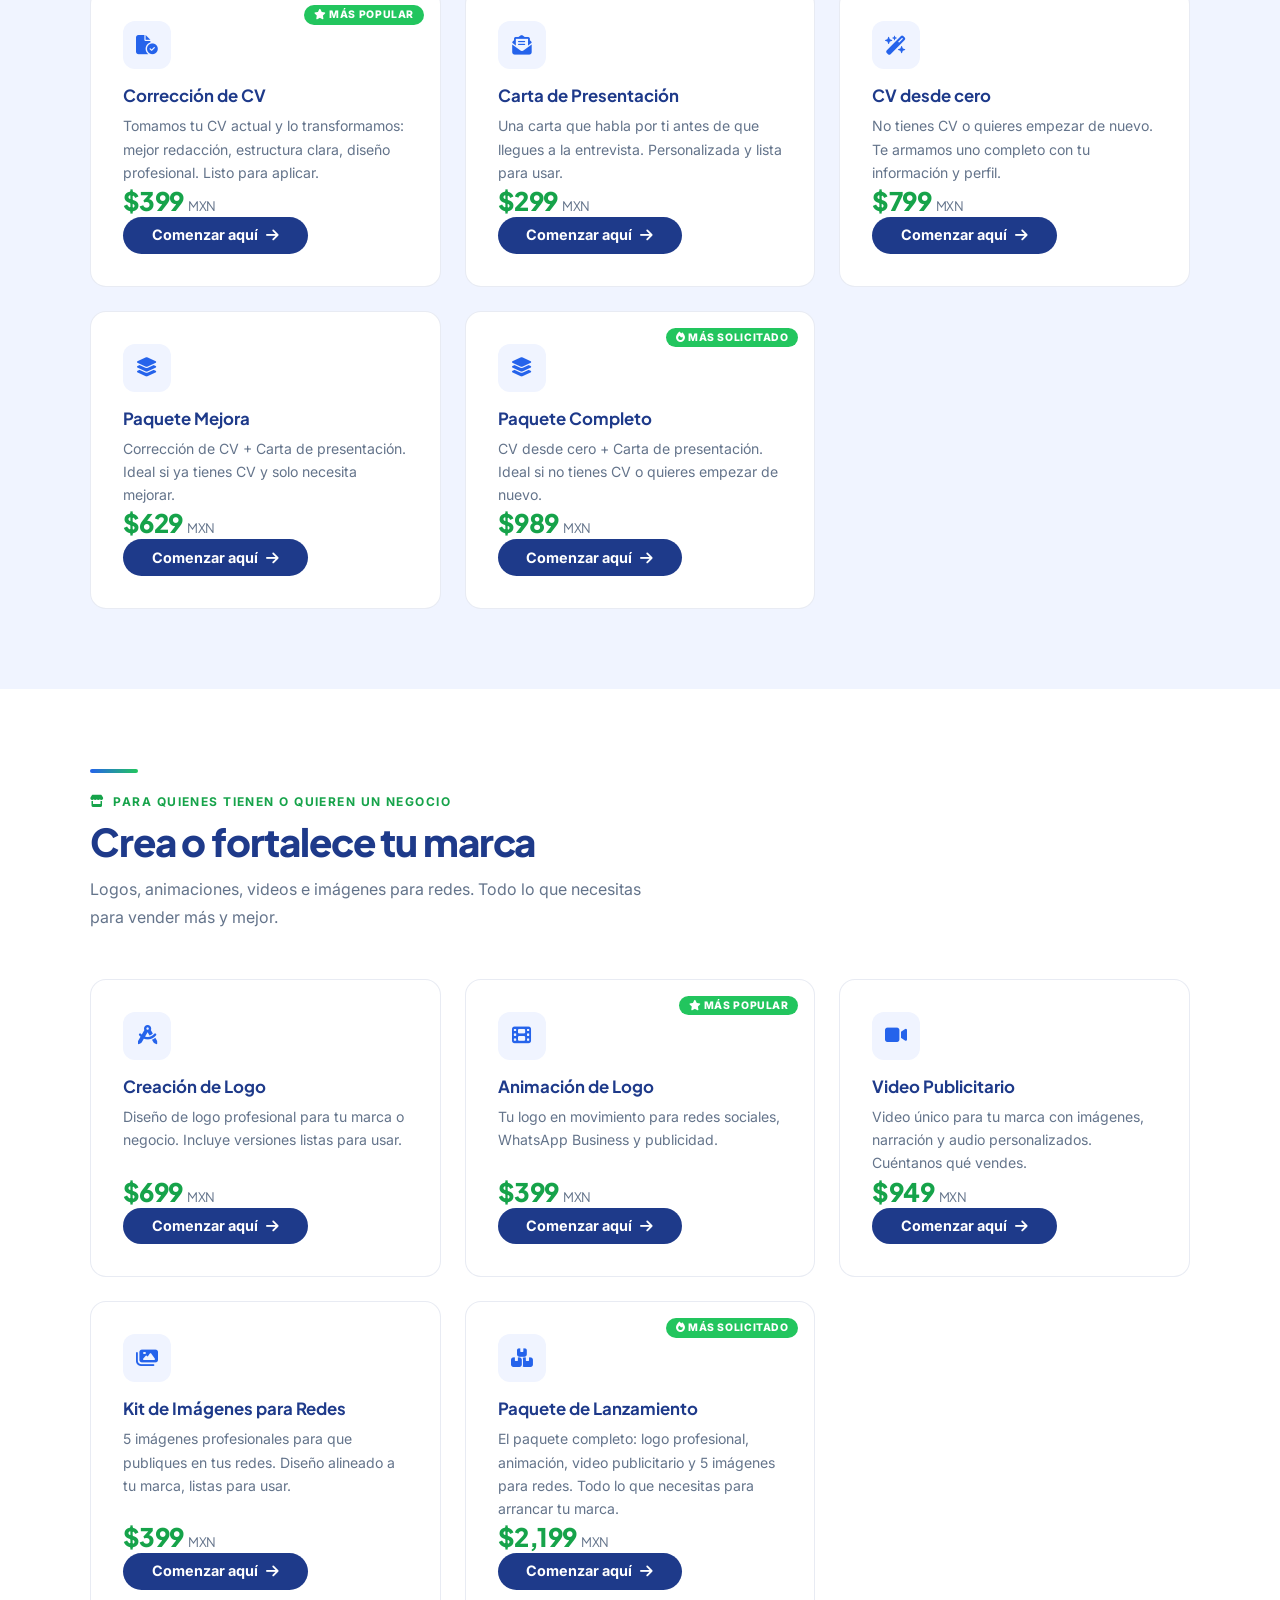
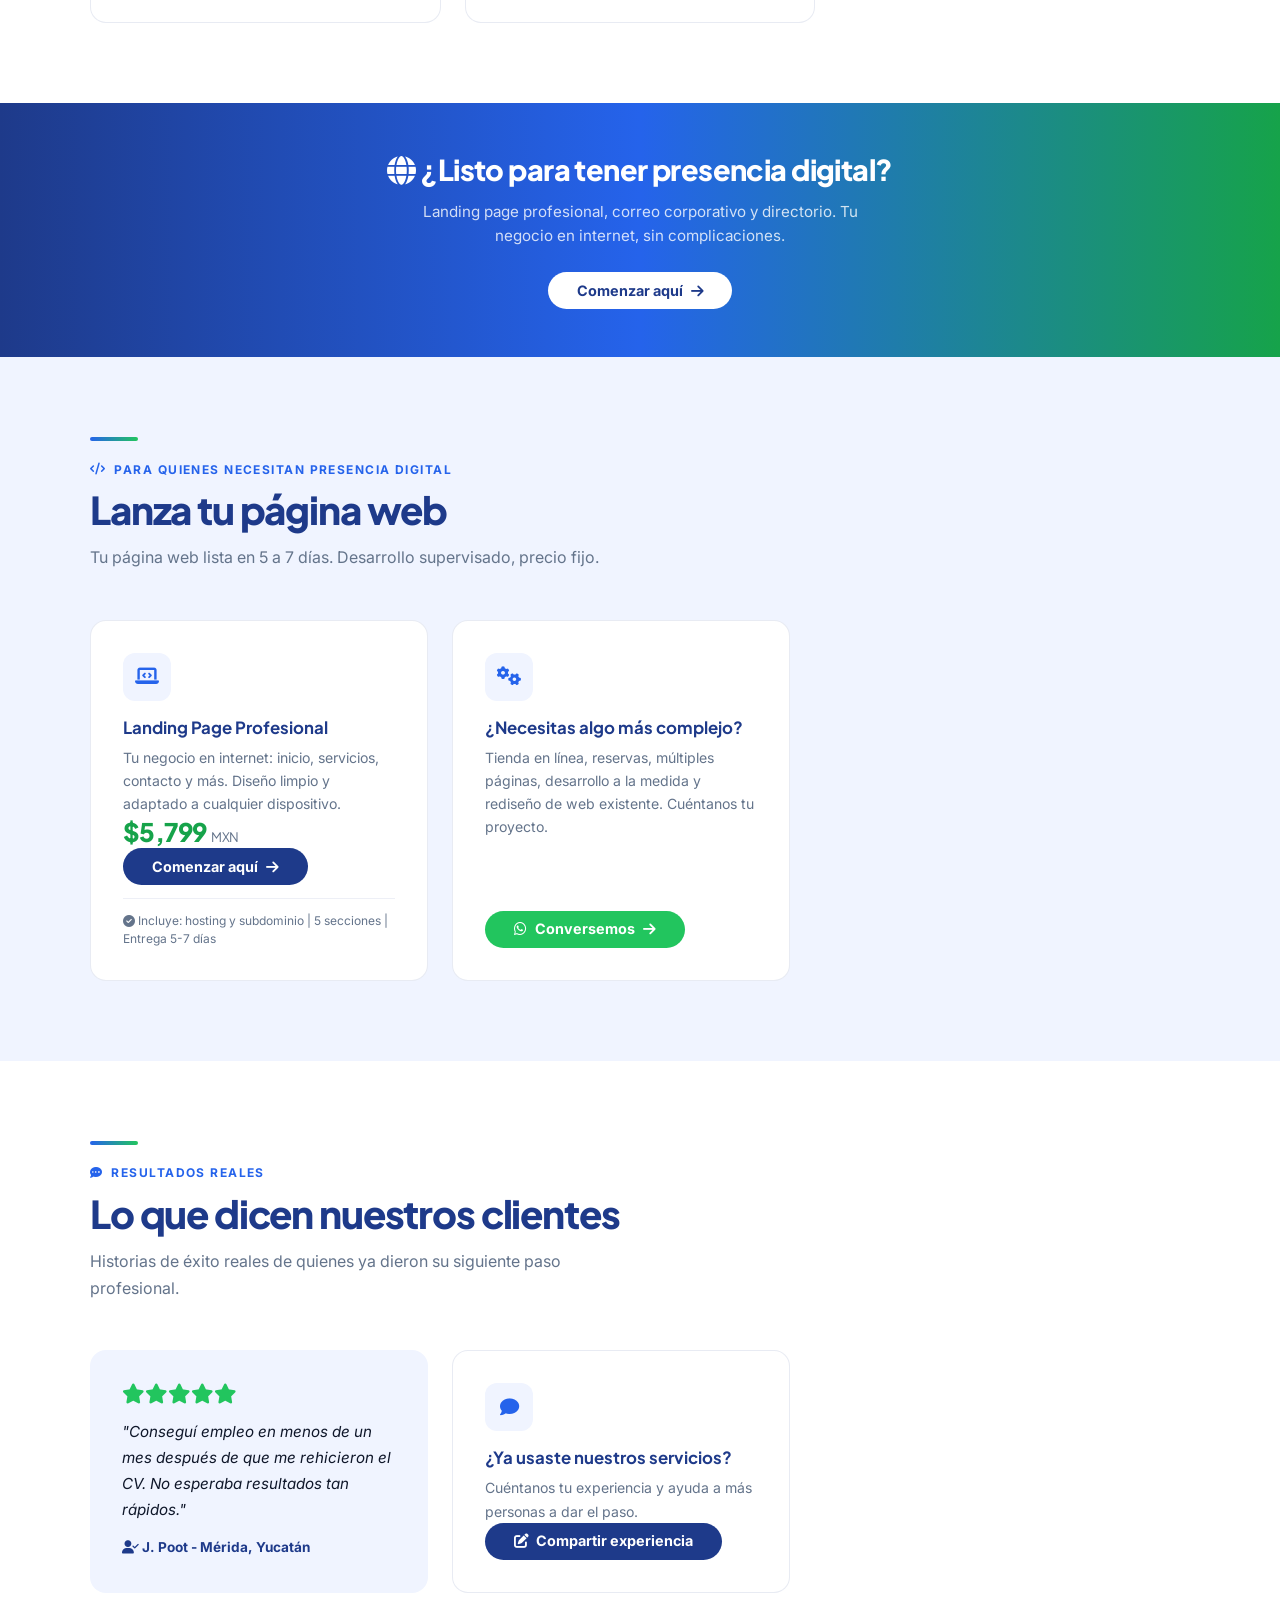
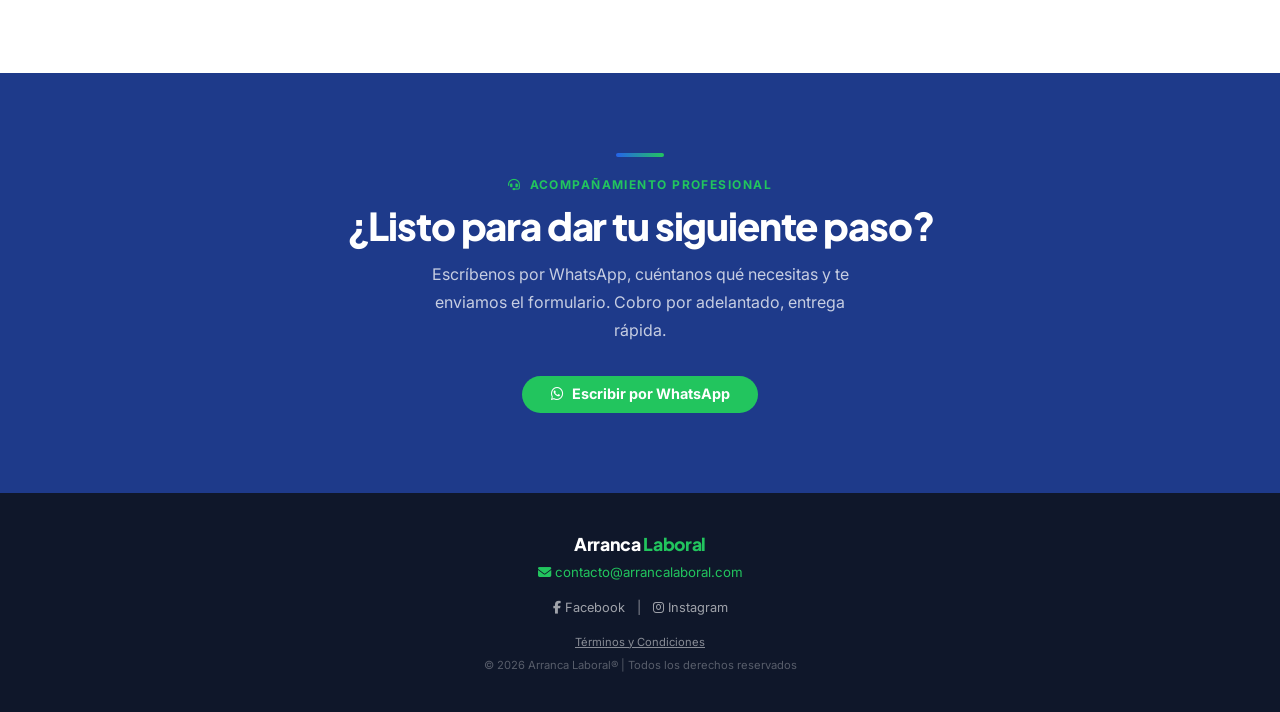
==== commit f33ef43c: "feat: menú móvil profesional y reorganización del proyecto - Implementa menú móvil con panel princip" ====
--- a/index.html
+++ b/index.html
@@ -17,9 +17,8 @@
   <!-- CSS GLOBAL -->
   <link rel="stylesheet" href="css/core/variables.css">
   <link rel="stylesheet" href="css/core/layout.css">
-  <link rel="stylesheet" href="css/core/components.css">
+  <link rel="stylesheet" href="css/core/ui.css">
   <link rel="stylesheet" href="css/pages/index.css">
-  <link rel="stylesheet" href="css/responsive.css">
 </head>
 
 <body>
@@ -83,6 +82,9 @@
     </div>
   </div>
 
+   <!-- ANCLA PARA "VER TODOS LOS SERVICIOS" (MENÚ MÓVIL) -->
+  <div id="servicios" style="scroll-margin-top: 80px;"></div>
+
   <!-- B2C - EMPLEO -->
   <section id="b2c" style="background:var(--gris-claro);">
     <div class="section-inner">
@@ -288,7 +290,7 @@
   <div id="footer-placeholder"></div>
 
   <!-- COMPONENTES GLOBALES JS -->
-  <script src="js/components.js"></script>
+  <script src="js/layout.js"></script>
 </body>
 
 </html>
--- a/css/core/layout.css
+++ b/css/core/layout.css
@@ -1,8 +1,10 @@
 /* ============================================
-   LAYOUT GLOBAL - Navbar, Banner, Footer
+   LAYOUT - BANNER, NAVBAR, FOOTER
    ============================================ */
 
-/* BANNER FIJO */
+/* ============================================
+   BANNER - BASE
+   ============================================ */
 .banner-lanzamiento {
   position: fixed;
   top: 0;
@@ -18,7 +20,9 @@
   letter-spacing: 0.01em;
 }
 
-/* NAVBAR */
+/* ============================================
+   NAVBAR - BASE (DESKTOP)
+   ============================================ */
 nav {
   position: fixed;
   top: 2.1rem;
@@ -29,6 +33,7 @@
   align-items: center;
   justify-content: space-between;
   padding: 1rem 2rem;
+  min-height: 70px;
   background: rgba(255, 255, 255, 0.95);
   backdrop-filter: blur(12px);
   border-bottom: 1px solid rgba(30, 58, 138, 0.08);
@@ -39,6 +44,7 @@
   align-items: center;
   gap: 0.6rem;
   text-decoration: none;
+  flex-shrink: 0;
 }
 
 .nav-logo img {
@@ -52,10 +58,20 @@
   font-size: 1.1rem;
   letter-spacing: -0.03em;
   color: var(--azul);
+  white-space: nowrap;
 }
 
 .nav-logo-text span {
   color: var(--verde-oscuro);
+}
+
+.nav-logo-sub {
+  display: block;
+  font-size: 0.8rem;
+  color: #4a5568;
+  font-weight: 400;
+  margin-top: -5px;
+  white-space: nowrap;
 }
 
 .nav-links {
@@ -65,7 +81,60 @@
   align-items: center;
 }
 
-/* Dropdown */
+/* Botón hamburguesa - una sola declaración, oculto en desktop */
+.menu-open-btn {
+  display: none;
+  flex-direction: column;
+  justify-content: space-between;
+  width: 26px;
+  height: 18px;
+  cursor: pointer;
+  background: none;
+  border: none;
+  padding: 0;
+  z-index: 100;
+}
+
+.menu-open-btn span {
+  display: block;
+  width: 100%;
+  height: 2px;
+  background: var(--azul);
+  border-radius: 2px;
+  transition: all 0.3s ease;
+}
+
+/* Elementos ocultos en desktop - una sola declaración cada uno */
+.nav-close-btn  { display: none; }
+.nav-close-item { display: none; }
+.nav-overlay    { display: none; }
+.btn-mobile     { display: none; }
+.nav-panel-servicios { display: none; }
+.nav-cta-item   { display: none; }
+
+/* Botón WhatsApp desktop */
+.btn-header-wa {
+  display: flex;
+  align-items: center;
+  gap: 8px;
+  background: var(--verde);
+  color: white;
+  padding: 8px 16px;
+  border-radius: 100px;
+  font-size: 0.85rem;
+  font-weight: 600;
+  margin-left: 10px;
+  text-decoration: none;
+  flex-shrink: 0;
+}
+
+.btn-header-wa:hover {
+  background: var(--verde-oscuro);
+}
+
+/* ============================================
+   DROPDOWN - BASE (DESKTOP)
+   ============================================ */
 .dropdown {
   position: relative;
 }
@@ -79,10 +148,11 @@
   color: var(--azul);
   cursor: pointer;
   padding: 0.5rem 0;
-  display: flex;
+  display: inline-flex;
   align-items: center;
   gap: 0.35rem;
   transition: color 0.2s;
+  text-decoration: none;
 }
 
 .dropdown-toggle i {
@@ -103,8 +173,6 @@
   position: absolute;
   top: calc(100% + 0.65rem);
   left: -0.5rem;
-  background: var(--blanco);
-  backdrop-filter: blur(4px);
   background: rgba(255, 255, 255, 0.98);
   border-radius: 1rem;
   box-shadow: 0 12px 28px rgba(0, 0, 0, 0.08), 0 0 0 1px rgba(0, 0, 0, 0.02);
@@ -144,7 +212,9 @@
   padding-left: 1.5rem;
 }
 
-.nav-links>li>a {
+/* Estilos unificados para enlaces del menú desktop */
+.nav-links > li > a,
+.nav-links > li .dropdown-toggle {
   text-decoration: none;
   color: var(--azul);
   font-weight: 500;
@@ -152,7 +222,8 @@
   transition: color 0.2s;
 }
 
-.nav-links>li>a:hover {
+.nav-links > li > a:hover,
+.nav-links > li .dropdown-toggle:hover {
   color: var(--verde-oscuro);
 }
 
@@ -176,7 +247,9 @@
   color: white !important;
 }
 
-/* FOOTER */
+/* ============================================
+   FOOTER - BASE
+   ============================================ */
 footer {
   background: var(--negro);
   color: rgba(255, 255, 255, 0.5);
@@ -213,4 +286,385 @@
 
 footer a:hover {
   opacity: 0.8;
+}
+
+/* ============================================
+   RESPONSIVE - MÓVIL
+   ============================================ */
+@media (max-width: 768px) {
+
+  nav {
+    padding: 1rem 1rem;
+    padding-top: 1.2rem;
+    display: flex;
+    align-items: center;
+    justify-content: space-between;
+    gap: 0.5rem;
+    min-height: 65px;
+    top: 2.4rem;
+  }
+
+  .nav-logo {
+    flex: 0 0 auto;
+    max-width: 60%;
+  }
+
+  .nav-logo img {
+    height: 32px;
+    width: auto;
+  }
+
+  .nav-logo-text {
+    font-size: 0.85rem;
+  }
+
+  .nav-logo-sub {
+    font-size: 0.65rem;
+    margin-top: -2px;
+  }
+
+  /* Mostrar hamburguesa */
+  .menu-open-btn {
+    display: flex;
+    flex: 0 0 26px;
+    width: 26px;
+    height: 20px;
+  }
+
+  /* Ocultar botón WhatsApp desktop */
+  .btn-header-wa {
+    display: none !important;
+  }
+
+  /* Botón WhatsApp móvil - PROPORCIONAL */
+  .btn-header-wa-mobile {
+    display: flex !important;
+    align-items: center;
+    justify-content: center;
+    gap: 5px;
+    background: var(--verde);
+    color: white;
+    padding: 6px 14px;
+    border-radius: 100px;
+    font-size: 0.75rem;
+    font-weight: 600;
+    text-decoration: none;
+    flex: 0 0 auto;
+    white-space: nowrap;
+    height: 34px;
+    line-height: 1;
+  }
+
+  .btn-header-wa-mobile i {
+    font-size: 0.75rem;
+  }
+
+  .btn-header-wa-mobile:hover {
+    background: var(--verde-oscuro);
+  }
+
+  /* Panel principal */
+  .nav-links {
+    position: fixed;
+    top: 0;
+    right: -100%;
+    width: 82%;
+    max-width: 300px;
+    height: 100vh;
+    background: var(--blanco);
+    flex-direction: column;
+    justify-content: flex-start;
+    align-items: stretch;
+    gap: 0;
+    padding: 0;
+    transition: right 0.3s cubic-bezier(0.4, 0, 0.2, 1);
+    z-index: 4000;
+    box-shadow: -4px 0 20px rgba(0, 0, 0, 0.1);
+    overflow-y: auto;
+  }
+
+  .nav-links.active {
+    right: 0;
+  }
+
+  .nav-links li {
+    width: 100%;
+  }
+
+  /* Botón X de cierre */
+  .nav-close-item {
+    display: flex;
+    justify-content: flex-end;
+    padding: 16px 16px 8px;
+  }
+
+  .nav-close-btn {
+    display: flex;
+    width: 36px;
+    height: 36px;
+    align-items: center;
+    justify-content: center;
+    cursor: pointer;
+    border-radius: 50%;
+    border: 1px solid rgba(0, 0, 0, 0.1);
+    background: var(--gris-claro);
+  }
+
+  .nav-close-btn i {
+    color: var(--azul);
+    font-size: 1rem;
+  }
+
+  /* Enlaces del panel */
+  .nav-links li a,
+  .nav-links li .dropdown-toggle {
+    display: flex;
+    align-items: center;
+    justify-content: center;
+    width: 100%;
+    padding: 14px 16px;
+    font-weight: 700;
+    font-size: 1rem;
+    color: var(--negro);
+    text-decoration: none;
+    background: none;
+    border: none;
+    cursor: pointer;
+    box-sizing: border-box;
+  }
+
+  /* Ocultar dropdown-menu en móvil (se usa panel secundario) */
+  .dropdown-menu {
+    display: none !important;
+  }
+
+  /* Flecha apunta a la derecha en móvil */
+  .dropdown-toggle i {
+    transform: rotate(-90deg) !important;
+  }
+
+  /* Botón WhatsApp en panel - FORZAR VISIBILIDAD con selector específico */
+  .nav-cta-item {
+    display: block !important;
+    padding: 8px 16px 24px;
+  }
+
+  .nav-cta-item .btn-mobile {
+    display: flex !important;
+    align-items: center;
+    justify-content: center;
+    gap: 8px;
+    width: 100%;
+    background: var(--verde);
+    color: white !important;
+    padding: 13px 16px;
+    border-radius: 10px;
+    font-weight: 600;
+    font-size: 1rem;
+    text-decoration: none;
+    box-sizing: border-box;
+  }
+
+  .nav-cta-item .btn-mobile:hover {
+    background: var(--verde-oscuro) !important;
+  }
+
+  /* Overlay - z-index 91 (detrás del navbar y menú) */
+  .nav-overlay {
+    display: block;
+    position: fixed;
+    top: 0;
+    left: 0;
+    width: 100%;
+    height: 100%;
+    background: rgba(0, 0, 0, 0.5);
+    z-index: 91 !important;
+    opacity: 0;
+    visibility: hidden;
+    transition: opacity 0.3s ease, visibility 0.3s ease;
+  }
+
+  .nav-overlay.active {
+    opacity: 1;
+    visibility: visible;
+  }
+
+  /* Panel secundario: Servicios - z-index ENCIMA del overlay */
+  .nav-panel-servicios {
+    display: flex;
+    flex-direction: column;
+    position: fixed;
+    top: 0;
+    right: -100%;
+    width: 82%;
+    max-width: 300px;
+    height: 100vh;
+    background: var(--blanco);
+    z-index: 4001;
+    padding: 0;
+    transition: right 0.3s cubic-bezier(0.4, 0, 0.2, 1);
+    box-shadow: -4px 0 20px rgba(0, 0, 0, 0.1);
+    overflow-y: auto;
+  }
+
+  .nav-panel-servicios.active {
+    right: 0;
+  }
+
+  /* HEADER del panel secundario: Atrás + X */
+  .nav-panel-header {
+    display: flex;
+    justify-content: space-between;
+    align-items: center;
+    padding: 16px 16px 8px;
+  }
+
+  .nav-panel-header .nav-back-btn {
+    display: flex;
+    align-items: center;
+    gap: 8px;
+    background: none;
+    border: none;
+    color: var(--azul);
+    font-weight: 700;
+    font-size: 0.9rem;
+    cursor: pointer;
+    padding: 8px 0;
+  }
+
+  .nav-panel-header .nav-back-btn i {
+    font-size: 0.8rem;
+  }
+
+  .nav-panel-header .nav-close-btn {
+    display: flex;
+    width: 36px;
+    height: 36px;
+    align-items: center;
+    justify-content: center;
+    cursor: pointer;
+    border-radius: 50%;
+    border: 1px solid rgba(0, 0, 0, 0.1);
+    background: var(--gris-claro);
+  }
+
+  .nav-panel-header .nav-close-btn i {
+    color: var(--azul);
+    font-size: 1rem;
+  }
+
+  /* Botón back antiguo (oculto, se usa el del header) */
+  .nav-back-btn:not(.nav-panel-header .nav-back-btn) {
+    display: none;
+  }
+
+  .nav-panel-titulo {
+    font-family: 'Plus Jakarta Sans', sans-serif;
+    font-weight: 800;
+    font-size: 1.3rem;
+    color: var(--azul);
+    padding: 0 16px 20px;
+    margin: 0;
+    border-bottom: 1px solid rgba(0,0,0,0.06);
+  }
+
+  .nav-panel-item {
+    display: flex;
+    align-items: center;
+    gap: 14px;
+    padding: 16px;
+    text-decoration: none;
+    border-bottom: 1px solid rgba(0,0,0,0.04);
+    transition: background 0.2s;
+  }
+
+  .nav-panel-item:hover {
+    background: var(--gris-claro);
+  }
+
+  .nav-panel-icon {
+    width: 40px;
+    height: 40px;
+    border-radius: 10px;
+    background: rgba(37, 99, 235, 0.08);
+    display: flex;
+    align-items: center;
+    justify-content: center;
+    flex-shrink: 0;
+    color: var(--azul);
+    font-size: 1rem;
+  }
+
+  .nav-panel-nombre {
+    display: block;
+    font-weight: 700;
+    font-size: 0.95rem;
+    color: var(--negro);
+  }
+
+  .nav-panel-desc {
+    display: block;
+    font-size: 0.78rem;
+    color: #6b7280;
+    margin-top: 2px;
+  }
+}
+
+/* ============================================
+   DESKTOP
+   ============================================ */
+@media (min-width: 769px) {
+
+  .menu-open-btn,
+  .nav-close-btn,
+  .nav-close-item,
+  .nav-overlay,
+  .nav-panel-servicios,
+  .nav-cta-item {
+    display: none !important;
+  }
+
+  .btn-mobile {
+    display: none !important;
+  }
+
+  /* Ocultar botón WhatsApp móvil en desktop */
+  .btn-header-wa-mobile {
+    display: none !important;
+  }
+
+  .nav-links {
+    position: static;
+    right: auto;
+    width: auto;
+    height: auto;
+    background: transparent;
+    flex-direction: row;
+    padding: 0;
+    box-shadow: none;
+    gap: 2rem;
+  }
+
+  .nav-links li {
+    width: auto;
+  }
+
+  .nav-links a {
+    padding: 8px 14px;
+  }
+
+  .dropdown-menu {
+    display: block !important;
+    opacity: 0;
+    visibility: hidden;
+  }
+
+  .dropdown:hover .dropdown-menu {
+    opacity: 1;
+    visibility: visible;
+  }
+
+  .dropdown-toggle i {
+    transform: none !important;
+  }
 }
--- a/css/core/ui.css
+++ b/css/core/ui.css
@@ -0,0 +1,645 @@
+/* ============================================
+   UI - COMPONENTES REUTILIZABLES
+   ============================================ */
+
+/* ============================================
+   SECCIONES BASE
+   ============================================ */
+section {
+  padding: 5rem 2rem;
+}
+
+.section-inner {
+  max-width: 1100px;
+  margin: 0 auto;
+}
+
+.section-inner::before {
+  content: '';
+  display: block;
+  width: 48px;
+  height: 4px;
+  background: linear-gradient(90deg, var(--azul-medio), var(--verde));
+  border-radius: 2px;
+  margin-bottom: 1rem;
+}
+
+.section-tag {
+  display: inline-flex;
+  align-items: center;
+  gap: 0.5rem;
+  font-size: 0.75rem;
+  font-weight: 700;
+  letter-spacing: 0.12em;
+  text-transform: uppercase;
+  margin-bottom: 0.8rem;
+}
+
+.section-tag.azul {
+  color: var(--azul-medio);
+}
+
+.section-tag.verde {
+  color: var(--verde-oscuro);
+}
+
+.section-title {
+  font-family: 'Plus Jakarta Sans', sans-serif;
+  font-size: clamp(1.9rem, 3vw, 2.8rem);
+  font-weight: 800;
+  color: var(--azul);
+  margin-bottom: 0.8rem;
+  line-height: 1.1;
+  letter-spacing: -0.03em;
+}
+
+.section-desc {
+  font-size: 1rem;
+  color: var(--gris-texto);
+  max-width: 560px;
+  line-height: 1.7;
+  margin-bottom: 3rem;
+}
+
+/* ============================================
+   CARDS
+   ============================================ */
+.cards-grid {
+  display: grid;
+  grid-template-columns: repeat(auto-fit, minmax(260px, 1fr));
+  gap: 1.5rem;
+}
+
+.card {
+  background: var(--blanco);
+  border-radius: 16px;
+  padding: 2rem;
+  border: 1px solid rgba(30, 58, 138, 0.1);
+  transition: all 0.25s;
+  position: relative;
+  overflow: hidden;
+  display: flex;
+  flex-direction: column;
+  align-items: flex-start;
+}
+
+.card .card-desc {
+  flex: 1;
+}
+
+.card::before {
+  content: '';
+  position: absolute;
+  top: 0;
+  left: 0;
+  right: 0;
+  height: 3px;
+  background: linear-gradient(90deg, var(--azul-medio), var(--verde));
+  opacity: 0;
+  transition: opacity 0.25s;
+}
+
+.card:hover {
+  transform: translateY(-4px);
+  box-shadow: 0 16px 40px rgba(30, 58, 138, 0.12);
+}
+
+.card:hover::before {
+  opacity: 1;
+}
+
+.card-icon {
+  width: 48px;
+  height: 48px;
+  background: var(--gris-claro);
+  border-radius: 12px;
+  display: flex;
+  align-items: center;
+  justify-content: center;
+  margin-bottom: 1rem;
+  color: var(--azul-medio);
+  font-size: 1.2rem;
+  transition: all 0.25s;
+}
+
+.card:hover .card-icon {
+  background: var(--azul);
+  color: var(--blanco);
+}
+
+.card-title {
+  font-family: 'Plus Jakarta Sans', sans-serif;
+  font-size: 1.05rem;
+  font-weight: 700;
+  color: var(--azul);
+  margin-bottom: 0.5rem;
+}
+
+.card-desc {
+  font-size: 0.88rem;
+  color: var(--gris-texto);
+  line-height: 1.65;
+}
+
+.card-price {
+  font-family: 'Plus Jakarta Sans', sans-serif;
+  font-size: 1.6rem;
+  font-weight: 800;
+  color: var(--verde-oscuro);
+  letter-spacing: -0.02em;
+}
+
+.card-price span {
+  font-size: 0.82rem;
+  font-weight: 400;
+  color: var(--gris-texto);
+}
+
+.discount-badge {
+  font-size: 0.8rem;
+  color: #27ae60;
+  font-weight: 600;
+  margin-top: 0.25rem;
+}
+
+.card-limite {
+  font-size: 0.75rem;
+  color: var(--gris-texto);
+  margin-top: 0.8rem;
+  padding-top: 0.8rem;
+  border-top: 1px solid rgba(30, 58, 138, 0.08);
+  line-height: 1.5;
+}
+
+.popular-badge {
+  position: absolute;
+  top: 1rem;
+  right: 1rem;
+  background: var(--verde);
+  color: var(--blanco);
+  font-size: 0.65rem;
+  font-weight: 800;
+  padding: 0.2rem 0.6rem;
+  border-radius: 100px;
+  text-transform: uppercase;
+  letter-spacing: 0.06em;
+}
+
+.badge-nuevo {
+  background: var(--verde);
+  color: var(--blanco);
+  font-size: 0.62rem;
+  font-weight: 700;
+  padding: 0.15rem 0.5rem;
+  border-radius: 100px;
+  text-transform: uppercase;
+  vertical-align: middle;
+  margin-left: 0.4rem;
+  letter-spacing: 0.04em;
+}
+
+/* ============================================
+   BOTONES UNIFICADOS
+   ============================================ */
+.btn-primary,
+.btn-secondary,
+.btn-secondary-green,
+.btn-secondary-white,
+.btn-wa,
+.btn-white {
+  display: inline-flex;
+  align-items: center;
+  justify-content: center;
+  gap: 0.5rem;
+  padding: 0.7rem 1.8rem;
+  border-radius: 100px;
+  font-weight: 700;
+  font-size: 0.9rem;
+  text-decoration: none;
+  transition: all 0.2s ease;
+  cursor: pointer;
+  border: none;
+  line-height: 1;
+  white-space: nowrap;
+}
+
+.btn-primary:hover,
+.btn-secondary:hover,
+.btn-secondary-green:hover,
+.btn-secondary-white:hover,
+.btn-wa:hover,
+.btn-white:hover {
+  transform: translateY(-2px);
+}
+
+.btn-primary {
+  background: var(--azul);
+  color: var(--blanco);
+}
+
+.btn-primary:hover {
+  background: var(--azul-medio);
+  box-shadow: 0 8px 25px rgba(30, 58, 138, 0.25);
+}
+
+.btn-secondary {
+  background: transparent;
+  color: var(--azul);
+  border: 2px solid var(--azul);
+}
+
+.btn-secondary:hover {
+  background: var(--azul);
+  color: var(--blanco);
+}
+
+.btn-secondary-green {
+  background: transparent;
+  color: var(--verde-oscuro);
+  border: 2px solid var(--verde-oscuro);
+}
+
+.btn-secondary-green:hover {
+  background: var(--verde-oscuro);
+  color: var(--blanco);
+}
+
+.btn-secondary-white {
+  background: transparent;
+  color: var(--blanco);
+  border: 2px solid var(--blanco);
+}
+
+.btn-secondary-white:hover {
+  background: var(--blanco);
+  color: var(--azul);
+}
+
+.btn-wa {
+  background: var(--verde);
+  color: var(--blanco);
+}
+
+.btn-wa:hover {
+  background: var(--verde-oscuro);
+  box-shadow: 0 8px 25px rgba(34, 197, 94, 0.25);
+}
+
+.btn-white {
+  background: var(--blanco);
+  color: var(--azul);
+}
+
+.btn-white:hover {
+  box-shadow: 0 8px 20px rgba(0, 0, 0, 0.15);
+}
+
+.btn-primary-sm,
+.btn-secondary-sm,
+.btn-secondary-green-sm,
+.btn-secondary-white-sm,
+.btn-wa-sm,
+.btn-white-sm {
+  padding: 0.5rem 1.2rem;
+  font-size: 0.8rem;
+}
+
+/* ============================================
+   METODOLOGÍA
+   ============================================ */
+.metodologia-bg {
+  background: linear-gradient(135deg, #0f172a 0%, #1e3a8a 100%);
+}
+
+.metodologia-bg .section-inner::before {
+  background: linear-gradient(90deg, var(--verde), rgba(34, 197, 94, 0.4));
+}
+
+.metodologia-bg .section-tag {
+  color: var(--verde);
+}
+
+.metodologia-bg .section-title {
+  color: var(--blanco);
+}
+
+.metodologia-bg .section-desc {
+  color: rgba(255, 255, 255, 0.65);
+}
+
+.metodo-grid {
+  display: grid;
+  grid-template-columns: repeat(auto-fit, minmax(240px, 1fr));
+  gap: 1.5rem;
+}
+
+.metodo-card {
+  padding: 1.8rem;
+  border: 1px solid rgba(255, 255, 255, 0.08);
+  border-radius: 16px;
+  background: rgba(255, 255, 255, 0.03);
+  transition: all 0.25s;
+}
+
+.metodo-card:hover {
+  background: rgba(34, 197, 94, 0.06);
+  border-color: rgba(34, 197, 94, 0.2);
+  transform: translateY(-4px);
+}
+
+.metodo-icon {
+  width: 44px;
+  height: 44px;
+  background: rgba(34, 197, 94, 0.12);
+  border-radius: 10px;
+  display: flex;
+  align-items: center;
+  justify-content: center;
+  color: var(--verde);
+  font-size: 1rem;
+  margin-bottom: 1rem;
+}
+
+.metodo-num {
+  font-family: 'Plus Jakarta Sans', sans-serif;
+  font-size: 2.2rem;
+  font-weight: 800;
+  color: rgba(34, 197, 94, 0.2);
+  line-height: 1;
+  margin-bottom: 0.6rem;
+  letter-spacing: -0.04em;
+}
+
+.metodo-card h3 {
+  font-family: 'Plus Jakarta Sans', sans-serif;
+  font-size: 1rem;
+  font-weight: 700;
+  color: var(--blanco);
+  margin-bottom: 0.5rem;
+}
+
+.metodo-card p {
+  font-size: 0.85rem;
+  color: rgba(255, 255, 255, 0.55);
+  line-height: 1.6;
+}
+
+/* ============================================
+   EQUIPO STATS
+   ============================================ */
+.equipo-stats {
+  display: grid;
+  grid-template-columns: repeat(3, 1fr);
+  gap: 1rem;
+  margin-bottom: 3rem;
+}
+
+.equipo-stat {
+  text-align: center;
+  padding: 2rem;
+  background: var(--gris-claro);
+  border-radius: 16px;
+}
+
+.equipo-stat-num {
+  font-family: 'Plus Jakarta Sans', sans-serif;
+  font-size: 3rem;
+  font-weight: 800;
+  color: var(--azul);
+  line-height: 1;
+  margin-bottom: 0.4rem;
+  letter-spacing: -0.04em;
+}
+
+.equipo-stat-num span {
+  color: var(--verde-oscuro);
+}
+
+.equipo-stat-label {
+  font-size: 0.85rem;
+  color: var(--gris-texto);
+  font-weight: 500;
+}
+
+/* ============================================
+   VALORES GRID
+   ============================================ */
+.valores-grid {
+  display: grid;
+  grid-template-columns: repeat(auto-fit, minmax(220px, 1fr));
+  gap: 1.5rem;
+}
+
+.valor-card {
+  padding: 1.8rem;
+  border-radius: 16px;
+  border: 1px solid rgba(30, 58, 138, 0.1);
+  transition: all 0.25s;
+}
+
+.valor-card:hover {
+  transform: translateY(-4px);
+  box-shadow: 0 12px 30px rgba(30, 58, 138, 0.1);
+  border-color: rgba(34, 197, 94, 0.3);
+}
+
+.valor-icon {
+  width: 48px;
+  height: 48px;
+  background: var(--gris-claro);
+  border-radius: 12px;
+  display: flex;
+  align-items: center;
+  justify-content: center;
+  color: var(--azul-medio);
+  font-size: 1.1rem;
+  margin-bottom: 1rem;
+  transition: all 0.25s;
+}
+
+.valor-card:hover .valor-icon {
+  background: var(--azul);
+  color: var(--blanco);
+}
+
+.valor-title {
+  font-family: 'Plus Jakarta Sans', sans-serif;
+  font-size: 1rem;
+  font-weight: 700;
+  color: var(--azul);
+  margin-bottom: 0.5rem;
+}
+
+.valor-desc {
+  font-size: 0.85rem;
+  color: var(--gris-texto);
+  line-height: 1.6;
+}
+
+/* ============================================
+   DIVIDER
+   ============================================ */
+.divider {
+  background: linear-gradient(90deg, var(--azul) 0%, var(--azul-medio) 50%, var(--verde-oscuro) 100%);
+  padding: 3rem 2rem;
+  text-align: center;
+}
+
+.divider h2 {
+  font-family: 'Plus Jakarta Sans', sans-serif;
+  font-size: clamp(1.3rem, 2.5vw, 1.8rem);
+  font-weight: 800;
+  color: var(--blanco);
+  margin-bottom: 0.8rem;
+  letter-spacing: -0.02em;
+}
+
+.divider p {
+  color: rgba(255, 255, 255, 0.8);
+  font-size: 0.95rem;
+  max-width: 480px;
+  margin: 0 auto 1.5rem;
+  line-height: 1.6;
+}
+
+/* ============================================
+   CTA FINAL
+   ============================================ */
+.cta-final {
+  background: var(--azul);
+  text-align: center;
+  padding: 5rem 2rem;
+}
+
+.cta-final .section-inner::before {
+  background: linear-gradient(90deg, var(--verde), rgba(34, 197, 94, 0.3));
+  margin: 0 auto 1rem;
+}
+
+.cta-final h2 {
+  font-family: 'Plus Jakarta Sans', sans-serif;
+  font-size: clamp(1.8rem, 3vw, 2.6rem);
+  font-weight: 800;
+  color: var(--blanco);
+  margin-bottom: 1rem;
+  letter-spacing: -0.03em;
+}
+
+.cta-final p {
+  color: rgba(255, 255, 255, 0.72);
+  max-width: 460px;
+  margin: 0 auto 2rem;
+  line-height: 1.75;
+  font-size: 1rem;
+}
+
+.cta-btns {
+  display: flex;
+  gap: 1rem;
+  justify-content: center;
+  flex-wrap: wrap;
+}
+
+/* ============================================
+   UI - RESPONSIVE
+   ============================================ */
+
+@media (max-width: 992px) {
+  .cards-grid {
+    grid-template-columns: repeat(auto-fit, minmax(280px, 1fr));
+  }
+  
+  .pasos {
+    grid-template-columns: repeat(2, 1fr);
+  }
+  
+  .metodo-grid,
+  .valores-grid {
+    grid-template-columns: repeat(2, 1fr);
+  }
+}
+
+@media (max-width: 768px) {
+  .cards-grid,
+  .metodo-grid,
+  .valores-grid,
+  .equipo-stats {
+    grid-template-columns: 1fr;
+  }
+  
+  .pasos {
+    grid-template-columns: 1fr;
+  }
+  
+  .btn-primary,
+  .btn-secondary,
+  .btn-secondary-green,
+  .btn-secondary-white,
+  .btn-wa,
+  .btn-white {
+    white-space: normal;
+    word-break: break-word;
+    text-align: center;
+    padding: 0.6rem 1.2rem;
+    font-size: 0.85rem;
+    justify-content: center;
+    width: 100%;
+    box-sizing: border-box;
+  }
+  
+  .card .btn-primary,
+  .card .btn-secondary,
+  .card .btn-secondary-green,
+  .card .btn-secondary-white,
+  .card .btn-wa {
+    width: 100%;
+    display: flex;
+  }
+  
+  .hero-btns,
+  .cta-btns {
+    flex-direction: column;
+    width: 100%;
+  }
+  
+  .hero-btns .btn-primary,
+  .hero-btns .btn-secondary,
+  .hero-btns .btn-wa,
+  .cta-btns .btn-primary,
+  .cta-btns .btn-secondary,
+  .cta-btns .btn-wa {
+    width: 100%;
+    justify-content: center;
+  }
+  
+  .opcion-card,
+  .upgrade-content,
+  .card {
+    overflow-x: visible;
+  }
+  
+  section {
+    padding: 3rem 1.5rem;
+  }
+}
+
+@media (max-width: 480px) {
+  .section-title {
+    font-size: 1.4rem;
+  }
+  
+  .card-price {
+    font-size: 1.3rem;
+  }
+  
+  .btn-primary,
+  .btn-secondary,
+  .btn-secondary-green,
+  .btn-secondary-white,
+  .btn-wa,
+  .btn-white {
+    padding: 0.5rem 1rem;
+    font-size: 0.75rem;
+    width: 100%;
+  }
+}
--- a/css/pages/index.css
+++ b/css/pages/index.css
@@ -2,7 +2,9 @@
    INDEX.CSS - Estilos exclusivos del home
    ============================================ */
 
-/* HERO */
+/* ============================================
+   HERO - BASE
+   ============================================ */
 .hero {
   min-height: 100vh;
   display: flex;
@@ -102,7 +104,9 @@
   50% { transform: translateY(-18px); }
 }
 
-/* CÓMO FUNCIONA */
+/* ============================================
+   CÓMO FUNCIONA - BASE
+   ============================================ */
 .como-funciona {
   padding: 4rem 2rem;
   background: linear-gradient(135deg, #0f172a 0%, #1e3a8a 100%);
@@ -181,4 +185,44 @@
 
 #contacto .section-inner::before {
   margin: 0 auto 1rem;
+}
+
+/* ============================================
+   INDEX - RESPONSIVE
+   ============================================ */
+
+/* TABLET (hasta 992px) */
+@media (max-width: 992px) {
+  .hero-inner {
+    grid-template-columns: 1fr;
+    text-align: center;
+    gap: 2rem;
+  }
+  
+  .hero-btns {
+    justify-content: center;
+  }
+  
+  .hero-visual img {
+    width: 200px;
+    height: 200px;
+  }
+}
+
+/* MÓVIL (hasta 768px) */
+@media (max-width: 768px) {
+  .hero h1 {
+    font-size: 2rem;
+  }
+  
+  .hero-sub {
+    margin: 0 auto 2rem;
+  }
+}
+
+/* MÓVIL PEQUEÑO (hasta 480px) */
+@media (max-width: 480px) {
+  .hero h1 {
+    font-size: 1.6rem;
+  }
 }
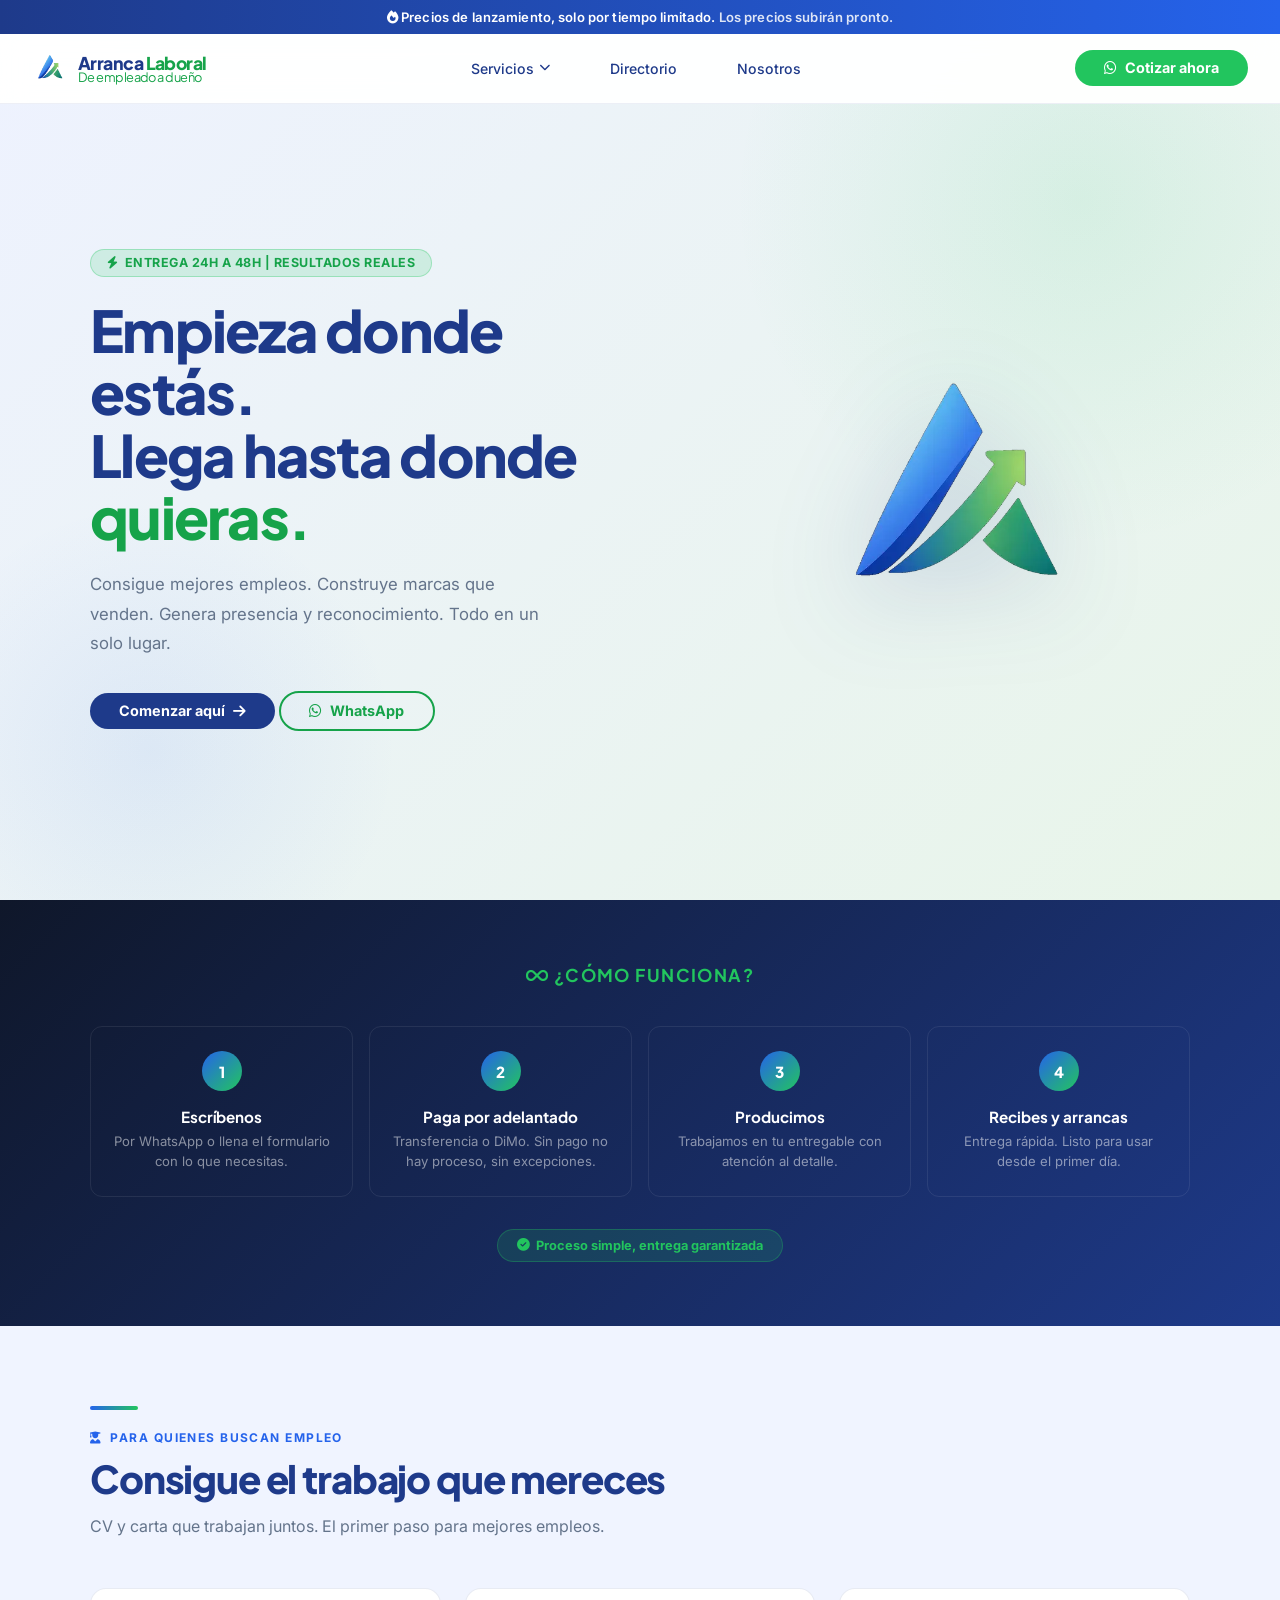
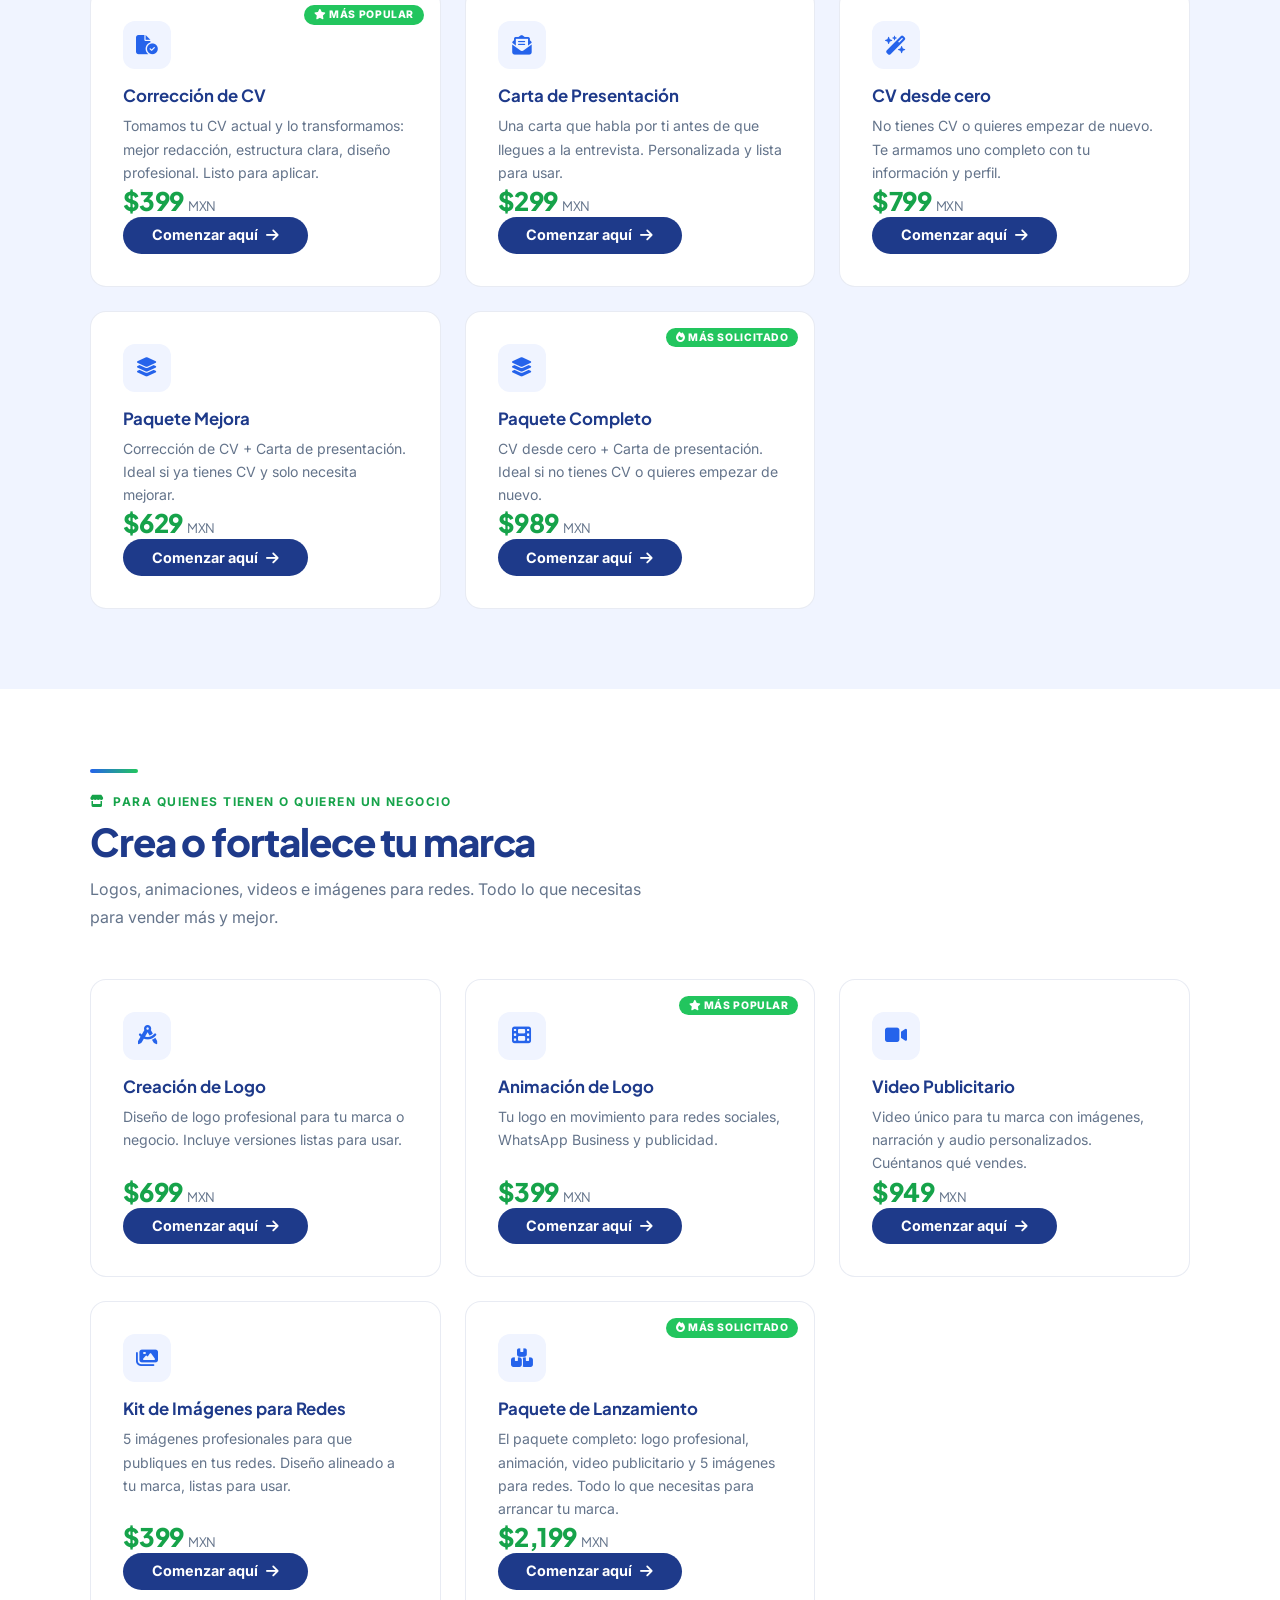
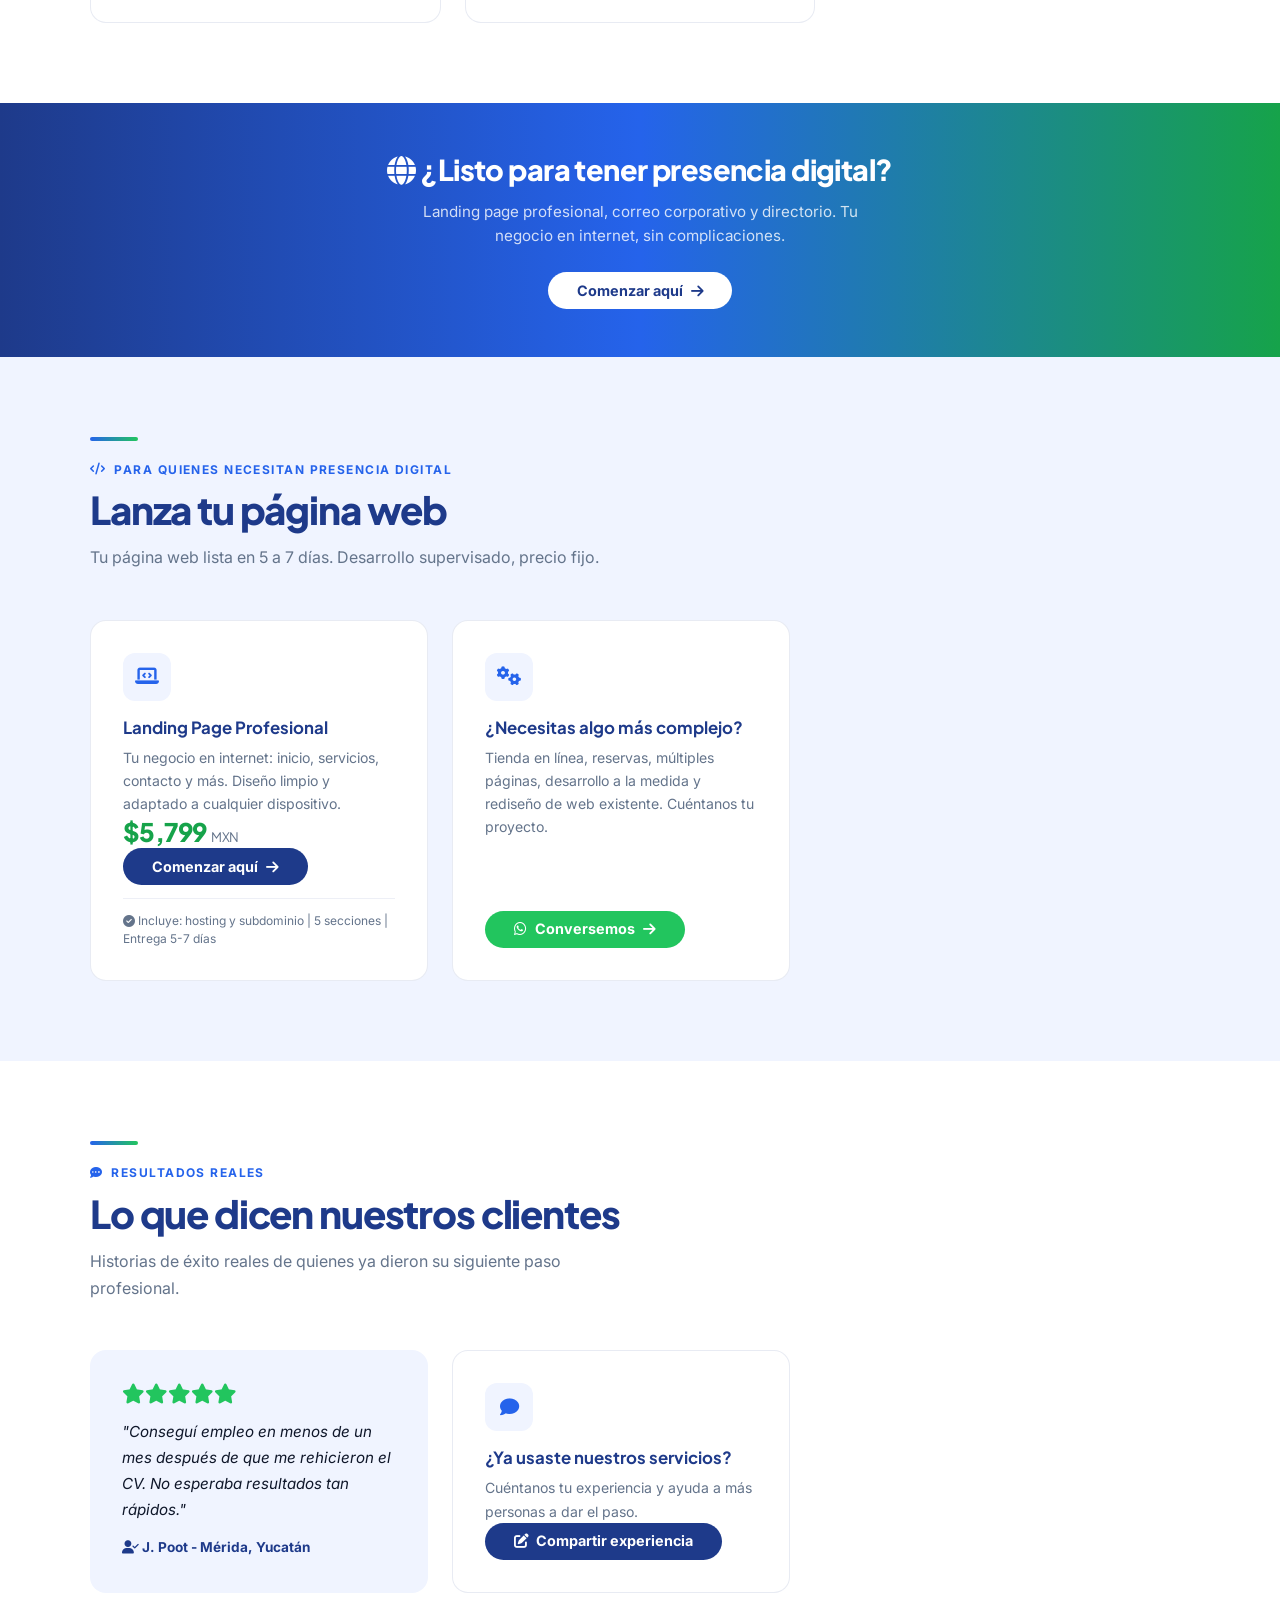
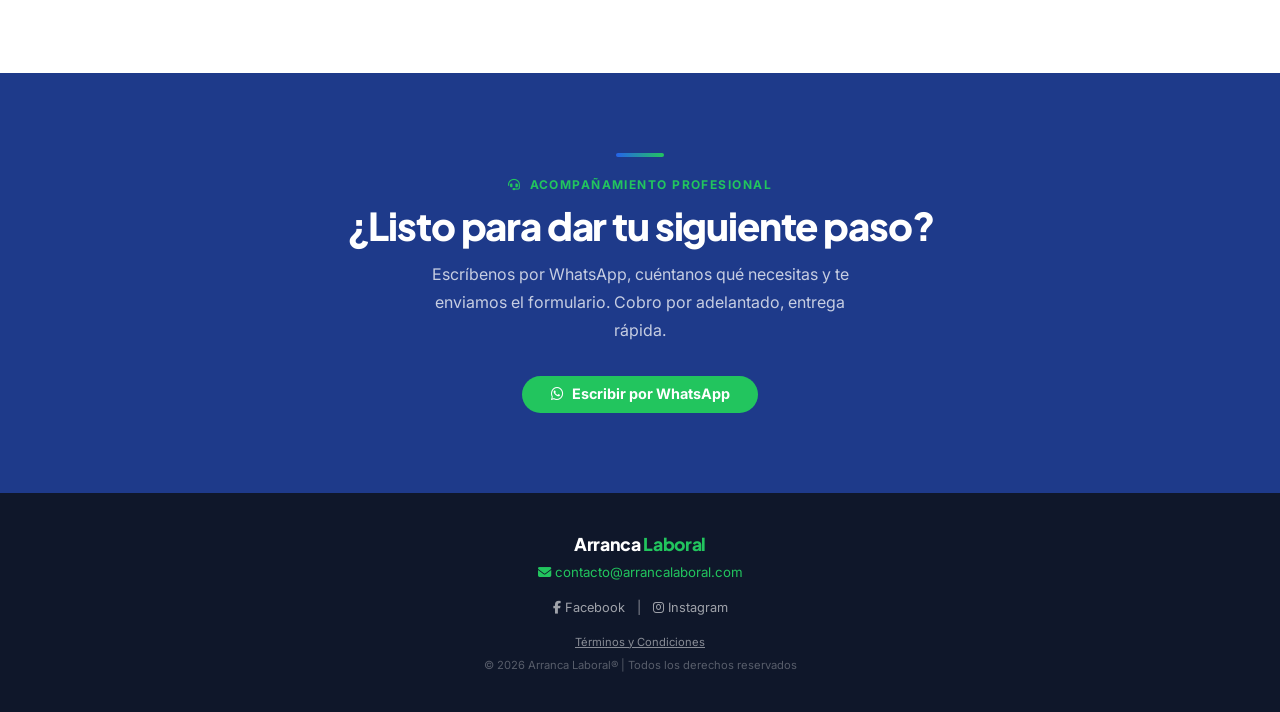
==== commit 92d297c3: "feat: optimiza imágenes a WebP y redimensiona logos - Convierte logos a WebP para reducir peso - Red" ====
--- a/index.html
+++ b/index.html
@@ -47,7 +47,7 @@
         </div>
       </div>
       <div class="hero-visual">
-        <img src="img/logo-arranca.png" alt="Arranca Laboral">
+        <img src="img/logo-arranca.webp" alt="Arranca Laboral">
       </div>
     </div>
   </section>
--- a/css/core/layout.css
+++ b/css/core/layout.css
@@ -1,6 +1,11 @@
 /* ============================================
    LAYOUT - BANNER, NAVBAR, FOOTER
    ============================================ */
+
+html, body {
+  overflow-x: hidden;
+  max-width: 100%;
+}
 
 /* ============================================
    BANNER - BASE
@@ -37,6 +42,9 @@
   background: rgba(255, 255, 255, 0.95);
   backdrop-filter: blur(12px);
   border-bottom: 1px solid rgba(30, 58, 138, 0.08);
+  overflow-x: clip;
+  max-width: 100%;
+  box-sizing: border-box;
 }
 
 .nav-logo {
@@ -302,6 +310,9 @@
     gap: 0.5rem;
     min-height: 65px;
     top: 2.4rem;
+    overflow-x: clip;
+    max-width: 100%;
+    box-sizing: border-box;
   }
 
   .nav-logo {
--- a/css/core/ui.css
+++ b/css/core/ui.css
@@ -585,6 +585,7 @@
     justify-content: center;
     width: 100%;
     box-sizing: border-box;
+    max-width: 280px;
   }
   
   .card .btn-primary,
@@ -594,12 +595,14 @@
   .card .btn-wa {
     width: 100%;
     display: flex;
+    max-width: 100%;
   }
   
   .hero-btns,
   .cta-btns {
-    flex-direction: column;
-    width: 100%;
+    flex-direction: column !important;
+    width: 100% !important;
+    gap: 1rem !important;
   }
   
   .hero-btns .btn-primary,
@@ -610,6 +613,7 @@
   .cta-btns .btn-wa {
     width: 100%;
     justify-content: center;
+    max-width: 280px;
   }
   
   .opcion-card,
@@ -641,5 +645,6 @@
     padding: 0.5rem 1rem;
     font-size: 0.75rem;
     width: 100%;
+    max-width: 280px;
   }
 }
--- a/css/pages/index.css
+++ b/css/pages/index.css
@@ -183,8 +183,105 @@
   margin-top: 2rem;
 }
 
+/* ============================================
+   SECCIONES CON ANCLAS
+   ============================================ */
+#b2c {
+  background: var(--gris-claro);
+}
+
+#b2b {
+  background: var(--blanco);
+}
+
+#web {
+  background: var(--gris-claro);
+}
+
+#testimonios {
+  background: var(--blanco);
+}
+
+#contacto {
+  background: var(--azul);
+  color: var(--blanco);
+  text-align: center;
+}
+
 #contacto .section-inner::before {
   margin: 0 auto 1rem;
+}
+
+/* ============================================
+   ANCLAS - SCROLL MARGIN (compensar navbar + banner)
+   ============================================ */
+#servicios,
+#b2c,
+#b2b,
+#web {
+  scroll-margin-top: 120px;
+}
+
+/* ============================================
+   TESTIMONIOS - ESTILOS ESPECÍFICOS
+   ============================================ */
+.testimonio-estrellas {
+  font-size: 1.25rem;
+  margin-bottom: 0.8rem;
+  color: var(--verde);
+}
+
+.testimonio-texto {
+  font-size: 0.95rem;
+  color: var(--negro);
+  line-height: 1.7;
+  font-style: italic;
+  margin-bottom: 1rem;
+}
+
+.testimonio-autor {
+  font-size: 0.85rem;
+  font-weight: 700;
+  color: var(--azul);
+}
+
+/* ============================================
+   CARDS GRID - LIMITAR ANCHO
+   ============================================ */
+.cards-grid-limitado {
+  max-width: 700px;
+  margin: 0 auto;
+}
+
+.card-testimonio {
+  background: var(--gris-claro);
+  border: none;
+}
+
+/* ============================================
+   DIVIDER
+   ============================================ */
+.divider {
+  background: linear-gradient(90deg, var(--azul) 0%, var(--azul-medio) 50%, var(--verde-oscuro) 100%);
+  padding: 3rem 2rem;
+  text-align: center;
+}
+
+.divider h2 {
+  font-family: 'Plus Jakarta Sans', sans-serif;
+  font-size: clamp(1.3rem, 2.5vw, 1.8rem);
+  font-weight: 800;
+  color: var(--blanco);
+  margin-bottom: 0.8rem;
+  letter-spacing: -0.02em;
+}
+
+.divider p {
+  color: rgba(255, 255, 255, 0.8);
+  font-size: 0.95rem;
+  max-width: 480px;
+  margin: 0 auto 1.5rem;
+  line-height: 1.6;
 }
 
 /* ============================================
@@ -207,6 +304,10 @@
     width: 200px;
     height: 200px;
   }
+  
+  .pasos {
+    grid-template-columns: repeat(2, 1fr);
+  }
 }
 
 /* MÓVIL (hasta 768px) */
@@ -218,6 +319,24 @@
   .hero-sub {
     margin: 0 auto 2rem;
   }
+
+  .hero-btns {
+    display: flex;
+    flex-direction: column;
+    gap: 1rem;
+    align-items: center;
+  }
+  
+  .pasos {
+    grid-template-columns: 1fr;
+  }
+  
+  #servicios,
+  #b2c,
+  #b2b,
+  #web {
+    scroll-margin-top: 100px;
+  }
 }
 
 /* MÓVIL PEQUEÑO (hasta 480px) */
